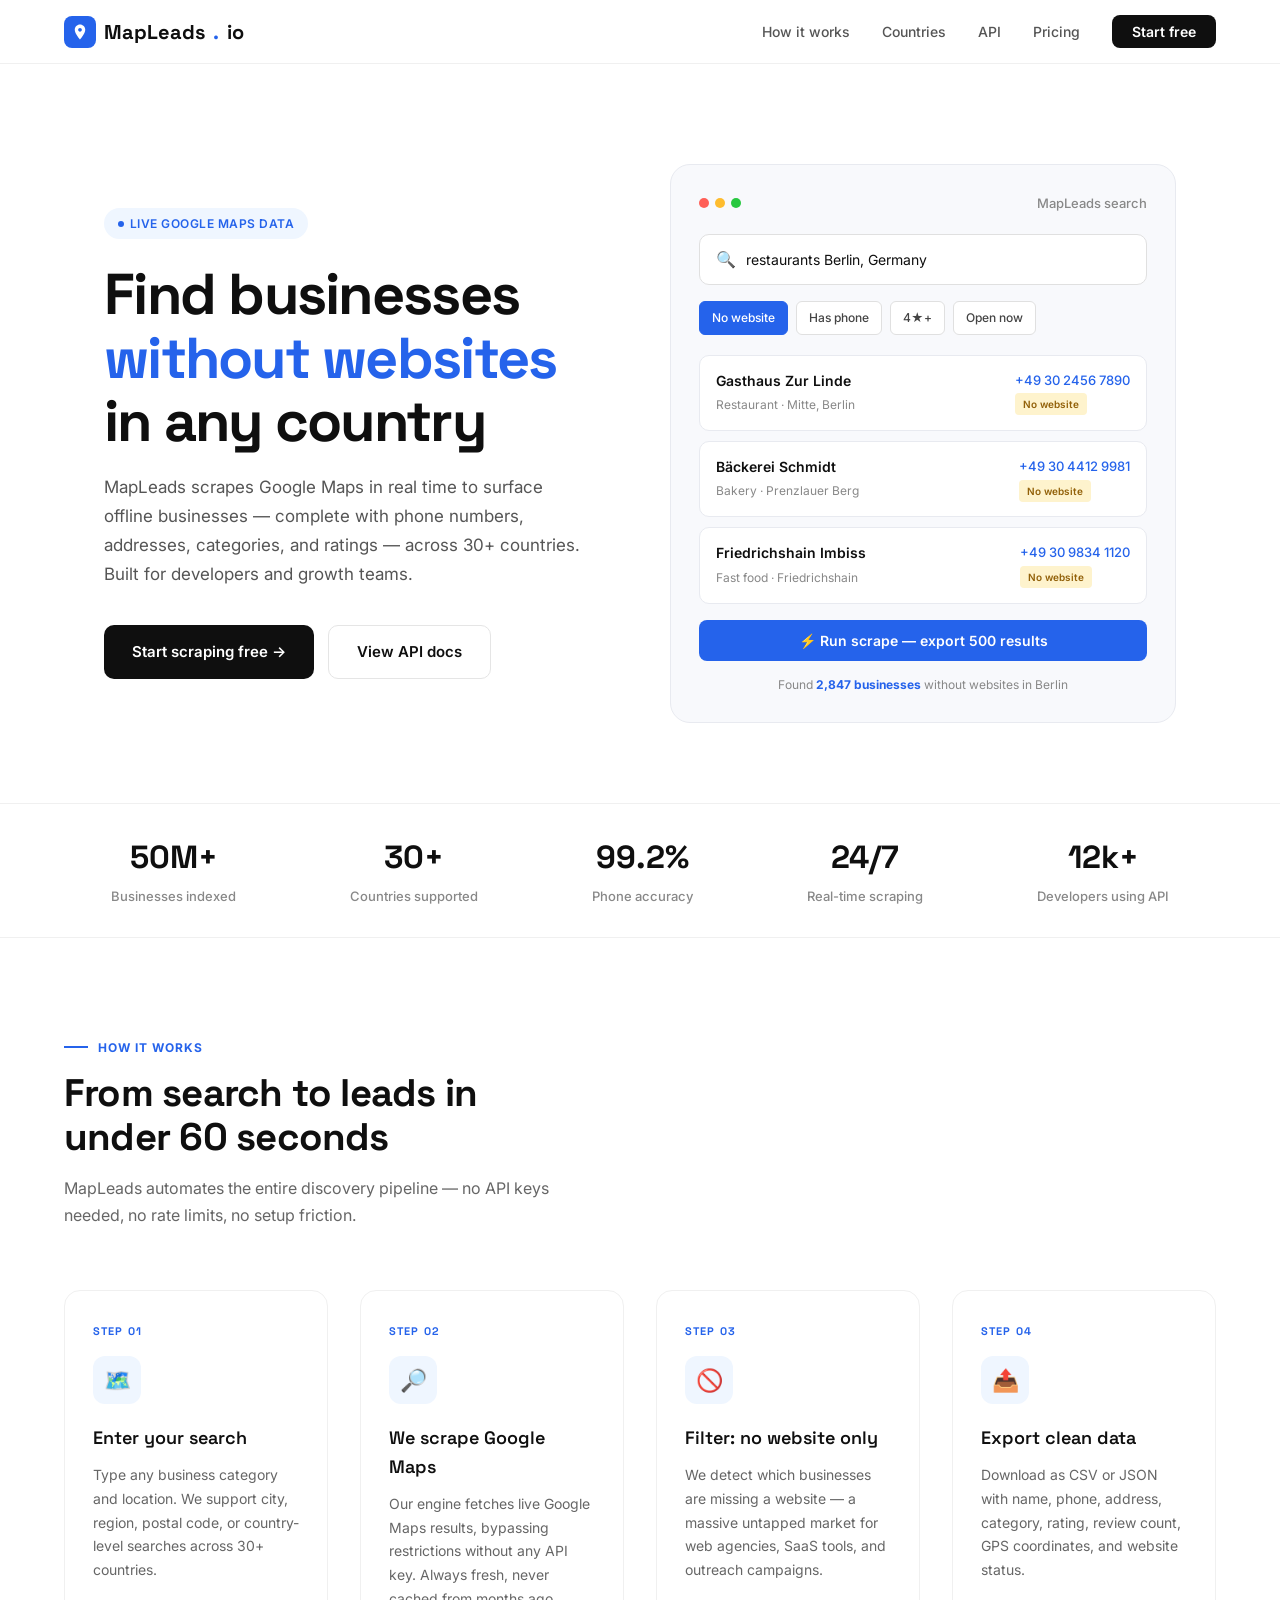
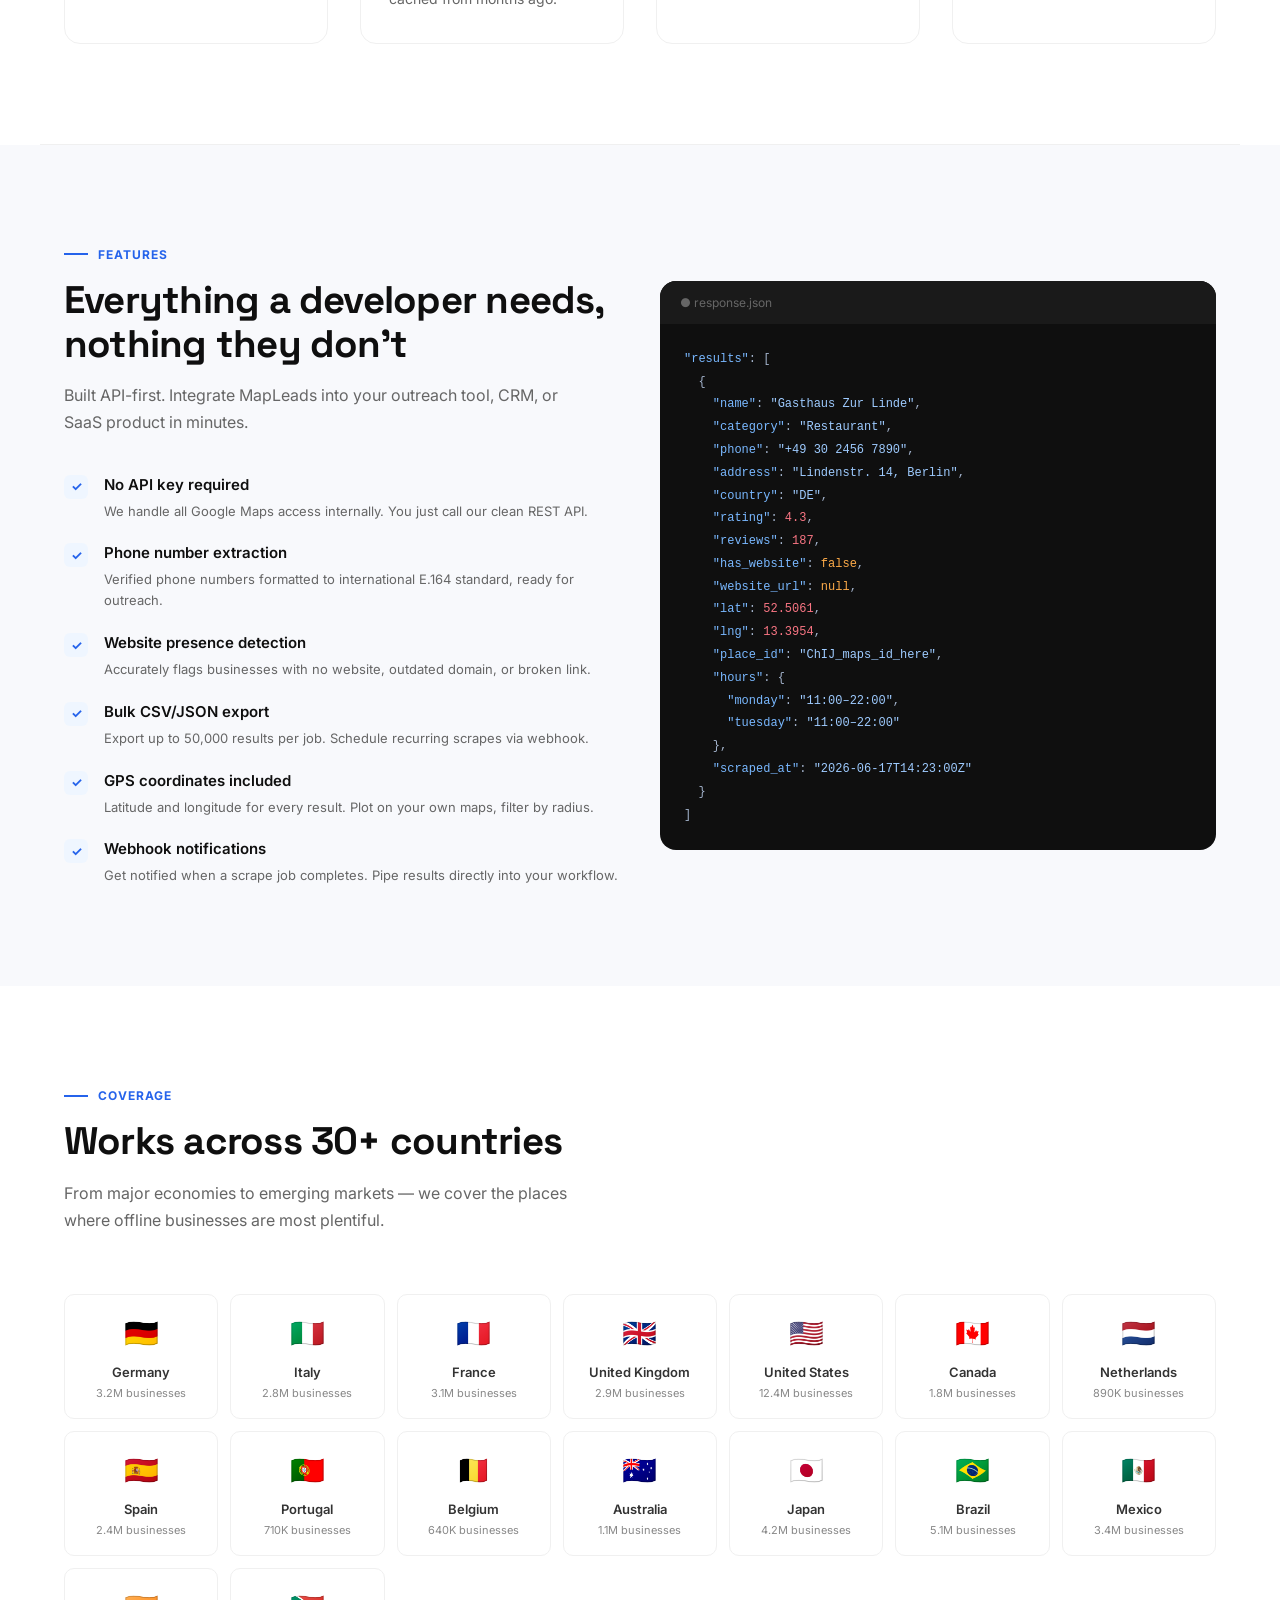
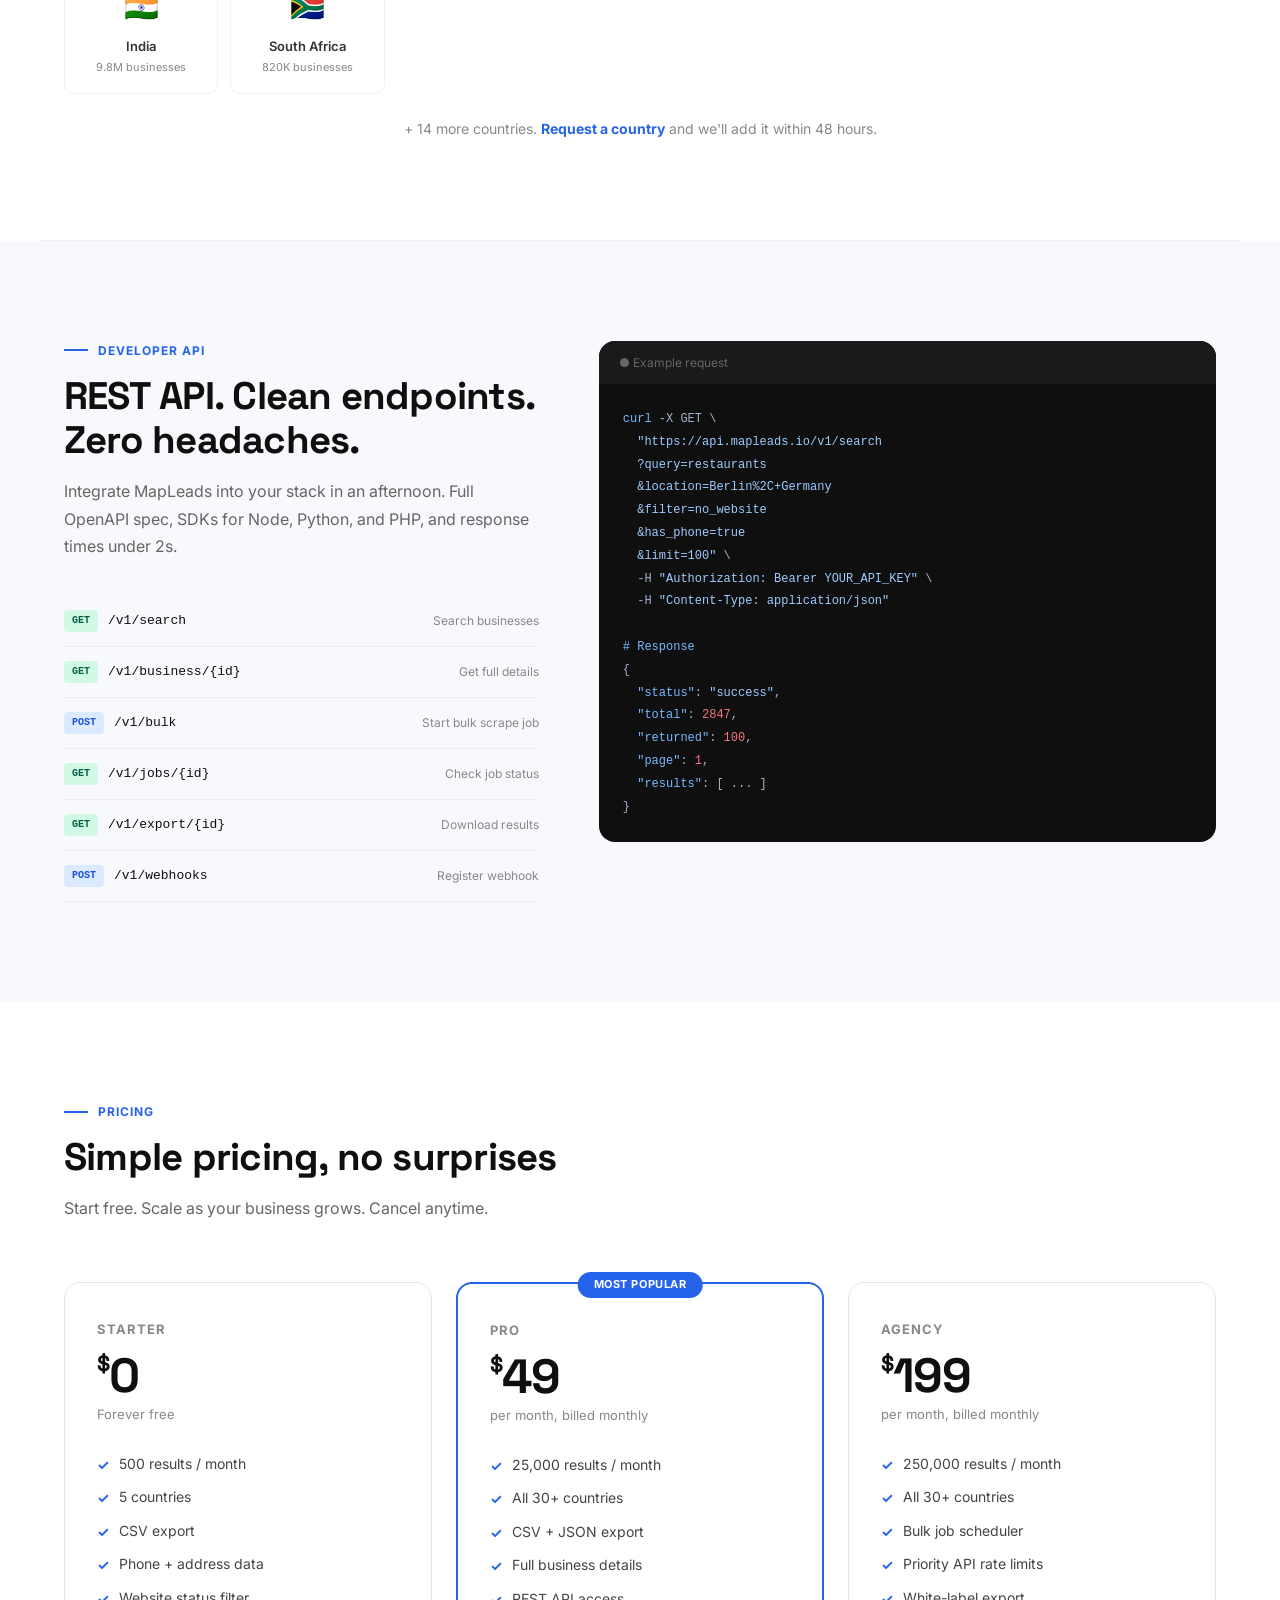
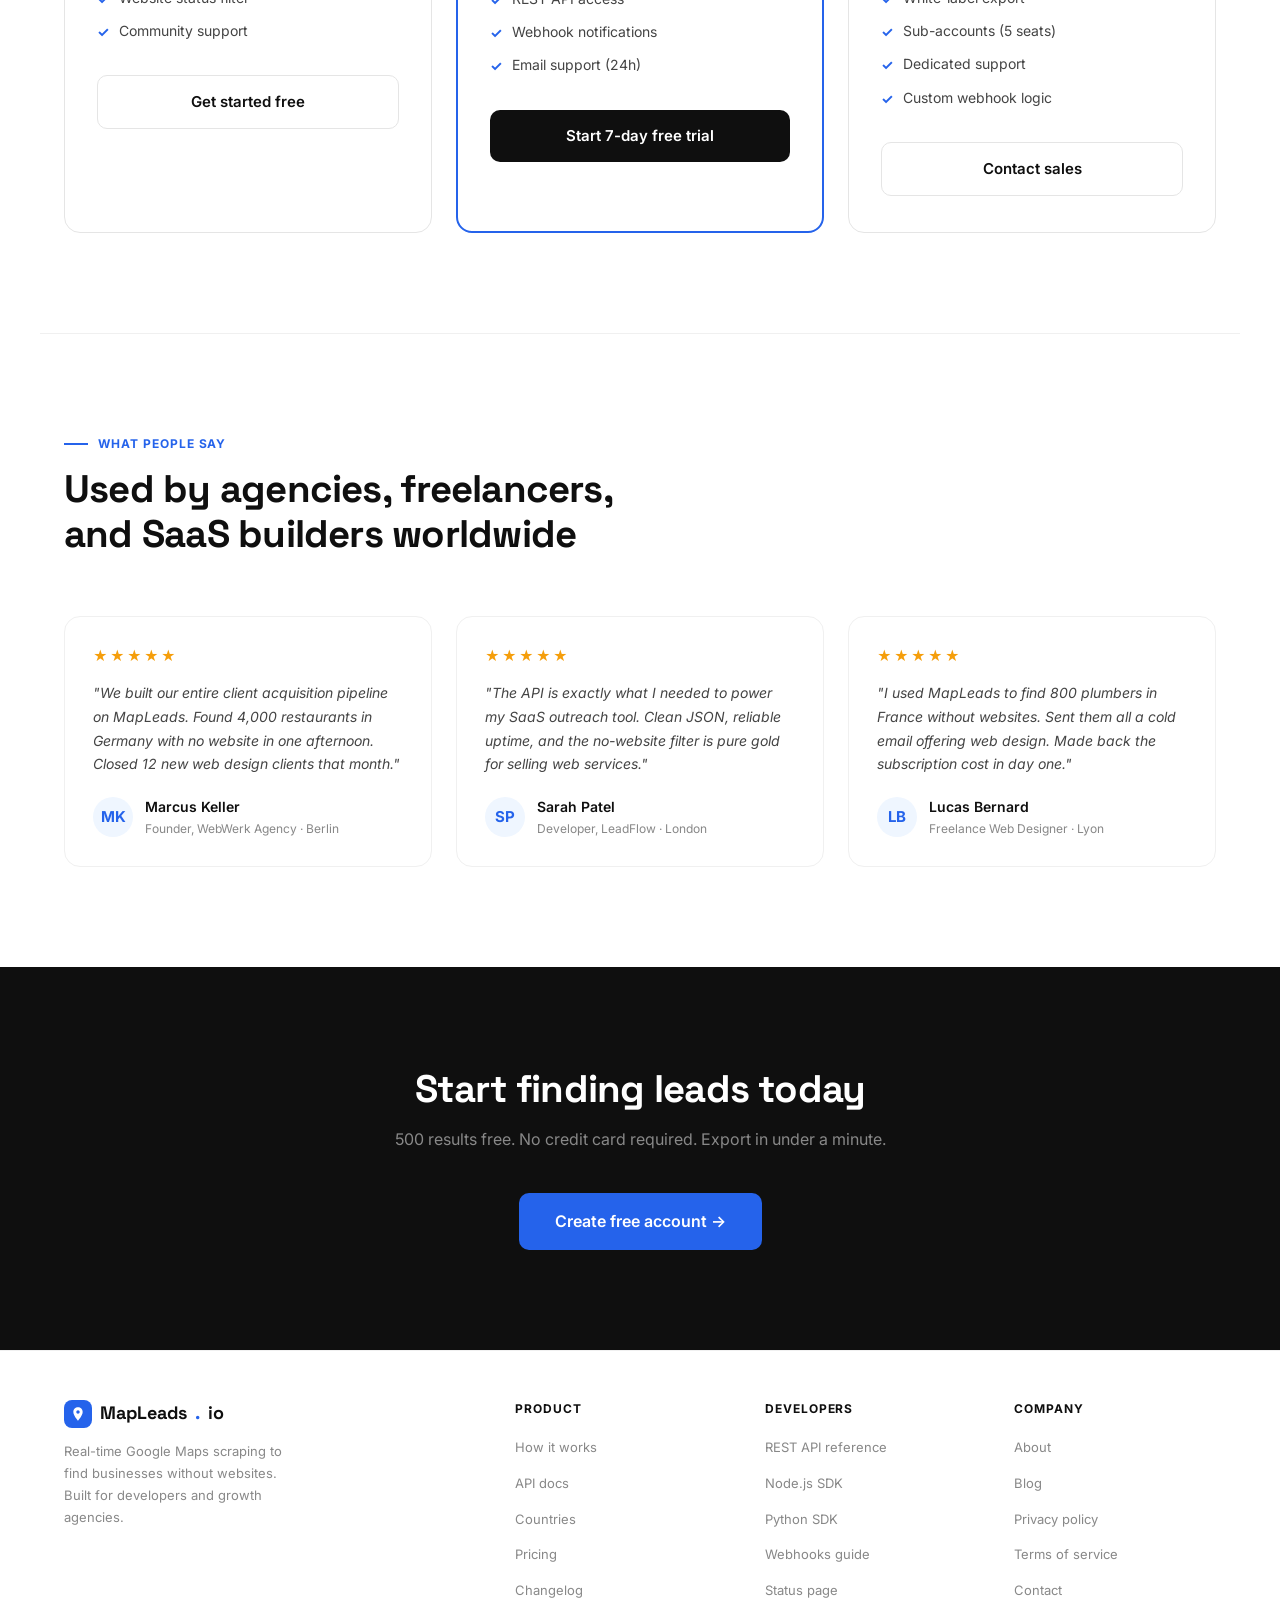
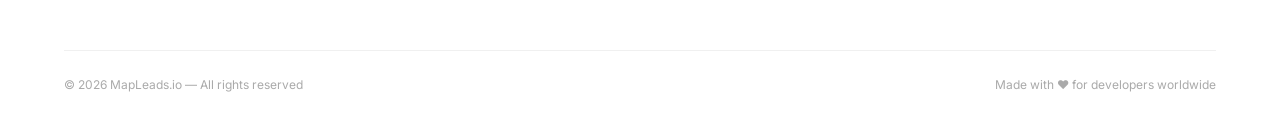
==== index.html @ 02997cb0 "Rename Index.html to index.html" ====
<!DOCTYPE html>
<html lang="en">
<head>
<meta charset="UTF-8" />
<meta name="viewport" content="width=device-width, initial-scale=1.0" />
<title>MapLeads — Find Businesses Without Websites</title>
<link rel="preconnect" href="https://fonts.googleapis.com" />
<link rel="preconnect" href="https://fonts.gstatic.com" crossorigin />
<link href="https://fonts.googleapis.com/css2?family=Inter:wght@300;400;500;600;700;800&family=Space+Grotesk:wght@400;500;600;700&display=swap" rel="stylesheet" />
<style>
  *, *::before, *::after { box-sizing: border-box; margin: 0; padding: 0; }
  html { scroll-behavior: smooth; }
  body {
    font-family: 'Inter', sans-serif;
    background: #ffffff;
    color: #0f0f0f;
    line-height: 1.6;
    -webkit-font-smoothing: antialiased;
  }

  /* NAV */
  nav {
    position: sticky;
    top: 0;
    z-index: 100;
    background: rgba(255,255,255,0.95);
    backdrop-filter: blur(12px);
    border-bottom: 1px solid #f0f0f0;
    padding: 0 5vw;
    display: flex;
    align-items: center;
    justify-content: space-between;
    height: 64px;
  }
  .logo {
    display: flex;
    align-items: center;
    gap: 8px;
    font-family: 'Space Grotesk', sans-serif;
    font-size: 20px;
    font-weight: 700;
    color: #0f0f0f;
    text-decoration: none;
  }
  .logo-dot { color: #2563eb; }
  .logo-icon {
    width: 32px; height: 32px;
    background: #2563eb;
    border-radius: 8px;
    display: flex; align-items: center; justify-content: center;
  }
  .logo-icon svg { width: 18px; height: 18px; fill: #fff; }
  .nav-links {
    display: flex;
    align-items: center;
    gap: 32px;
    list-style: none;
  }
  .nav-links a {
    text-decoration: none;
    color: #555;
    font-size: 14px;
    font-weight: 500;
    transition: color .2s;
  }
  .nav-links a:hover { color: #0f0f0f; }
  .nav-cta {
    background: #0f0f0f;
    color: #fff !important;
    padding: 8px 20px;
    border-radius: 8px;
    font-size: 14px !important;
    font-weight: 600 !important;
    transition: background .2s !important;
  }
  .nav-cta:hover { background: #2563eb !important; color: #fff !important; }

  /* HERO */
  .hero {
    padding: 100px 5vw 80px;
    max-width: 1200px;
    margin: 0 auto;
    display: grid;
    grid-template-columns: 1fr 1fr;
    gap: 60px;
    align-items: center;
  }
  .hero-badge {
    display: inline-flex;
    align-items: center;
    gap: 6px;
    background: #eff6ff;
    color: #2563eb;
    font-size: 12px;
    font-weight: 600;
    padding: 6px 14px;
    border-radius: 100px;
    margin-bottom: 24px;
    letter-spacing: 0.04em;
    text-transform: uppercase;
  }
  .hero-badge span { width: 6px; height: 6px; background: #2563eb; border-radius: 50%; display: inline-block; }
  h1 {
    font-family: 'Space Grotesk', sans-serif;
    font-size: clamp(36px, 4.5vw, 58px);
    font-weight: 700;
    line-height: 1.1;
    letter-spacing: -0.03em;
    color: #0f0f0f;
    margin-bottom: 20px;
  }
  h1 em {
    font-style: normal;
    color: #2563eb;
  }
  .hero-sub {
    font-size: 17px;
    color: #555;
    line-height: 1.7;
    margin-bottom: 36px;
    max-width: 480px;
  }
  .hero-actions { display: flex; gap: 14px; flex-wrap: wrap; }
  .btn-primary {
    background: #0f0f0f;
    color: #fff;
    padding: 14px 28px;
    border-radius: 10px;
    font-size: 15px;
    font-weight: 600;
    text-decoration: none;
    display: inline-flex;
    align-items: center;
    gap: 8px;
    transition: background .2s, transform .15s;
    border: none;
    cursor: pointer;
  }
  .btn-primary:hover { background: #2563eb; transform: translateY(-1px); }
  .btn-secondary {
    background: #fff;
    color: #0f0f0f;
    padding: 14px 28px;
    border-radius: 10px;
    font-size: 15px;
    font-weight: 600;
    text-decoration: none;
    display: inline-flex;
    align-items: center;
    gap: 8px;
    border: 1.5px solid #e5e5e5;
    transition: border-color .2s, transform .15s;
    cursor: pointer;
  }
  .btn-secondary:hover { border-color: #2563eb; color: #2563eb; transform: translateY(-1px); }

  /* HERO SEARCH DEMO */
  .hero-demo {
    background: #f8f9fc;
    border: 1px solid #e8eaf0;
    border-radius: 20px;
    padding: 28px;
    position: relative;
  }
  .demo-header {
    display: flex;
    align-items: center;
    gap: 10px;
    margin-bottom: 20px;
  }
  .demo-dots { display: flex; gap: 6px; }
  .demo-dots span { width: 10px; height: 10px; border-radius: 50%; }
  .demo-dots span:nth-child(1) { background: #ff5f57; }
  .demo-dots span:nth-child(2) { background: #febc2e; }
  .demo-dots span:nth-child(3) { background: #28c840; }
  .demo-title { font-size: 13px; color: #888; margin-left: auto; font-weight: 500; }
  .search-box {
    background: #fff;
    border: 1.5px solid #e0e0e0;
    border-radius: 10px;
    padding: 12px 16px;
    display: flex;
    align-items: center;
    gap: 10px;
    margin-bottom: 16px;
  }
  .search-box input {
    border: none;
    outline: none;
    font-size: 14px;
    color: #0f0f0f;
    flex: 1;
    background: transparent;
    font-family: 'Inter', sans-serif;
  }
  .search-icon { color: #aaa; font-size: 16px; }
  .filters-row {
    display: flex;
    gap: 8px;
    margin-bottom: 20px;
    flex-wrap: wrap;
  }
  .filter-chip {
    background: #fff;
    border: 1px solid #e0e0e0;
    border-radius: 6px;
    padding: 6px 12px;
    font-size: 12px;
    font-weight: 500;
    color: #444;
    cursor: pointer;
    transition: all .15s;
  }
  .filter-chip.active { background: #2563eb; color: #fff; border-color: #2563eb; }
  .result-cards { display: flex; flex-direction: column; gap: 10px; }
  .result-card {
    background: #fff;
    border: 1px solid #e8eaf0;
    border-radius: 10px;
    padding: 14px 16px;
    display: grid;
    grid-template-columns: 1fr auto;
    gap: 8px;
    transition: border-color .2s, box-shadow .2s;
    cursor: pointer;
  }
  .result-card:hover { border-color: #2563eb; box-shadow: 0 4px 20px rgba(37,99,235,0.08); }
  .result-card .biz-name { font-size: 14px; font-weight: 600; color: #0f0f0f; margin-bottom: 3px; }
  .result-card .biz-cat { font-size: 12px; color: #888; }
  .result-card .biz-phone { font-size: 13px; color: #2563eb; font-weight: 500; text-align: right; }
  .result-card .no-site {
    display: inline-block;
    background: #fef3cd;
    color: #92610a;
    font-size: 10px;
    font-weight: 600;
    padding: 3px 8px;
    border-radius: 4px;
    text-align: right;
    white-space: nowrap;
  }
  .demo-run-btn {
    width: 100%;
    background: #2563eb;
    color: #fff;
    border: none;
    border-radius: 8px;
    padding: 12px;
    font-size: 14px;
    font-weight: 600;
    cursor: pointer;
    margin-top: 16px;
    display: flex;
    align-items: center;
    justify-content: center;
    gap: 8px;
    font-family: 'Inter', sans-serif;
    transition: background .2s;
  }
  .demo-run-btn:hover { background: #1d4ed8; }
  .demo-stat {
    margin-top: 14px;
    font-size: 12px;
    color: #888;
    text-align: center;
  }
  .demo-stat strong { color: #2563eb; }

  /* STATS */
  .stats-bar {
    border-top: 1px solid #f0f0f0;
    border-bottom: 1px solid #f0f0f0;
    padding: 28px 5vw;
  }
  .stats-inner {
    max-width: 1200px;
    margin: 0 auto;
    display: flex;
    justify-content: space-around;
    gap: 20px;
    flex-wrap: wrap;
  }
  .stat-item { text-align: center; }
  .stat-num {
    font-family: 'Space Grotesk', sans-serif;
    font-size: 32px;
    font-weight: 700;
    color: #0f0f0f;
    display: block;
  }
  .stat-label { font-size: 13px; color: #888; font-weight: 500; }

  /* HOW IT WORKS */
  section { padding: 100px 5vw; }
  .section-inner { max-width: 1200px; margin: 0 auto; }
  .section-eyebrow {
    display: flex;
    align-items: center;
    gap: 10px;
    margin-bottom: 14px;
  }
  .eyebrow-line { width: 24px; height: 2px; background: #2563eb; }
  .eyebrow-text { font-size: 12px; font-weight: 700; color: #2563eb; letter-spacing: 0.08em; text-transform: uppercase; }
  h2 {
    font-family: 'Space Grotesk', sans-serif;
    font-size: clamp(28px, 3vw, 42px);
    font-weight: 700;
    letter-spacing: -0.02em;
    color: #0f0f0f;
    margin-bottom: 16px;
    line-height: 1.15;
  }
  .section-sub {
    font-size: 16px;
    color: #666;
    max-width: 520px;
    line-height: 1.7;
    margin-bottom: 60px;
  }
  .steps-grid {
    display: grid;
    grid-template-columns: repeat(auto-fit, minmax(220px, 1fr));
    gap: 32px;
  }
  .step-card {
    padding: 32px 28px;
    border: 1px solid #f0f0f0;
    border-radius: 16px;
    position: relative;
    background: #fff;
    transition: border-color .2s, transform .2s;
  }
  .step-card:hover { border-color: #2563eb; transform: translateY(-4px); }
  .step-num {
    font-family: 'Space Grotesk', sans-serif;
    font-size: 11px;
    font-weight: 700;
    color: #2563eb;
    letter-spacing: 0.1em;
    margin-bottom: 16px;
    display: block;
  }
  .step-icon {
    width: 48px; height: 48px;
    background: #eff6ff;
    border-radius: 12px;
    display: flex; align-items: center; justify-content: center;
    margin-bottom: 20px;
    font-size: 22px;
  }
  .step-card h3 {
    font-family: 'Space Grotesk', sans-serif;
    font-size: 18px;
    font-weight: 600;
    margin-bottom: 10px;
    color: #0f0f0f;
  }
  .step-card p { font-size: 14px; color: #666; line-height: 1.7; }

  /* FEATURES */
  .features-section { background: #f8f9fc; }
  .features-grid {
    display: grid;
    grid-template-columns: 1fr 1fr;
    gap: 40px;
    align-items: center;
  }
  .feature-list { list-style: none; display: flex; flex-direction: column; gap: 20px; }
  .feature-item { display: flex; gap: 16px; align-items: flex-start; }
  .feature-check {
    width: 24px; height: 24px;
    background: #eff6ff;
    border-radius: 6px;
    display: flex; align-items: center; justify-content: center;
    flex-shrink: 0;
    margin-top: 2px;
    font-size: 13px;
    color: #2563eb;
    font-weight: 700;
  }
  .feature-item h4 { font-size: 15px; font-weight: 600; margin-bottom: 4px; }
  .feature-item p { font-size: 13px; color: #666; line-height: 1.6; }

  /* DATA PREVIEW */
  .data-preview {
    background: #0f0f0f;
    border-radius: 16px;
    overflow: hidden;
    font-family: 'Inter', monospace;
  }
  .data-preview-header {
    background: #1a1a1a;
    padding: 12px 20px;
    display: flex;
    align-items: center;
    gap: 8px;
  }
  .data-preview-header span { font-size: 12px; color: #666; }
  .data-preview pre {
    padding: 24px;
    font-size: 12px;
    line-height: 1.9;
    color: #a3b3cc;
    overflow-x: auto;
  }
  .json-key { color: #79b8ff; }
  .json-str { color: #9ecbff; }
  .json-num { color: #f97583; }
  .json-bool { color: #fdab49; }

  /* COUNTRIES */
  .countries-section {}
  .countries-grid {
    display: grid;
    grid-template-columns: repeat(auto-fill, minmax(140px, 1fr));
    gap: 12px;
    margin-top: 40px;
  }
  .country-card {
    background: #fff;
    border: 1px solid #f0f0f0;
    border-radius: 10px;
    padding: 16px;
    text-align: center;
    transition: border-color .2s, transform .2s;
    cursor: default;
  }
  .country-card:hover { border-color: #2563eb; transform: translateY(-2px); }
  .country-flag { font-size: 28px; display: block; margin-bottom: 6px; }
  .country-name { font-size: 13px; font-weight: 600; color: #333; }
  .country-count { font-size: 11px; color: #888; margin-top: 2px; }
  .more-countries {
    text-align: center;
    margin-top: 24px;
    font-size: 14px;
    color: #888;
  }
  .more-countries strong { color: #2563eb; }

  /* API DOCS PREVIEW */
  .api-section { background: #f8f9fc; }
  .api-grid {
    display: grid;
    grid-template-columns: 1fr 1.3fr;
    gap: 60px;
    align-items: start;
  }
  .endpoint-list { list-style: none; }
  .endpoint-item {
    display: flex;
    align-items: center;
    gap: 10px;
    padding: 14px 0;
    border-bottom: 1px solid #eee;
  }
  .method-badge {
    font-size: 10px;
    font-weight: 700;
    padding: 3px 8px;
    border-radius: 4px;
    font-family: monospace;
    flex-shrink: 0;
  }
  .method-get { background: #d1fae5; color: #065f46; }
  .method-post { background: #dbeafe; color: #1d4ed8; }
  .endpoint-path { font-size: 13px; font-family: monospace; color: #0f0f0f; }
  .endpoint-desc { font-size: 12px; color: #888; margin-left: auto; }

  /* PRICING */
  .pricing-grid {
    display: grid;
    grid-template-columns: repeat(auto-fit, minmax(260px, 1fr));
    gap: 24px;
    margin-top: 60px;
  }
  .price-card {
    border: 1px solid #e5e5e5;
    border-radius: 16px;
    padding: 36px 32px;
    background: #fff;
    transition: border-color .2s;
  }
  .price-card.featured {
    border: 2px solid #2563eb;
    position: relative;
  }
  .featured-badge {
    position: absolute;
    top: -12px;
    left: 50%;
    transform: translateX(-50%);
    background: #2563eb;
    color: #fff;
    font-size: 11px;
    font-weight: 700;
    padding: 4px 16px;
    border-radius: 100px;
    letter-spacing: 0.05em;
    white-space: nowrap;
  }
  .plan-name { font-size: 13px; font-weight: 700; color: #888; letter-spacing: 0.08em; text-transform: uppercase; margin-bottom: 12px; }
  .plan-price {
    font-family: 'Space Grotesk', sans-serif;
    font-size: 48px;
    font-weight: 700;
    color: #0f0f0f;
    letter-spacing: -0.03em;
    line-height: 1;
    margin-bottom: 4px;
  }
  .plan-price sup { font-size: 22px; vertical-align: top; margin-top: 8px; }
  .plan-period { font-size: 13px; color: #888; margin-bottom: 28px; }
  .plan-features { list-style: none; margin-bottom: 32px; display: flex; flex-direction: column; gap: 10px; }
  .plan-features li { display: flex; align-items: flex-start; gap: 10px; font-size: 14px; color: #444; }
  .plan-features li::before { content: '✓'; color: #2563eb; font-weight: 700; flex-shrink: 0; margin-top: 1px; }

  /* TESTIMONIALS */
  .testimonials-grid {
    display: grid;
    grid-template-columns: repeat(auto-fit, minmax(300px, 1fr));
    gap: 24px;
    margin-top: 60px;
  }
  .testimonial-card {
    background: #fff;
    border: 1px solid #f0f0f0;
    border-radius: 16px;
    padding: 28px;
    transition: border-color .2s;
  }
  .testimonial-card:hover { border-color: #2563eb; }
  .stars { color: #f59e0b; font-size: 14px; margin-bottom: 14px; letter-spacing: 2px; }
  .testimonial-text { font-size: 14px; color: #444; line-height: 1.7; margin-bottom: 20px; font-style: italic; }
  .reviewer { display: flex; align-items: center; gap: 12px; }
  .reviewer-avatar {
    width: 40px; height: 40px;
    border-radius: 50%;
    background: #eff6ff;
    display: flex; align-items: center; justify-content: center;
    font-size: 15px;
    font-weight: 700;
    color: #2563eb;
    flex-shrink: 0;
  }
  .reviewer-name { font-size: 14px; font-weight: 600; }
  .reviewer-role { font-size: 12px; color: #888; }

  /* CTA */
  .cta-section {
    background: #0f0f0f;
    padding: 100px 5vw;
    text-align: center;
  }
  .cta-section h2 { color: #fff; margin-bottom: 16px; }
  .cta-section p { color: #888; font-size: 16px; margin-bottom: 40px; max-width: 500px; margin-left: auto; margin-right: auto; }
  .cta-section .btn-primary { background: #2563eb; font-size: 16px; padding: 16px 36px; }
  .cta-section .btn-primary:hover { background: #1d4ed8; }

  /* FOOTER */
  footer {
    border-top: 1px solid #f0f0f0;
    padding: 48px 5vw 32px;
  }
  .footer-inner {
    max-width: 1200px;
    margin: 0 auto;
  }
  .footer-top {
    display: grid;
    grid-template-columns: 2fr 1fr 1fr 1fr;
    gap: 48px;
    margin-bottom: 48px;
  }
  .footer-brand p { font-size: 13px; color: #888; margin-top: 12px; max-width: 240px; line-height: 1.7; }
  .footer-col h5 { font-size: 12px; font-weight: 700; color: #0f0f0f; letter-spacing: 0.08em; text-transform: uppercase; margin-bottom: 16px; }
  .footer-col ul { list-style: none; display: flex; flex-direction: column; gap: 10px; }
  .footer-col ul li a { font-size: 13px; color: #888; text-decoration: none; transition: color .2s; }
  .footer-col ul li a:hover { color: #2563eb; }
  .footer-bottom {
    border-top: 1px solid #f0f0f0;
    padding-top: 24px;
    display: flex;
    justify-content: space-between;
    align-items: center;
    font-size: 12px;
    color: #aaa;
    flex-wrap: wrap;
    gap: 12px;
  }

  /* MISC */
  .tag {
    display: inline-block;
    background: #f0f4ff;
    color: #2563eb;
    font-size: 11px;
    font-weight: 600;
    padding: 3px 10px;
    border-radius: 4px;
  }
  .divider {
    height: 1px;
    background: #f0f0f0;
    max-width: 1200px;
    margin: 0 auto;
  }

  @media (max-width: 768px) {
    .hero { grid-template-columns: 1fr; gap: 40px; padding: 60px 5vw; }
    .features-grid { grid-template-columns: 1fr; }
    .api-grid { grid-template-columns: 1fr; }
    .footer-top { grid-template-columns: 1fr 1fr; }
    .nav-links { display: none; }
    .stats-inner { justify-content: center; }
    .footer-top { grid-template-columns: 1fr; }
  }
</style>
</head>
<body>

<!-- NAV -->
<nav>
  <a href="#" class="logo">
    <div class="logo-icon">
      <svg viewBox="0 0 24 24" xmlns="http://www.w3.org/2000/svg"><path d="M12 2C8.13 2 5 5.13 5 9c0 5.25 7 13 7 13s7-7.75 7-13c0-3.87-3.13-7-7-7zm0 9.5c-1.38 0-2.5-1.12-2.5-2.5s1.12-2.5 2.5-2.5 2.5 1.12 2.5 2.5-1.12 2.5-2.5 2.5z"/></svg>
    </div>
    MapLeads<span class="logo-dot">.</span>io
  </a>
  <ul class="nav-links">
    <li><a href="#how-it-works">How it works</a></li>
    <li><a href="#countries">Countries</a></li>
    <li><a href="#api">API</a></li>
    <li><a href="#pricing">Pricing</a></li>
    <li><a href="#pricing" class="nav-cta">Start free</a></li>
  </ul>
</nav>

<!-- HERO -->
<section style="padding: 0;">
  <div class="hero">
    <div>
      <div class="hero-badge"><span></span> Live Google Maps data</div>
      <h1>Find businesses <em>without websites</em> in any country</h1>
      <p class="hero-sub">MapLeads scrapes Google Maps in real time to surface offline businesses — complete with phone numbers, addresses, categories, and ratings — across 30+ countries. Built for developers and growth teams.</p>
      <div class="hero-actions">
        <a href="#pricing" class="btn-primary">Start scraping free →</a>
        <a href="#api" class="btn-secondary">View API docs</a>
      </div>
    </div>
    <div class="hero-demo">
      <div class="demo-header">
        <div class="demo-dots"><span></span><span></span><span></span></div>
        <span class="demo-title">MapLeads search</span>
      </div>
      <div class="search-box">
        <span class="search-icon">🔍</span>
        <input type="text" value="restaurants Berlin, Germany" readonly />
      </div>
      <div class="filters-row">
        <div class="filter-chip active">No website</div>
        <div class="filter-chip">Has phone</div>
        <div class="filter-chip">4★+</div>
        <div class="filter-chip">Open now</div>
      </div>
      <div class="result-cards">
        <div class="result-card">
          <div>
            <div class="biz-name">Gasthaus Zur Linde</div>
            <div class="biz-cat">Restaurant · Mitte, Berlin</div>
          </div>
          <div>
            <div class="biz-phone">+49 30 2456 7890</div>
            <div class="no-site">No website</div>
          </div>
        </div>
        <div class="result-card">
          <div>
            <div class="biz-name">Bäckerei Schmidt</div>
            <div class="biz-cat">Bakery · Prenzlauer Berg</div>
          </div>
          <div>
            <div class="biz-phone">+49 30 4412 9981</div>
            <div class="no-site">No website</div>
          </div>
        </div>
        <div class="result-card">
          <div>
            <div class="biz-name">Friedrichshain Imbiss</div>
            <div class="biz-cat">Fast food · Friedrichshain</div>
          </div>
          <div>
            <div class="biz-phone">+49 30 9834 1120</div>
            <div class="no-site">No website</div>
          </div>
        </div>
      </div>
      <button class="demo-run-btn">⚡ Run scrape — export 500 results</button>
      <p class="demo-stat">Found <strong>2,847 businesses</strong> without websites in Berlin</p>
    </div>
  </div>
</section>

<!-- STATS -->
<div class="stats-bar">
  <div class="stats-inner">
    <div class="stat-item"><span class="stat-num">50M+</span><span class="stat-label">Businesses indexed</span></div>
    <div class="stat-item"><span class="stat-num">30+</span><span class="stat-label">Countries supported</span></div>
    <div class="stat-item"><span class="stat-num">99.2%</span><span class="stat-label">Phone accuracy</span></div>
    <div class="stat-item"><span class="stat-num">24/7</span><span class="stat-label">Real-time scraping</span></div>
    <div class="stat-item"><span class="stat-num">12k+</span><span class="stat-label">Developers using API</span></div>
  </div>
</div>

<!-- HOW IT WORKS -->
<section id="how-it-works">
  <div class="section-inner">
    <div class="section-eyebrow"><div class="eyebrow-line"></div><span class="eyebrow-text">How it works</span></div>
    <h2>From search to leads in<br>under 60 seconds</h2>
    <p class="section-sub">MapLeads automates the entire discovery pipeline — no API keys needed, no rate limits, no setup friction.</p>
    <div class="steps-grid">
      <div class="step-card">
        <span class="step-num">STEP 01</span>
        <div class="step-icon">🗺️</div>
        <h3>Enter your search</h3>
        <p>Type any business category and location. We support city, region, postal code, or country-level searches across 30+ countries.</p>
      </div>
      <div class="step-card">
        <span class="step-num">STEP 02</span>
        <div class="step-icon">🔎</div>
        <h3>We scrape Google Maps</h3>
        <p>Our engine fetches live Google Maps results, bypassing restrictions without any API key. Always fresh, never cached from months ago.</p>
      </div>
      <div class="step-card">
        <span class="step-num">STEP 03</span>
        <div class="step-icon">🚫</div>
        <h3>Filter: no website only</h3>
        <p>We detect which businesses are missing a website — a massive untapped market for web agencies, SaaS tools, and outreach campaigns.</p>
      </div>
      <div class="step-card">
        <span class="step-num">STEP 04</span>
        <div class="step-icon">📤</div>
        <h3>Export clean data</h3>
        <p>Download as CSV or JSON with name, phone, address, category, rating, review count, GPS coordinates, and website status.</p>
      </div>
    </div>
  </div>
</section>

<div class="divider"></div>

<!-- FEATURES -->
<section id="features" class="features-section">
  <div class="section-inner">
    <div class="features-grid">
      <div>
        <div class="section-eyebrow"><div class="eyebrow-line"></div><span class="eyebrow-text">Features</span></div>
        <h2>Everything a developer needs, nothing they don't</h2>
        <p class="section-sub" style="margin-bottom: 36px;">Built API-first. Integrate MapLeads into your outreach tool, CRM, or SaaS product in minutes.</p>
        <ul class="feature-list">
          <li class="feature-item">
            <div class="feature-check">✓</div>
            <div>
              <h4>No API key required</h4>
              <p>We handle all Google Maps access internally. You just call our clean REST API.</p>
            </div>
          </li>
          <li class="feature-item">
            <div class="feature-check">✓</div>
            <div>
              <h4>Phone number extraction</h4>
              <p>Verified phone numbers formatted to international E.164 standard, ready for outreach.</p>
            </div>
          </li>
          <li class="feature-item">
            <div class="feature-check">✓</div>
            <div>
              <h4>Website presence detection</h4>
              <p>Accurately flags businesses with no website, outdated domain, or broken link.</p>
            </div>
          </li>
          <li class="feature-item">
            <div class="feature-check">✓</div>
            <div>
              <h4>Bulk CSV/JSON export</h4>
              <p>Export up to 50,000 results per job. Schedule recurring scrapes via webhook.</p>
            </div>
          </li>
          <li class="feature-item">
            <div class="feature-check">✓</div>
            <div>
              <h4>GPS coordinates included</h4>
              <p>Latitude and longitude for every result. Plot on your own maps, filter by radius.</p>
            </div>
          </li>
          <li class="feature-item">
            <div class="feature-check">✓</div>
            <div>
              <h4>Webhook notifications</h4>
              <p>Get notified when a scrape job completes. Pipe results directly into your workflow.</p>
            </div>
          </li>
        </ul>
      </div>
      <div>
        <div class="data-preview">
          <div class="data-preview-header">
            <span>● response.json</span>
          </div>
          <pre>
<span class="json-key">"results"</span>: [
  {
    <span class="json-key">"name"</span>: <span class="json-str">"Gasthaus Zur Linde"</span>,
    <span class="json-key">"category"</span>: <span class="json-str">"Restaurant"</span>,
    <span class="json-key">"phone"</span>: <span class="json-str">"+49 30 2456 7890"</span>,
    <span class="json-key">"address"</span>: <span class="json-str">"Lindenstr. 14, Berlin"</span>,
    <span class="json-key">"country"</span>: <span class="json-str">"DE"</span>,
    <span class="json-key">"rating"</span>: <span class="json-num">4.3</span>,
    <span class="json-key">"reviews"</span>: <span class="json-num">187</span>,
    <span class="json-key">"has_website"</span>: <span class="json-bool">false</span>,
    <span class="json-key">"website_url"</span>: <span class="json-bool">null</span>,
    <span class="json-key">"lat"</span>: <span class="json-num">52.5061</span>,
    <span class="json-key">"lng"</span>: <span class="json-num">13.3954</span>,
    <span class="json-key">"place_id"</span>: <span class="json-str">"ChIJ_maps_id_here"</span>,
    <span class="json-key">"hours"</span>: {
      <span class="json-key">"monday"</span>: <span class="json-str">"11:00–22:00"</span>,
      <span class="json-key">"tuesday"</span>: <span class="json-str">"11:00–22:00"</span>
    },
    <span class="json-key">"scraped_at"</span>: <span class="json-str">"2026-06-17T14:23:00Z"</span>
  }
]</pre>
        </div>
      </div>
    </div>
  </div>
</section>

<!-- COUNTRIES -->
<section id="countries">
  <div class="section-inner">
    <div class="section-eyebrow"><div class="eyebrow-line"></div><span class="eyebrow-text">Coverage</span></div>
    <h2>Works across 30+ countries</h2>
    <p class="section-sub">From major economies to emerging markets — we cover the places where offline businesses are most plentiful.</p>
    <div class="countries-grid">
      <div class="country-card"><span class="country-flag">🇩🇪</span><div class="country-name">Germany</div><div class="country-count">3.2M businesses</div></div>
      <div class="country-card"><span class="country-flag">🇮🇹</span><div class="country-name">Italy</div><div class="country-count">2.8M businesses</div></div>
      <div class="country-card"><span class="country-flag">🇫🇷</span><div class="country-name">France</div><div class="country-count">3.1M businesses</div></div>
      <div class="country-card"><span class="country-flag">🇬🇧</span><div class="country-name">United Kingdom</div><div class="country-count">2.9M businesses</div></div>
      <div class="country-card"><span class="country-flag">🇺🇸</span><div class="country-name">United States</div><div class="country-count">12.4M businesses</div></div>
      <div class="country-card"><span class="country-flag">🇨🇦</span><div class="country-name">Canada</div><div class="country-count">1.8M businesses</div></div>
      <div class="country-card"><span class="country-flag">🇳🇱</span><div class="country-name">Netherlands</div><div class="country-count">890K businesses</div></div>
      <div class="country-card"><span class="country-flag">🇪🇸</span><div class="country-name">Spain</div><div class="country-count">2.4M businesses</div></div>
      <div class="country-card"><span class="country-flag">🇵🇹</span><div class="country-name">Portugal</div><div class="country-count">710K businesses</div></div>
      <div class="country-card"><span class="country-flag">🇧🇪</span><div class="country-name">Belgium</div><div class="country-count">640K businesses</div></div>
      <div class="country-card"><span class="country-flag">🇦🇺</span><div class="country-name">Australia</div><div class="country-count">1.1M businesses</div></div>
      <div class="country-card"><span class="country-flag">🇯🇵</span><div class="country-name">Japan</div><div class="country-count">4.2M businesses</div></div>
      <div class="country-card"><span class="country-flag">🇧🇷</span><div class="country-name">Brazil</div><div class="country-count">5.1M businesses</div></div>
      <div class="country-card"><span class="country-flag">🇲🇽</span><div class="country-name">Mexico</div><div class="country-count">3.4M businesses</div></div>
      <div class="country-card"><span class="country-flag">🇮🇳</span><div class="country-name">India</div><div class="country-count">9.8M businesses</div></div>
      <div class="country-card"><span class="country-flag">🇿🇦</span><div class="country-name">South Africa</div><div class="country-count">820K businesses</div></div>
    </div>
    <p class="more-countries">+ 14 more countries. <strong>Request a country</strong> and we'll add it within 48 hours.</p>
  </div>
</section>

<div class="divider"></div>

<!-- API DOCS -->
<section id="api" class="api-section">
  <div class="section-inner">
    <div class="api-grid">
      <div>
        <div class="section-eyebrow"><div class="eyebrow-line"></div><span class="eyebrow-text">Developer API</span></div>
        <h2>REST API. Clean endpoints. Zero headaches.</h2>
        <p class="section-sub" style="margin-bottom: 36px;">Integrate MapLeads into your stack in an afternoon. Full OpenAPI spec, SDKs for Node, Python, and PHP, and response times under 2s.</p>
        <ul class="endpoint-list">
          <li class="endpoint-item">
            <span class="method-badge method-get">GET</span>
            <span class="endpoint-path">/v1/search</span>
            <span class="endpoint-desc">Search businesses</span>
          </li>
          <li class="endpoint-item">
            <span class="method-badge method-get">GET</span>
            <span class="endpoint-path">/v1/business/{id}</span>
            <span class="endpoint-desc">Get full details</span>
          </li>
          <li class="endpoint-item">
            <span class="method-badge method-post">POST</span>
            <span class="endpoint-path">/v1/bulk</span>
            <span class="endpoint-desc">Start bulk scrape job</span>
          </li>
          <li class="endpoint-item">
            <span class="method-badge method-get">GET</span>
            <span class="endpoint-path">/v1/jobs/{id}</span>
            <span class="endpoint-desc">Check job status</span>
          </li>
          <li class="endpoint-item">
            <span class="method-badge method-get">GET</span>
            <span class="endpoint-path">/v1/export/{id}</span>
            <span class="endpoint-desc">Download results</span>
          </li>
          <li class="endpoint-item">
            <span class="method-badge method-post">POST</span>
            <span class="endpoint-path">/v1/webhooks</span>
            <span class="endpoint-desc">Register webhook</span>
          </li>
        </ul>
      </div>
      <div class="data-preview">
        <div class="data-preview-header">
          <span>● Example request</span>
        </div>
        <pre>
<span class="json-key">curl</span> -X GET \
  <span class="json-str">"https://api.mapleads.io/v1/search</span>
  <span class="json-str">?query=restaurants</span>
  <span class="json-str">&location=Berlin%2C+Germany</span>
  <span class="json-str">&filter=no_website</span>
  <span class="json-str">&has_phone=true</span>
  <span class="json-str">&limit=100"</span> \
  -H <span class="json-str">"Authorization: Bearer YOUR_API_KEY"</span> \
  -H <span class="json-str">"Content-Type: application/json"</span>

<span class="json-key"># Response</span>
{
  <span class="json-key">"status"</span>: <span class="json-str">"success"</span>,
  <span class="json-key">"total"</span>: <span class="json-num">2847</span>,
  <span class="json-key">"returned"</span>: <span class="json-num">100</span>,
  <span class="json-key">"page"</span>: <span class="json-num">1</span>,
  <span class="json-key">"results"</span>: [ ... ]
}</pre>
      </div>
    </div>
  </div>
</section>

<!-- PRICING -->
<section id="pricing">
  <div class="section-inner">
    <div class="section-eyebrow"><div class="eyebrow-line"></div><span class="eyebrow-text">Pricing</span></div>
    <h2>Simple pricing, no surprises</h2>
    <p class="section-sub">Start free. Scale as your business grows. Cancel anytime.</p>
    <div class="pricing-grid">
      <div class="price-card">
        <div class="plan-name">Starter</div>
        <div class="plan-price"><sup>$</sup>0</div>
        <div class="plan-period">Forever free</div>
        <ul class="plan-features">
          <li>500 results / month</li>
          <li>5 countries</li>
          <li>CSV export</li>
          <li>Phone + address data</li>
          <li>Website status filter</li>
          <li>Community support</li>
        </ul>
        <a href="#" class="btn-secondary" style="width: 100%; justify-content: center; display: flex;">Get started free</a>
      </div>
      <div class="price-card featured">
        <div class="featured-badge">MOST POPULAR</div>
        <div class="plan-name">Pro</div>
        <div class="plan-price"><sup>$</sup>49</div>
        <div class="plan-period">per month, billed monthly</div>
        <ul class="plan-features">
          <li>25,000 results / month</li>
          <li>All 30+ countries</li>
          <li>CSV + JSON export</li>
          <li>Full business details</li>
          <li>REST API access</li>
          <li>Webhook notifications</li>
          <li>Email support (24h)</li>
        </ul>
        <a href="#" class="btn-primary" style="width: 100%; justify-content: center; display: flex;">Start 7-day free trial</a>
      </div>
      <div class="price-card">
        <div class="plan-name">Agency</div>
        <div class="plan-price"><sup>$</sup>199</div>
        <div class="plan-period">per month, billed monthly</div>
        <ul class="plan-features">
          <li>250,000 results / month</li>
          <li>All 30+ countries</li>
          <li>Bulk job scheduler</li>
          <li>Priority API rate limits</li>
          <li>White-label export</li>
          <li>Sub-accounts (5 seats)</li>
          <li>Dedicated support</li>
          <li>Custom webhook logic</li>
        </ul>
        <a href="#" class="btn-secondary" style="width: 100%; justify-content: center; display: flex;">Contact sales</a>
      </div>
    </div>
  </div>
</section>

<div class="divider"></div>

<!-- TESTIMONIALS -->
<section>
  <div class="section-inner">
    <div class="section-eyebrow"><div class="eyebrow-line"></div><span class="eyebrow-text">What people say</span></div>
    <h2>Used by agencies, freelancers,<br>and SaaS builders worldwide</h2>
    <div class="testimonials-grid">
      <div class="testimonial-card">
        <div class="stars">★★★★★</div>
        <p class="testimonial-text">"We built our entire client acquisition pipeline on MapLeads. Found 4,000 restaurants in Germany with no website in one afternoon. Closed 12 new web design clients that month."</p>
        <div class="reviewer">
          <div class="reviewer-avatar">MK</div>
          <div>
            <div class="reviewer-name">Marcus Keller</div>
            <div class="reviewer-role">Founder, WebWerk Agency · Berlin</div>
          </div>
        </div>
      </div>
      <div class="testimonial-card">
        <div class="stars">★★★★★</div>
        <p class="testimonial-text">"The API is exactly what I needed to power my SaaS outreach tool. Clean JSON, reliable uptime, and the no-website filter is pure gold for selling web services."</p>
        <div class="reviewer">
          <div class="reviewer-avatar">SP</div>
          <div>
            <div class="reviewer-name">Sarah Patel</div>
            <div class="reviewer-role">Developer, LeadFlow · London</div>
          </div>
        </div>
      </div>
      <div class="testimonial-card">
        <div class="stars">★★★★★</div>
        <p class="testimonial-text">"I used MapLeads to find 800 plumbers in France without websites. Sent them all a cold email offering web design. Made back the subscription cost in day one."</p>
        <div class="reviewer">
          <div class="reviewer-avatar">LB</div>
          <div>
            <div class="reviewer-name">Lucas Bernard</div>
            <div class="reviewer-role">Freelance Web Designer · Lyon</div>
          </div>
        </div>
      </div>
    </div>
  </div>
</section>

<!-- CTA -->
<div class="cta-section">
  <h2>Start finding leads today</h2>
  <p>500 results free. No credit card required. Export in under a minute.</p>
  <a href="#pricing" class="btn-primary" style="margin: 0 auto; display: inline-flex;">Create free account →</a>
</div>

<!-- FOOTER -->
<footer>
  <div class="footer-inner">
    <div class="footer-top">
      <div class="footer-brand">
        <a href="#" class="logo" style="font-size: 18px;">
          <div class="logo-icon" style="width: 28px; height: 28px;">
            <svg viewBox="0 0 24 24" xmlns="http://www.w3.org/2000/svg" style="width:16px;height:16px;"><path d="M12 2C8.13 2 5 5.13 5 9c0 5.25 7 13 7 13s7-7.75 7-13c0-3.87-3.13-7-7-7zm0 9.5c-1.38 0-2.5-1.12-2.5-2.5s1.12-2.5 2.5-2.5 2.5 1.12 2.5 2.5-1.12 2.5-2.5 2.5z"/></svg>
          </div>
          MapLeads<span class="logo-dot">.</span>io
        </a>
        <p>Real-time Google Maps scraping to find businesses without websites. Built for developers and growth agencies.</p>
      </div>
      <div class="footer-col">
        <h5>Product</h5>
        <ul>
          <li><a href="#">How it works</a></li>
          <li><a href="#">API docs</a></li>
          <li><a href="#">Countries</a></li>
          <li><a href="#">Pricing</a></li>
          <li><a href="#">Changelog</a></li>
        </ul>
      </div>
      <div class="footer-col">
        <h5>Developers</h5>
        <ul>
          <li><a href="#">REST API reference</a></li>
          <li><a href="#">Node.js SDK</a></li>
          <li><a href="#">Python SDK</a></li>
          <li><a href="#">Webhooks guide</a></li>
          <li><a href="#">Status page</a></li>
        </ul>
      </div>
      <div class="footer-col">
        <h5>Company</h5>
        <ul>
          <li><a href="#">About</a></li>
          <li><a href="#">Blog</a></li>
          <li><a href="#">Privacy policy</a></li>
          <li><a href="#">Terms of service</a></li>
          <li><a href="#">Contact</a></li>
        </ul>
      </div>
    </div>
    <div class="footer-bottom">
      <span>© 2026 MapLeads.io — All rights reserved</span>
      <span>Made with ♥ for developers worldwide</span>
    </div>
  </div>
</footer>

</body>
</html>
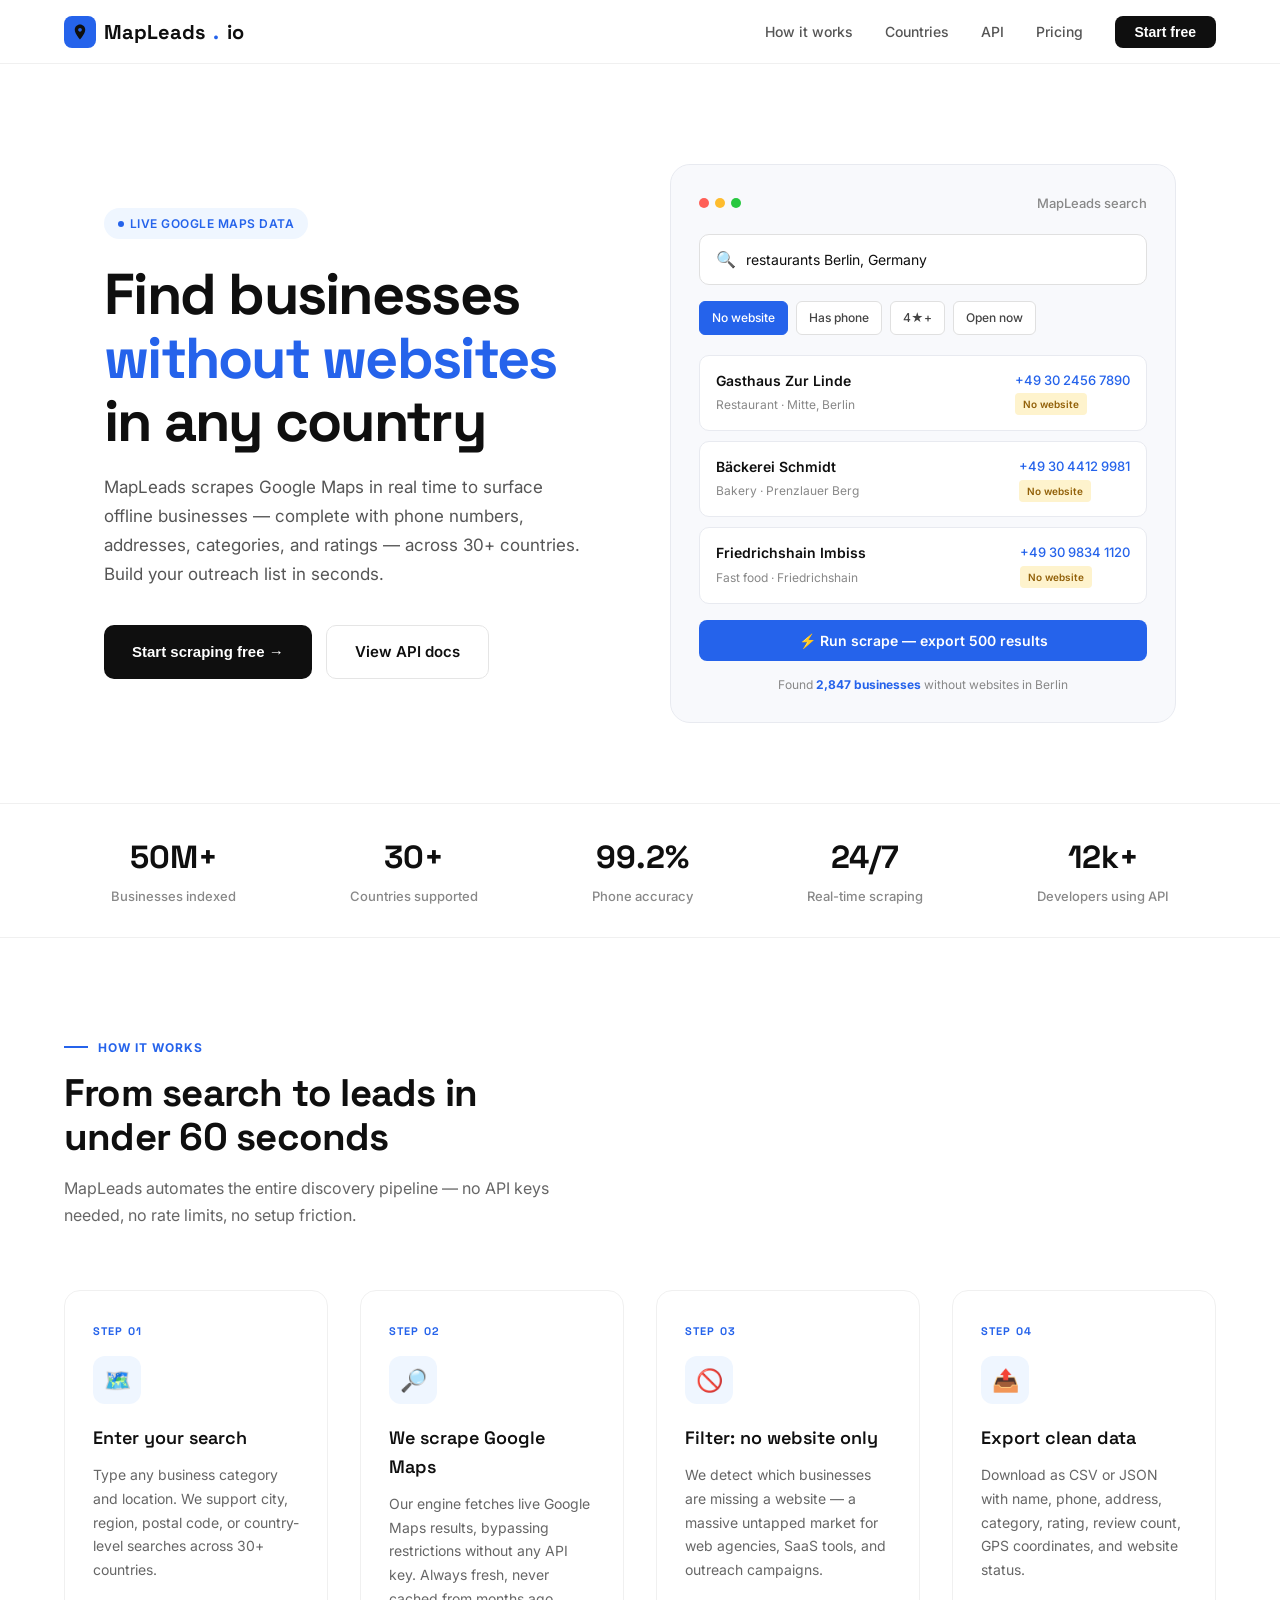
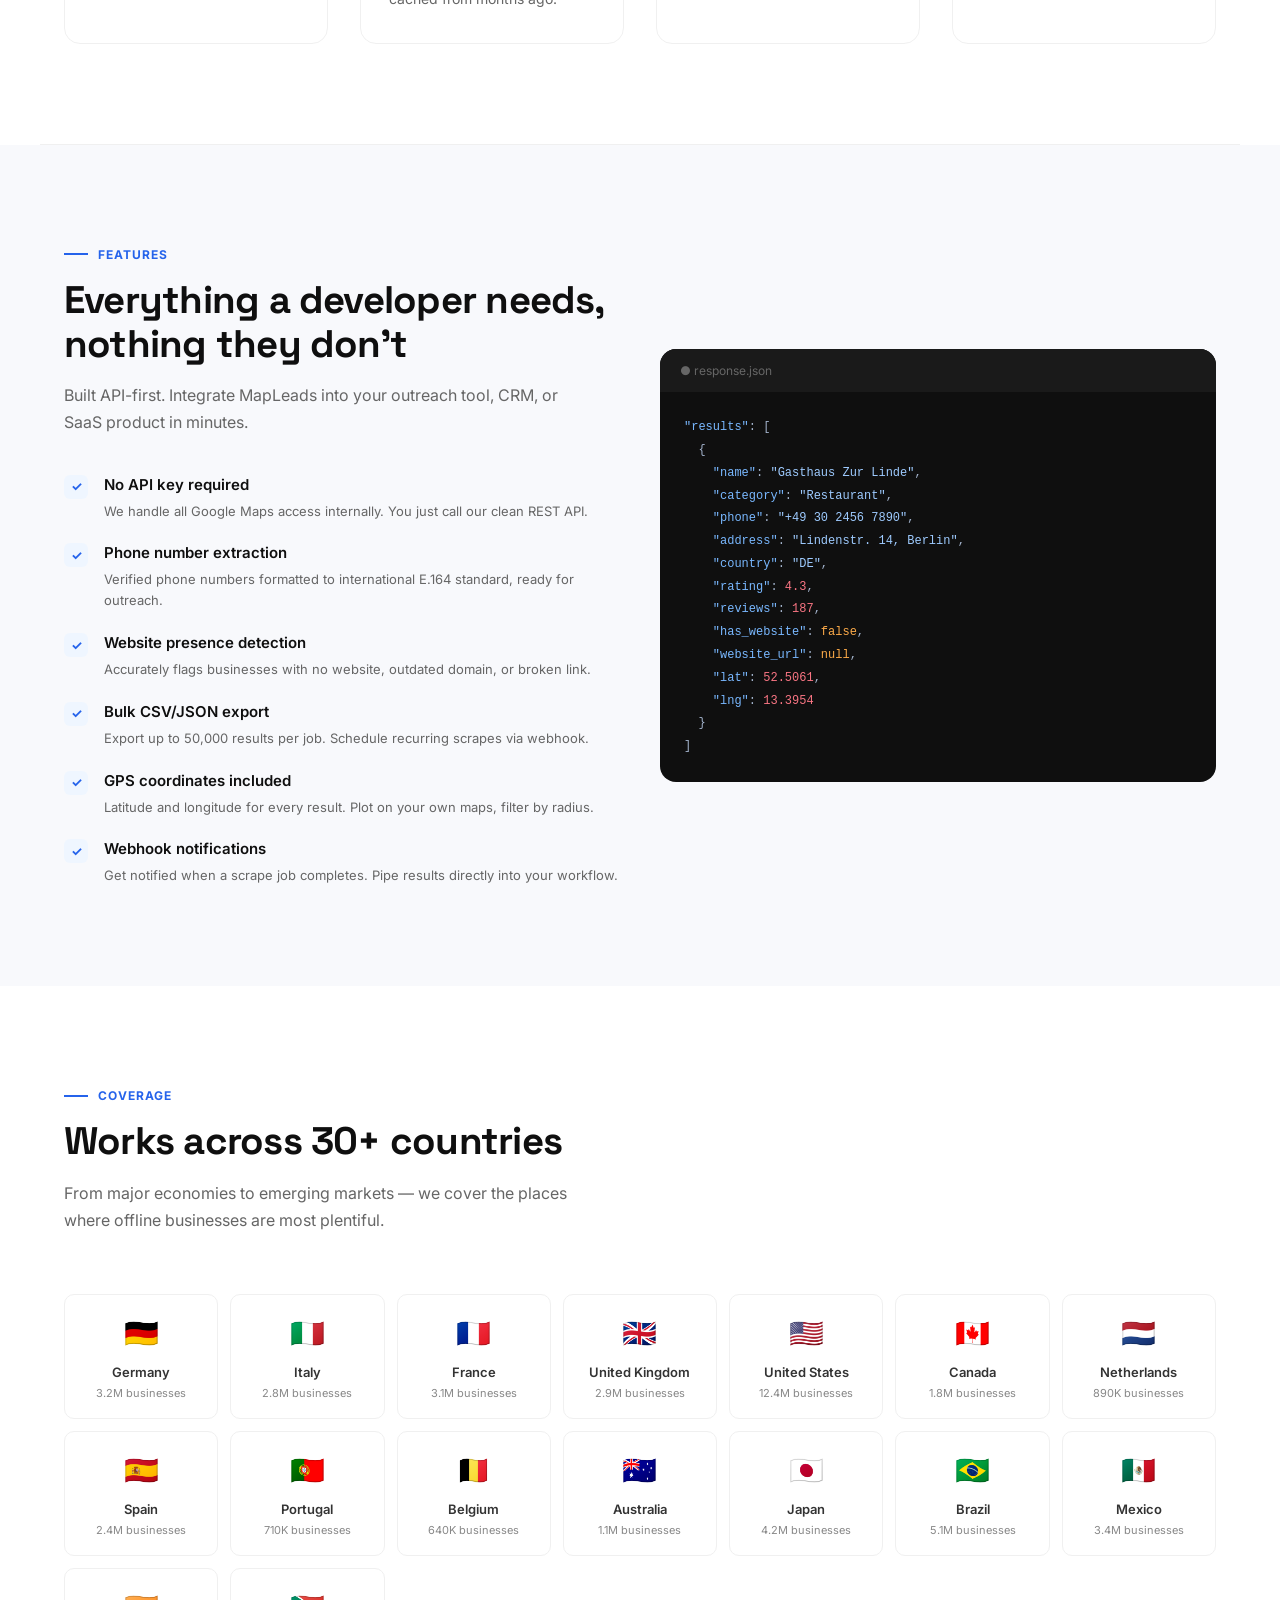
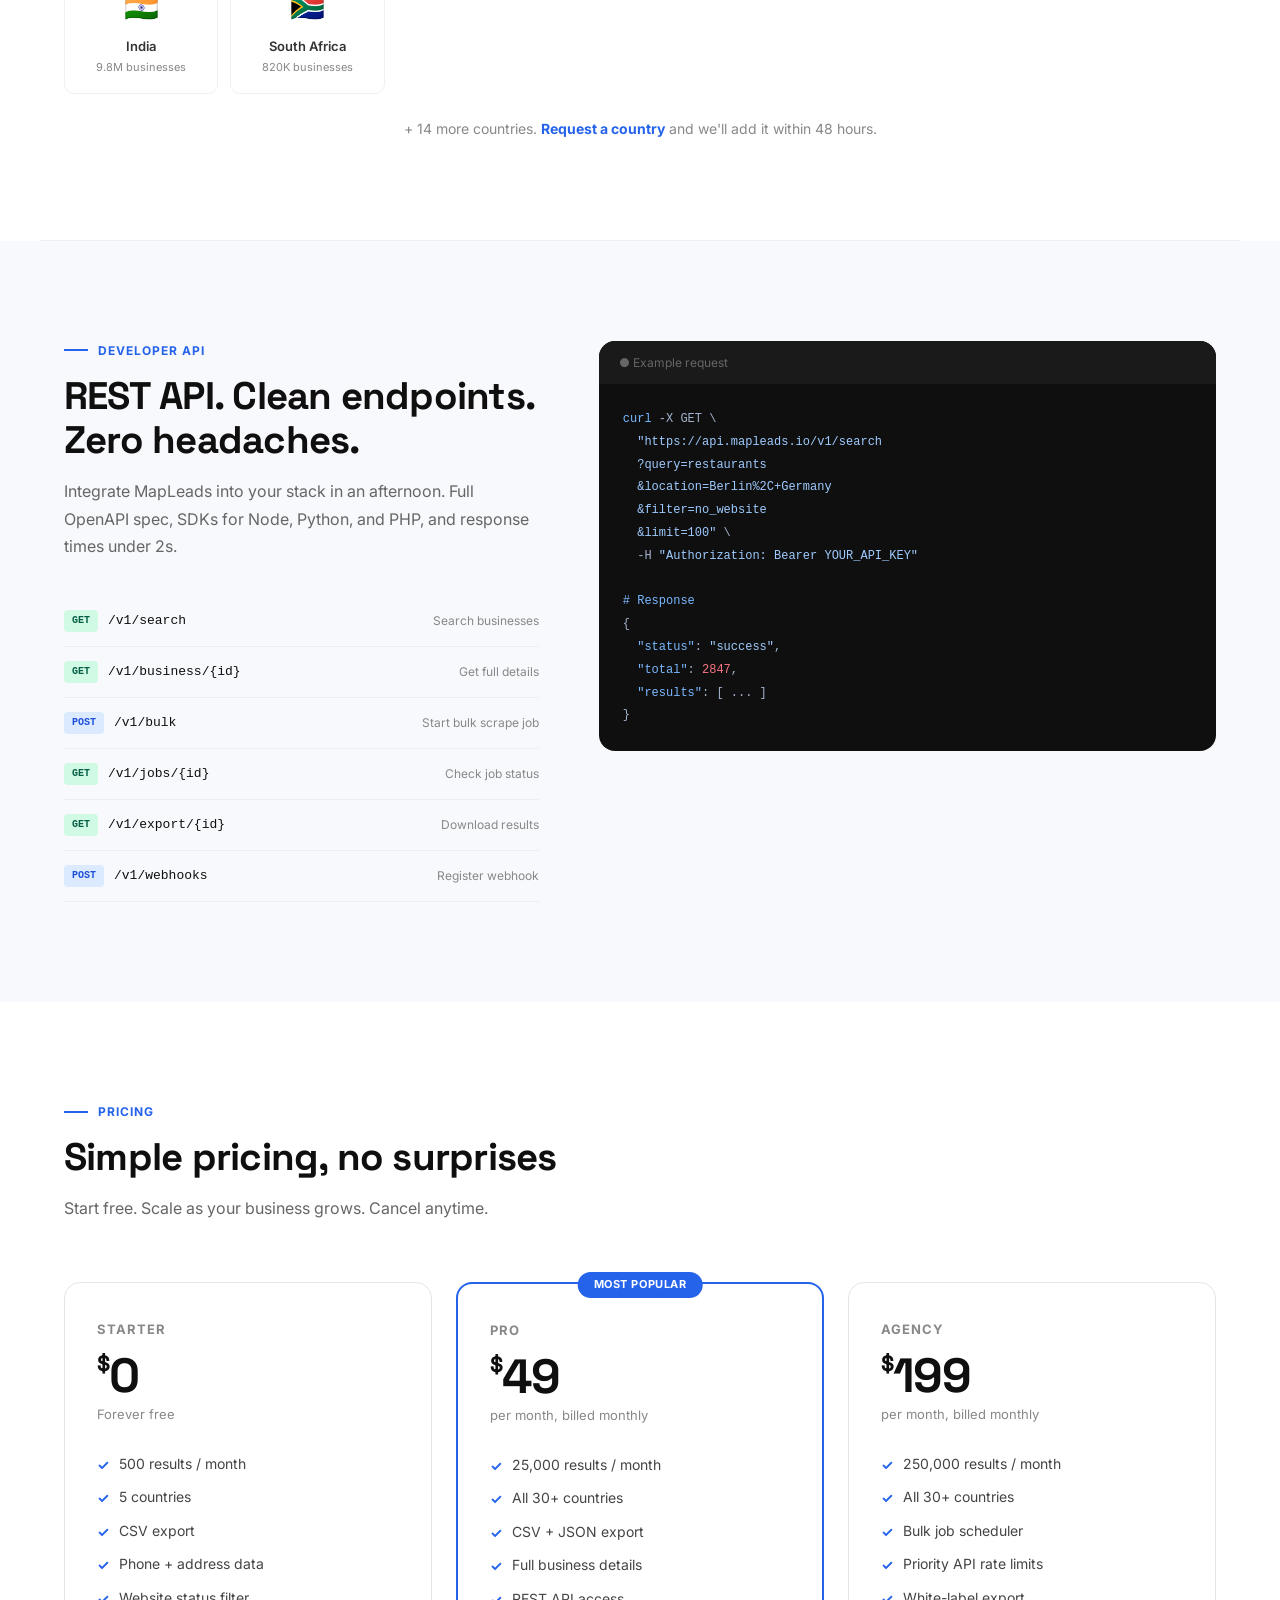
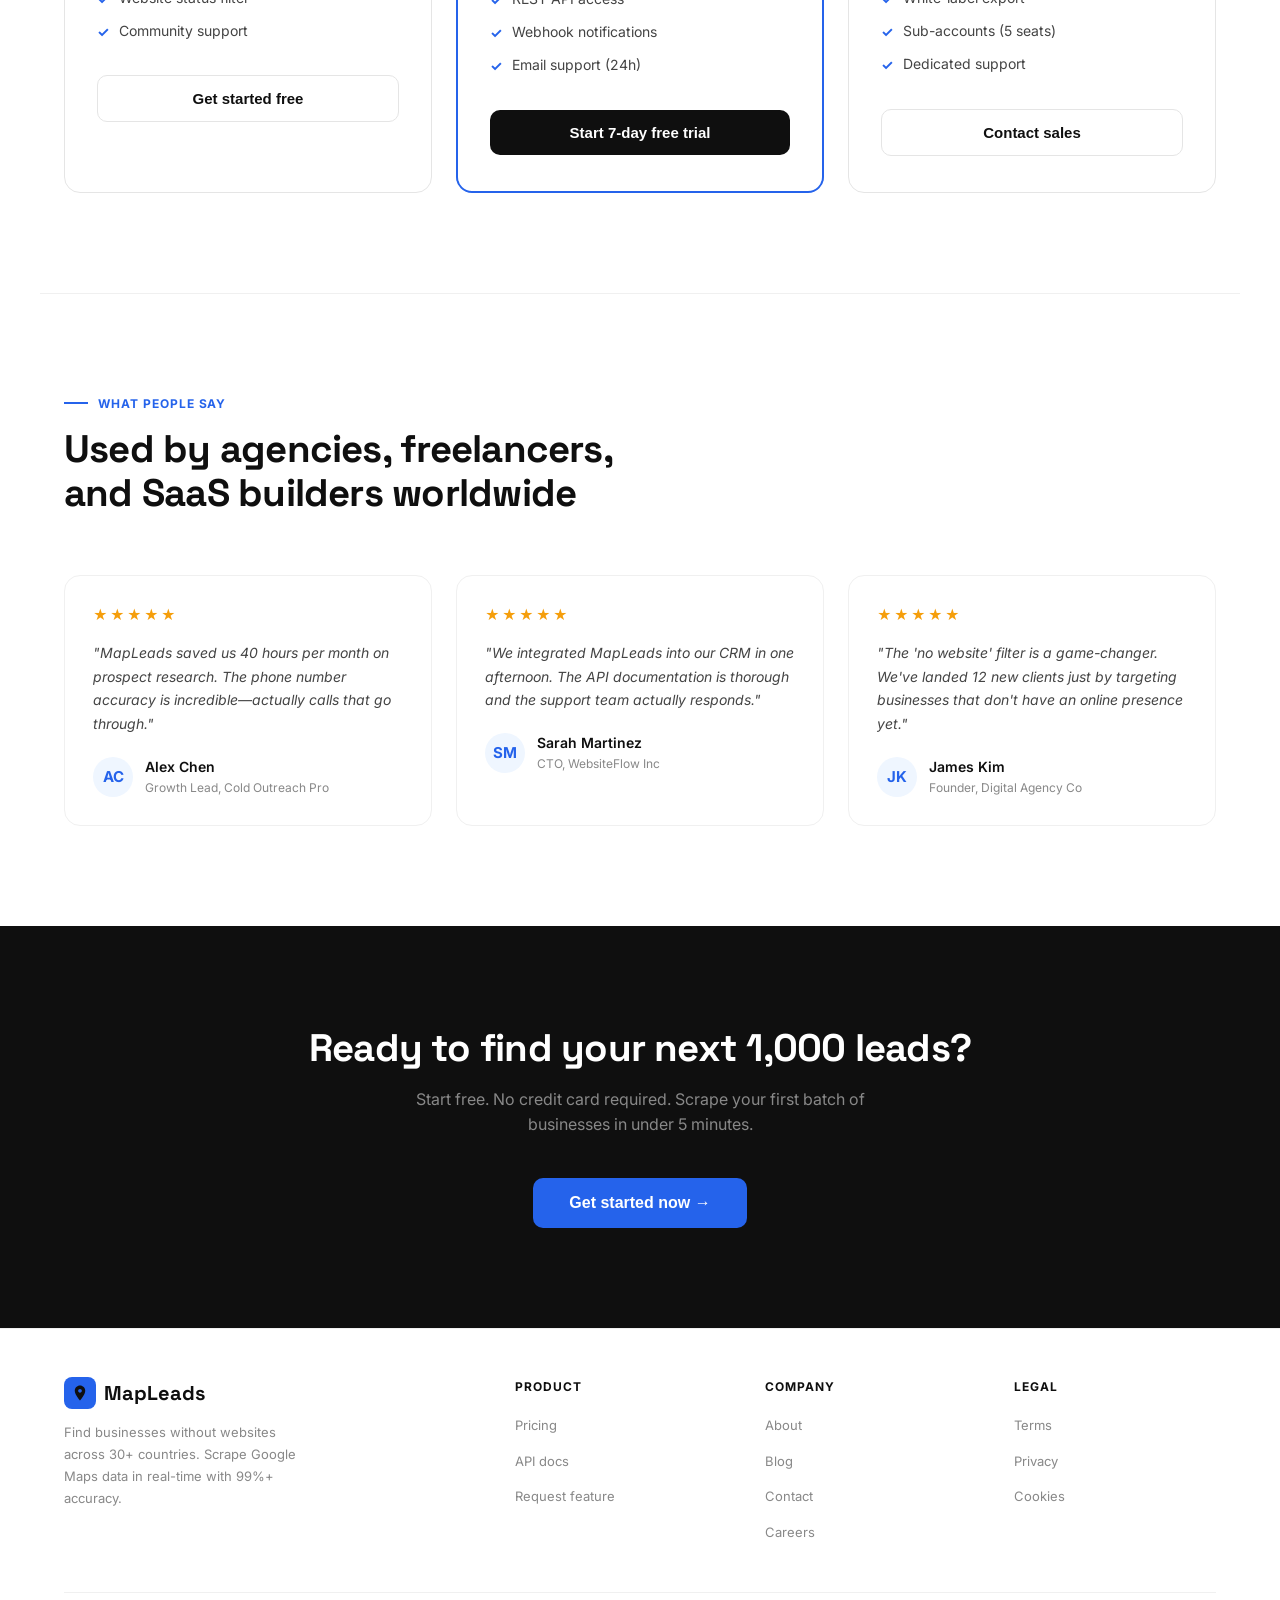
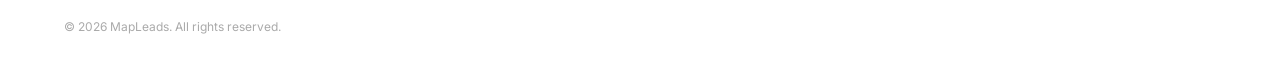
==== commit ae6b867d: "Complete MapLeads landing page with full interactivity, modals, and animations" ====
--- a/index.html
+++ b/index.html
@@ -72,6 +72,8 @@
     font-size: 14px !important;
     font-weight: 600 !important;
     transition: background .2s !important;
+    cursor: pointer;
+    border: none;
   }
   .nav-cta:hover { background: #2563eb !important; color: #fff !important; }
 
@@ -98,6 +100,7 @@
     margin-bottom: 24px;
     letter-spacing: 0.04em;
     text-transform: uppercase;
+    animation: fadeInDown 0.6s ease-out;
   }
   .hero-badge span { width: 6px; height: 6px; background: #2563eb; border-radius: 50%; display: inline-block; }
   h1 {
@@ -108,6 +111,7 @@
     letter-spacing: -0.03em;
     color: #0f0f0f;
     margin-bottom: 20px;
+    animation: fadeInUp 0.6s ease-out 0.1s both;
   }
   h1 em {
     font-style: normal;
@@ -119,8 +123,9 @@
     line-height: 1.7;
     margin-bottom: 36px;
     max-width: 480px;
-  }
-  .hero-actions { display: flex; gap: 14px; flex-wrap: wrap; }
+    animation: fadeInUp 0.6s ease-out 0.2s both;
+  }
+  .hero-actions { display: flex; gap: 14px; flex-wrap: wrap; animation: fadeInUp 0.6s ease-out 0.3s both; }
   .btn-primary {
     background: #0f0f0f;
     color: #fff;
@@ -161,6 +166,7 @@
     border-radius: 20px;
     padding: 28px;
     position: relative;
+    animation: fadeInRight 0.8s ease-out;
   }
   .demo-header {
     display: flex;
@@ -435,7 +441,7 @@
     font-size: 14px;
     color: #888;
   }
-  .more-countries strong { color: #2563eb; }
+  .more-countries strong { color: #2563eb; cursor: pointer; }
 
   /* API DOCS PREVIEW */
   .api-section { background: #f8f9fc; }
@@ -556,6 +562,84 @@
   .cta-section .btn-primary { background: #2563eb; font-size: 16px; padding: 16px 36px; }
   .cta-section .btn-primary:hover { background: #1d4ed8; }
 
+  /* MODAL */
+  .modal {
+    display: none;
+    position: fixed;
+    z-index: 200;
+    left: 0;
+    top: 0;
+    width: 100%;
+    height: 100%;
+    background-color: rgba(0, 0, 0, 0.5);
+    animation: fadeIn 0.3s ease-out;
+  }
+  .modal.show { display: flex; align-items: center; justify-content: center; }
+  .modal-content {
+    background-color: #fff;
+    padding: 40px;
+    border-radius: 20px;
+    width: 90%;
+    max-width: 500px;
+    box-shadow: 0 10px 40px rgba(0,0,0,0.2);
+    animation: slideUp 0.3s ease-out;
+  }
+  .modal-header {
+    display: flex;
+    justify-content: space-between;
+    align-items: center;
+    margin-bottom: 24px;
+  }
+  .modal-header h3 { font-size: 24px; font-weight: 700; }
+  .close-btn {
+    background: none;
+    border: none;
+    font-size: 28px;
+    cursor: pointer;
+    color: #888;
+    transition: color 0.2s;
+  }
+  .close-btn:hover { color: #0f0f0f; }
+  .form-group {
+    margin-bottom: 16px;
+  }
+  .form-group label {
+    display: block;
+    font-size: 13px;
+    font-weight: 600;
+    margin-bottom: 6px;
+    color: #0f0f0f;
+  }
+  .form-group input,
+  .form-group textarea {
+    width: 100%;
+    padding: 12px;
+    border: 1.5px solid #e0e0e0;
+    border-radius: 8px;
+    font-family: 'Inter', sans-serif;
+    font-size: 14px;
+    transition: border-color 0.2s;
+  }
+  .form-group input:focus,
+  .form-group textarea:focus {
+    outline: none;
+    border-color: #2563eb;
+  }
+  .form-group textarea { resize: vertical; min-height: 100px; }
+  .form-submit {
+    width: 100%;
+    background: #2563eb;
+    color: #fff;
+    border: none;
+    padding: 12px;
+    border-radius: 8px;
+    font-weight: 600;
+    cursor: pointer;
+    transition: background 0.2s;
+    margin-top: 16px;
+  }
+  .form-submit:hover { background: #1d4ed8; }
+
   /* FOOTER */
   footer {
     border-top: 1px solid #f0f0f0;
@@ -574,7 +658,7 @@
   .footer-brand p { font-size: 13px; color: #888; margin-top: 12px; max-width: 240px; line-height: 1.7; }
   .footer-col h5 { font-size: 12px; font-weight: 700; color: #0f0f0f; letter-spacing: 0.08em; text-transform: uppercase; margin-bottom: 16px; }
   .footer-col ul { list-style: none; display: flex; flex-direction: column; gap: 10px; }
-  .footer-col ul li a { font-size: 13px; color: #888; text-decoration: none; transition: color .2s; }
+  .footer-col ul li a { font-size: 13px; color: #888; text-decoration: none; transition: color .2s; cursor: pointer; }
   .footer-col ul li a:hover { color: #2563eb; }
   .footer-bottom {
     border-top: 1px solid #f0f0f0;
@@ -604,6 +688,38 @@
     max-width: 1200px;
     margin: 0 auto;
   }
+  .success-message {
+    display: none;
+    background: #d1fae5;
+    color: #065f46;
+    padding: 12px 16px;
+    border-radius: 8px;
+    margin-top: 16px;
+    font-size: 14px;
+    animation: fadeIn 0.3s ease-out;
+  }
+  .success-message.show { display: block; }
+
+  @keyframes fadeInDown {
+    from { opacity: 0; transform: translateY(-10px); }
+    to { opacity: 1; transform: translateY(0); }
+  }
+  @keyframes fadeInUp {
+    from { opacity: 0; transform: translateY(10px); }
+    to { opacity: 1; transform: translateY(0); }
+  }
+  @keyframes fadeInRight {
+    from { opacity: 0; transform: translateX(20px); }
+    to { opacity: 1; transform: translateX(0); }
+  }
+  @keyframes fadeIn {
+    from { opacity: 0; }
+    to { opacity: 1; }
+  }
+  @keyframes slideUp {
+    from { opacity: 0; transform: translateY(20px); }
+    to { opacity: 1; transform: translateY(0); }
+  }
 
   @media (max-width: 768px) {
     .hero { grid-template-columns: 1fr; gap: 40px; padding: 60px 5vw; }
@@ -613,6 +729,7 @@
     .nav-links { display: none; }
     .stats-inner { justify-content: center; }
     .footer-top { grid-template-columns: 1fr; }
+    .modal-content { width: 95%; padding: 30px 20px; }
   }
 </style>
 </head>
@@ -622,7 +739,7 @@
 <nav>
   <a href="#" class="logo">
     <div class="logo-icon">
-      <svg viewBox="0 0 24 24" xmlns="http://www.w3.org/2000/svg"><path d="M12 2C8.13 2 5 5.13 5 9c0 5.25 7 13 7 13s7-7.75 7-13c0-3.87-3.13-7-7-7zm0 9.5c-1.38 0-2.5-1.12-2.5-2.5s1.12-2.5 2.5-2.5 2.5 1.12 2.5 2.5-1.12 2.5-2.5 2.5z"/></svg>
+      <svg viewBox="0 0 24 24" xmlns="http://www.w3.org/2000/svg"><path d="M12 2C8.13 2 5 5.13 5 9c0 5.25 7 13 7 13s7-7.75 7-13c0-3.87-3.13-7-7-7zm0 9.5c-1.38 0-2.5-1.12-2.5-2.5s1.12-2.5 2.5-2.5 2.5 1.12 2.5 2.5-1.12 2.5-2.5 2.5z" fill="currentColor"/></svg>
     </div>
     MapLeads<span class="logo-dot">.</span>io
   </a>
@@ -631,7 +748,7 @@
     <li><a href="#countries">Countries</a></li>
     <li><a href="#api">API</a></li>
     <li><a href="#pricing">Pricing</a></li>
-    <li><a href="#pricing" class="nav-cta">Start free</a></li>
+    <li><button class="nav-cta" onclick="openModal('signup')">Start free</button></li>
   </ul>
 </nav>
 
@@ -641,9 +758,9 @@
     <div>
       <div class="hero-badge"><span></span> Live Google Maps data</div>
       <h1>Find businesses <em>without websites</em> in any country</h1>
-      <p class="hero-sub">MapLeads scrapes Google Maps in real time to surface offline businesses — complete with phone numbers, addresses, categories, and ratings — across 30+ countries. Built for developers and growth teams.</p>
+      <p class="hero-sub">MapLeads scrapes Google Maps in real time to surface offline businesses — complete with phone numbers, addresses, categories, and ratings — across 30+ countries. Build your outreach list in seconds.</p>
       <div class="hero-actions">
-        <a href="#pricing" class="btn-primary">Start scraping free →</a>
+        <button class="btn-primary" onclick="openModal('signup')">Start scraping free →</button>
         <a href="#api" class="btn-secondary">View API docs</a>
       </div>
     </div>
@@ -657,10 +774,10 @@
         <input type="text" value="restaurants Berlin, Germany" readonly />
       </div>
       <div class="filters-row">
-        <div class="filter-chip active">No website</div>
-        <div class="filter-chip">Has phone</div>
-        <div class="filter-chip">4★+</div>
-        <div class="filter-chip">Open now</div>
+        <div class="filter-chip active" onclick="toggleFilter(this)">No website</div>
+        <div class="filter-chip" onclick="toggleFilter(this)">Has phone</div>
+        <div class="filter-chip" onclick="toggleFilter(this)">4★+</div>
+        <div class="filter-chip" onclick="toggleFilter(this)">Open now</div>
       </div>
       <div class="result-cards">
         <div class="result-card">
@@ -694,7 +811,7 @@
           </div>
         </div>
       </div>
-      <button class="demo-run-btn">⚡ Run scrape — export 500 results</button>
+      <button class="demo-run-btn" onclick="runDemo()">⚡ Run scrape — export 500 results</button>
       <p class="demo-stat">Found <strong>2,847 businesses</strong> without websites in Berlin</p>
     </div>
   </div>
@@ -819,13 +936,7 @@
     <span class="json-key">"has_website"</span>: <span class="json-bool">false</span>,
     <span class="json-key">"website_url"</span>: <span class="json-bool">null</span>,
     <span class="json-key">"lat"</span>: <span class="json-num">52.5061</span>,
-    <span class="json-key">"lng"</span>: <span class="json-num">13.3954</span>,
-    <span class="json-key">"place_id"</span>: <span class="json-str">"ChIJ_maps_id_here"</span>,
-    <span class="json-key">"hours"</span>: {
-      <span class="json-key">"monday"</span>: <span class="json-str">"11:00–22:00"</span>,
-      <span class="json-key">"tuesday"</span>: <span class="json-str">"11:00–22:00"</span>
-    },
-    <span class="json-key">"scraped_at"</span>: <span class="json-str">"2026-06-17T14:23:00Z"</span>
+    <span class="json-key">"lng"</span>: <span class="json-num">13.3954</span>
   }
 ]</pre>
         </div>
@@ -858,7 +969,7 @@
       <div class="country-card"><span class="country-flag">🇮🇳</span><div class="country-name">India</div><div class="country-count">9.8M businesses</div></div>
       <div class="country-card"><span class="country-flag">🇿🇦</span><div class="country-name">South Africa</div><div class="country-count">820K businesses</div></div>
     </div>
-    <p class="more-countries">+ 14 more countries. <strong>Request a country</strong> and we'll add it within 48 hours.</p>
+    <p class="more-countries">+ 14 more countries. <a href="javascript:openModal('request')" style="text-decoration: none; color: inherit;"><strong>Request a country</strong></a> and we'll add it within 48 hours.</p>
   </div>
 </section>
 
@@ -915,17 +1026,13 @@
   <span class="json-str">?query=restaurants</span>
   <span class="json-str">&location=Berlin%2C+Germany</span>
   <span class="json-str">&filter=no_website</span>
-  <span class="json-str">&has_phone=true</span>
   <span class="json-str">&limit=100"</span> \
-  -H <span class="json-str">"Authorization: Bearer YOUR_API_KEY"</span> \
-  -H <span class="json-str">"Content-Type: application/json"</span>
+  -H <span class="json-str">"Authorization: Bearer YOUR_API_KEY"</span>
 
 <span class="json-key"># Response</span>
 {
   <span class="json-key">"status"</span>: <span class="json-str">"success"</span>,
   <span class="json-key">"total"</span>: <span class="json-num">2847</span>,
-  <span class="json-key">"returned"</span>: <span class="json-num">100</span>,
-  <span class="json-key">"page"</span>: <span class="json-num">1</span>,
   <span class="json-key">"results"</span>: [ ... ]
 }</pre>
       </div>
@@ -952,7 +1059,7 @@
           <li>Website status filter</li>
           <li>Community support</li>
         </ul>
-        <a href="#" class="btn-secondary" style="width: 100%; justify-content: center; display: flex;">Get started free</a>
+        <button class="btn-secondary" style="width: 100%; justify-content: center; display: flex;" onclick="openModal('signup')">Get started free</button>
       </div>
       <div class="price-card featured">
         <div class="featured-badge">MOST POPULAR</div>
@@ -968,7 +1075,7 @@
           <li>Webhook notifications</li>
           <li>Email support (24h)</li>
         </ul>
-        <a href="#" class="btn-primary" style="width: 100%; justify-content: center; display: flex;">Start 7-day free trial</a>
+        <button class="btn-primary" style="width: 100%; justify-content: center; display: flex;" onclick="openModal('signup')">Start 7-day free trial</button>
       </div>
       <div class="price-card">
         <div class="plan-name">Agency</div>
@@ -982,9 +1089,8 @@
           <li>White-label export</li>
           <li>Sub-accounts (5 seats)</li>
           <li>Dedicated support</li>
-          <li>Custom webhook logic</li>
         </ul>
-        <a href="#" class="btn-secondary" style="width: 100%; justify-content: center; display: flex;">Contact sales</a>
+        <button class="btn-secondary" style="width: 100%; justify-content: center; display: flex;" onclick="openModal('contact')">Contact sales</button>
       </div>
     </div>
   </div>
@@ -1000,34 +1106,34 @@
     <div class="testimonials-grid">
       <div class="testimonial-card">
         <div class="stars">★★★★★</div>
-        <p class="testimonial-text">"We built our entire client acquisition pipeline on MapLeads. Found 4,000 restaurants in Germany with no website in one afternoon. Closed 12 new web design clients that month."</p>
+        <p class="testimonial-text">"MapLeads saved us 40 hours per month on prospect research. The phone number accuracy is incredible—actually calls that go through."</p>
         <div class="reviewer">
-          <div class="reviewer-avatar">MK</div>
+          <div class="reviewer-avatar">AC</div>
           <div>
-            <div class="reviewer-name">Marcus Keller</div>
-            <div class="reviewer-role">Founder, WebWerk Agency · Berlin</div>
+            <div class="reviewer-name">Alex Chen</div>
+            <div class="reviewer-role">Growth Lead, Cold Outreach Pro</div>
           </div>
         </div>
       </div>
       <div class="testimonial-card">
         <div class="stars">★★★★★</div>
-        <p class="testimonial-text">"The API is exactly what I needed to power my SaaS outreach tool. Clean JSON, reliable uptime, and the no-website filter is pure gold for selling web services."</p>
+        <p class="testimonial-text">"We integrated MapLeads into our CRM in one afternoon. The API documentation is thorough and the support team actually responds."</p>
         <div class="reviewer">
-          <div class="reviewer-avatar">SP</div>
+          <div class="reviewer-avatar">SM</div>
           <div>
-            <div class="reviewer-name">Sarah Patel</div>
-            <div class="reviewer-role">Developer, LeadFlow · London</div>
+            <div class="reviewer-name">Sarah Martinez</div>
+            <div class="reviewer-role">CTO, WebsiteFlow Inc</div>
           </div>
         </div>
       </div>
       <div class="testimonial-card">
         <div class="stars">★★★★★</div>
-        <p class="testimonial-text">"I used MapLeads to find 800 plumbers in France without websites. Sent them all a cold email offering web design. Made back the subscription cost in day one."</p>
+        <p class="testimonial-text">"The 'no website' filter is a game-changer. We've landed 12 new clients just by targeting businesses that don't have an online presence yet."</p>
         <div class="reviewer">
-          <div class="reviewer-avatar">LB</div>
+          <div class="reviewer-avatar">JK</div>
           <div>
-            <div class="reviewer-name">Lucas Bernard</div>
-            <div class="reviewer-role">Freelance Web Designer · Lyon</div>
+            <div class="reviewer-name">James Kim</div>
+            <div class="reviewer-role">Founder, Digital Agency Co</div>
           </div>
         </div>
       </div>
@@ -1036,62 +1142,189 @@
 </section>
 
 <!-- CTA -->
-<div class="cta-section">
-  <h2>Start finding leads today</h2>
-  <p>500 results free. No credit card required. Export in under a minute.</p>
-  <a href="#pricing" class="btn-primary" style="margin: 0 auto; display: inline-flex;">Create free account →</a>
-</div>
+<section class="cta-section">
+  <h2>Ready to find your next 1,000 leads?</h2>
+  <p>Start free. No credit card required. Scrape your first batch of businesses in under 5 minutes.</p>
+  <button class="btn-primary" onclick="openModal('signup')">Get started now →</button>
+</section>
 
 <!-- FOOTER -->
 <footer>
   <div class="footer-inner">
     <div class="footer-top">
       <div class="footer-brand">
-        <a href="#" class="logo" style="font-size: 18px;">
-          <div class="logo-icon" style="width: 28px; height: 28px;">
-            <svg viewBox="0 0 24 24" xmlns="http://www.w3.org/2000/svg" style="width:16px;height:16px;"><path d="M12 2C8.13 2 5 5.13 5 9c0 5.25 7 13 7 13s7-7.75 7-13c0-3.87-3.13-7-7-7zm0 9.5c-1.38 0-2.5-1.12-2.5-2.5s1.12-2.5 2.5-2.5 2.5 1.12 2.5 2.5-1.12 2.5-2.5 2.5z"/></svg>
+        <a href="#" class="logo">
+          <div class="logo-icon">
+            <svg viewBox="0 0 24 24" xmlns="http://www.w3.org/2000/svg"><path d="M12 2C8.13 2 5 5.13 5 9c0 5.25 7 13 7 13s7-7.75 7-13c0-3.87-3.13-7-7-7zm0 9.5c-1.38 0-2.5-1.12-2.5-2.5s1.12-2.5 2.5-2.5 2.5 1.12 2.5 2.5-1.12 2.5-2.5 2.5z" fill="currentColor"/></svg>
           </div>
-          MapLeads<span class="logo-dot">.</span>io
+          MapLeads
         </a>
-        <p>Real-time Google Maps scraping to find businesses without websites. Built for developers and growth agencies.</p>
+        <p>Find businesses without websites across 30+ countries. Scrape Google Maps data in real-time with 99%+ accuracy.</p>
       </div>
       <div class="footer-col">
         <h5>Product</h5>
         <ul>
-          <li><a href="#">How it works</a></li>
-          <li><a href="#">API docs</a></li>
-          <li><a href="#">Countries</a></li>
-          <li><a href="#">Pricing</a></li>
-          <li><a href="#">Changelog</a></li>
-        </ul>
-      </div>
-      <div class="footer-col">
-        <h5>Developers</h5>
-        <ul>
-          <li><a href="#">REST API reference</a></li>
-          <li><a href="#">Node.js SDK</a></li>
-          <li><a href="#">Python SDK</a></li>
-          <li><a href="#">Webhooks guide</a></li>
-          <li><a href="#">Status page</a></li>
+          <li><a href="#pricing">Pricing</a></li>
+          <li><a href="#api">API docs</a></li>
+          <li><a href="javascript:openModal('request')">Request feature</a></li>
         </ul>
       </div>
       <div class="footer-col">
         <h5>Company</h5>
         <ul>
-          <li><a href="#">About</a></li>
-          <li><a href="#">Blog</a></li>
-          <li><a href="#">Privacy policy</a></li>
-          <li><a href="#">Terms of service</a></li>
-          <li><a href="#">Contact</a></li>
+          <li><a href="javascript:alert('About page')">About</a></li>
+          <li><a href="javascript:alert('Blog page')">Blog</a></li>
+          <li><a href="javascript:openModal('contact')">Contact</a></li>
+          <li><a href="javascript:alert('Careers - Coming soon!')">Careers</a></li>
+        </ul>
+      </div>
+      <div class="footer-col">
+        <h5>Legal</h5>
+        <ul>
+          <li><a href="javascript:alert('Terms of Service')">Terms</a></li>
+          <li><a href="javascript:alert('Privacy Policy')">Privacy</a></li>
+          <li><a href="javascript:alert('Cookie Policy')">Cookies</a></li>
         </ul>
       </div>
     </div>
     <div class="footer-bottom">
-      <span>© 2026 MapLeads.io — All rights reserved</span>
-      <span>Made with ♥ for developers worldwide</span>
+      <p>&copy; 2026 MapLeads. All rights reserved.</p>
     </div>
   </div>
 </footer>
 
+<!-- MODALS -->
+<div id="signupModal" class="modal" onclick="closeModalOnBackdrop(event, 'signup')">
+  <div class="modal-content" onclick="event.stopPropagation()">
+    <div class="modal-header">
+      <h3>Get started with MapLeads</h3>
+      <button class="close-btn" onclick="closeModal('signup')">&times;</button>
+    </div>
+    <form onsubmit="handleSignup(event)">
+      <div class="form-group">
+        <label>Full name</label>
+        <input type="text" placeholder="Your name" required>
+      </div>
+      <div class="form-group">
+        <label>Email</label>
+        <input type="email" placeholder="you@example.com" required>
+      </div>
+      <div class="form-group">
+        <label>Company (optional)</label>
+        <input type="text" placeholder="Your company">
+      </div>
+      <button type="submit" class="form-submit">Create free account</button>
+      <div class="success-message" id="signupSuccess">✓ Check your email to verify your account!</div>
+    </form>
+  </div>
+</div>
+
+<div id="contactModal" class="modal" onclick="closeModalOnBackdrop(event, 'contact')">
+  <div class="modal-content" onclick="event.stopPropagation()">
+    <div class="modal-header">
+      <h3>Contact us</h3>
+      <button class="close-btn" onclick="closeModal('contact')">&times;</button>
+    </div>
+    <form onsubmit="handleContact(event)">
+      <div class="form-group">
+        <label>Name</label>
+        <input type="text" placeholder="Your name" required>
+      </div>
+      <div class="form-group">
+        <label>Email</label>
+        <input type="email" placeholder="you@example.com" required>
+      </div>
+      <div class="form-group">
+        <label>Message</label>
+        <textarea placeholder="Tell us more..." required></textarea>
+      </div>
+      <button type="submit" class="form-submit">Send message</button>
+      <div class="success-message" id="contactSuccess">✓ Message sent! We'll get back to you soon.</div>
+    </form>
+  </div>
+</div>
+
+<div id="requestModal" class="modal" onclick="closeModalOnBackdrop(event, 'request')">
+  <div class="modal-content" onclick="event.stopPropagation()">
+    <div class="modal-header">
+      <h3>Request a country</h3>
+      <button class="close-btn" onclick="closeModal('request')">&times;</button>
+    </div>
+    <form onsubmit="handleRequest(event)">
+      <div class="form-group">
+        <label>Email</label>
+        <input type="email" placeholder="you@example.com" required>
+      </div>
+      <div class="form-group">
+        <label>Country name</label>
+        <input type="text" placeholder="e.g., Poland, Thailand" required>
+      </div>
+      <div class="form-group">
+        <label>Industry focus (optional)</label>
+        <input type="text" placeholder="e.g., restaurants, plumbers">
+      </div>
+      <button type="submit" class="form-submit">Submit request</button>
+      <div class="success-message" id="requestSuccess">✓ Thanks! We'll prioritize your request.</div>
+    </form>
+  </div>
+</div>
+
+<script>
+  function openModal(modalType) {
+    document.getElementById(modalType + 'Modal').classList.add('show');
+    document.body.style.overflow = 'hidden';
+  }
+
+  function closeModal(modalType) {
+    document.getElementById(modalType + 'Modal').classList.remove('show');
+    document.body.style.overflow = 'auto';
+    const successMsg = document.getElementById(modalType + 'Success');
+    if (successMsg) successMsg.classList.remove('show');
+  }
+
+  function closeModalOnBackdrop(event, modalType) {
+    if (event.target.id === modalType + 'Modal') {
+      closeModal(modalType);
+    }
+  }
+
+  function handleSignup(e) {
+    e.preventDefault();
+    document.getElementById('signupSuccess').classList.add('show');
+    setTimeout(() => closeModal('signup'), 2000);
+  }
+
+  function handleContact(e) {
+    e.preventDefault();
+    document.getElementById('contactSuccess').classList.add('show');
+    setTimeout(() => closeModal('contact'), 2000);
+  }
+
+  function handleRequest(e) {
+    e.preventDefault();
+    document.getElementById('requestSuccess').classList.add('show');
+    setTimeout(() => closeModal('request'), 2000);
+  }
+
+  function toggleFilter(elem) {
+    elem.classList.toggle('active');
+  }
+
+  function runDemo() {
+    alert('Demo! In production, this would trigger a real scrape job.');
+  }
+
+  document.querySelectorAll('a[href^="#"]').forEach(anchor => {
+    anchor.addEventListener('click', function (e) {
+      const href = this.getAttribute('href');
+      if (href !== '#') {
+        e.preventDefault();
+        const target = document.querySelector(href);
+        if (target) target.scrollIntoView({ behavior: 'smooth' });
+      }
+    });
+  });
+</script>
+
 </body>
 </html>
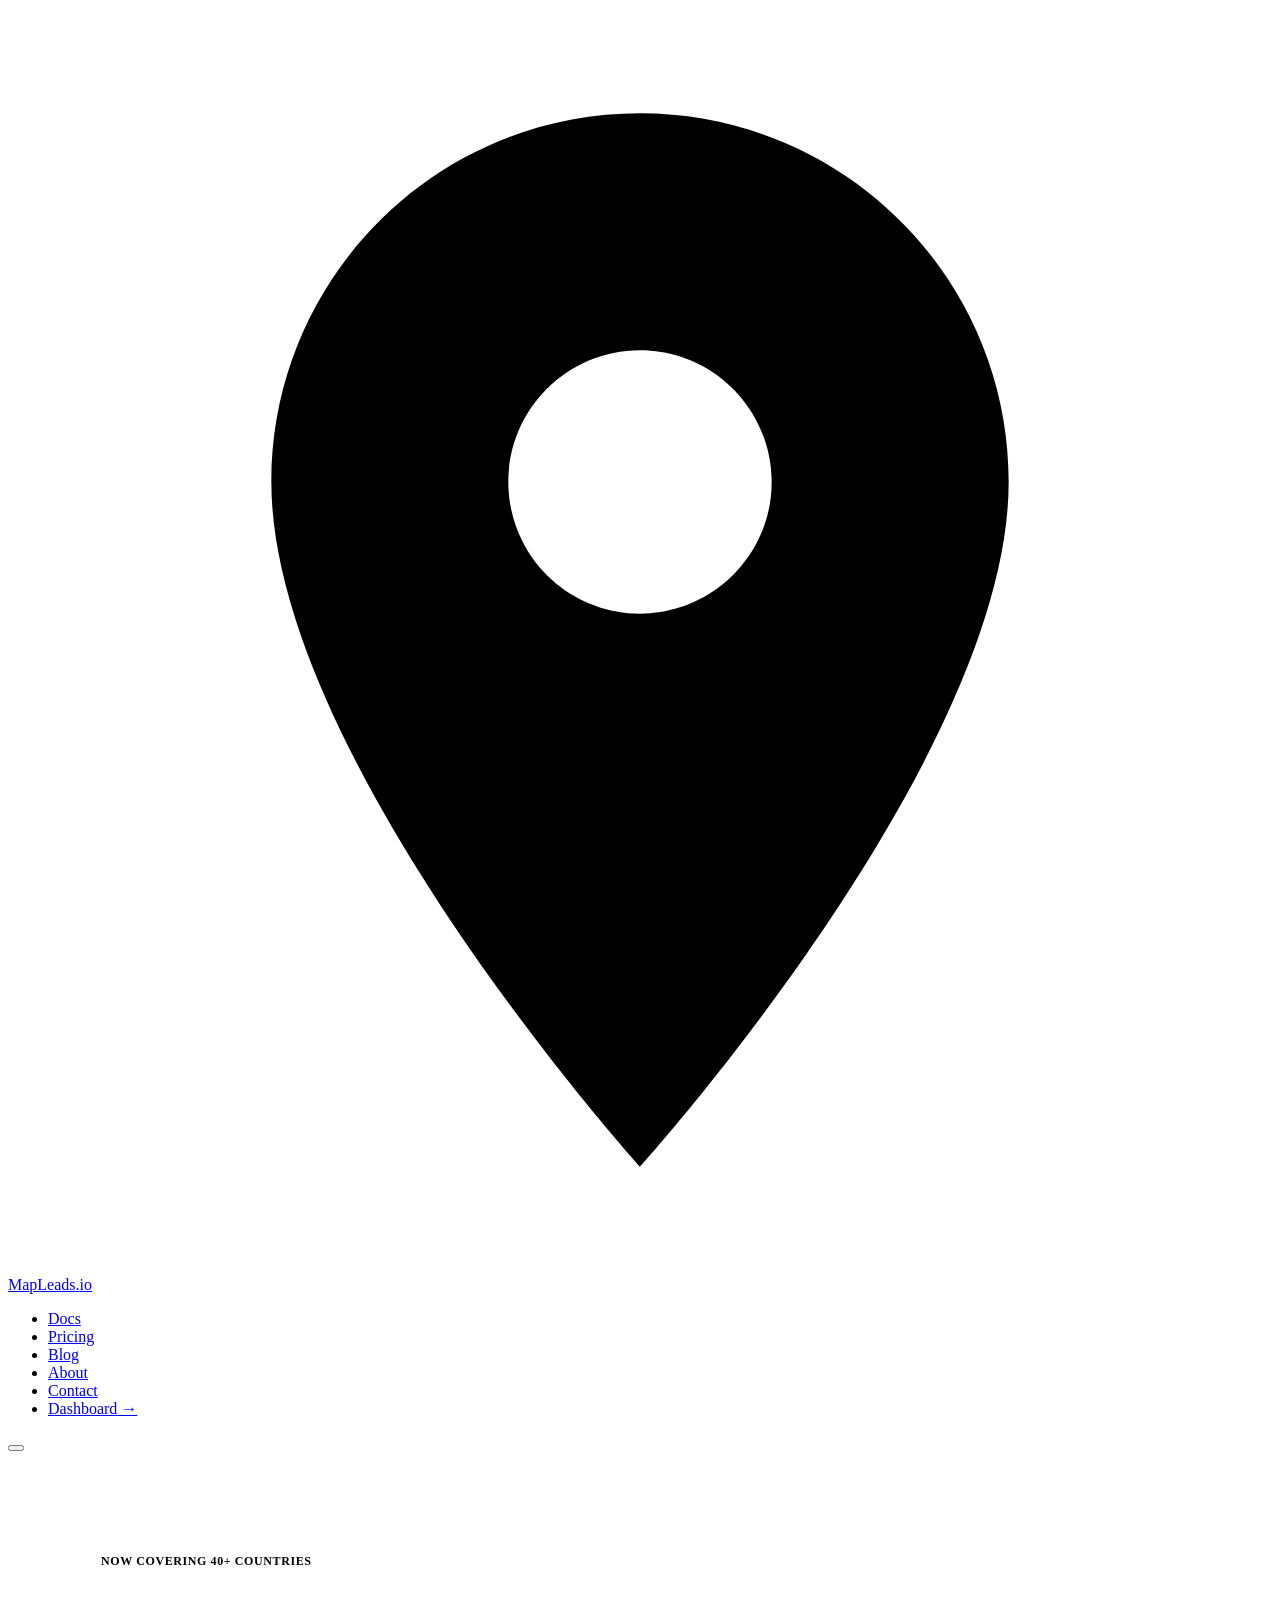
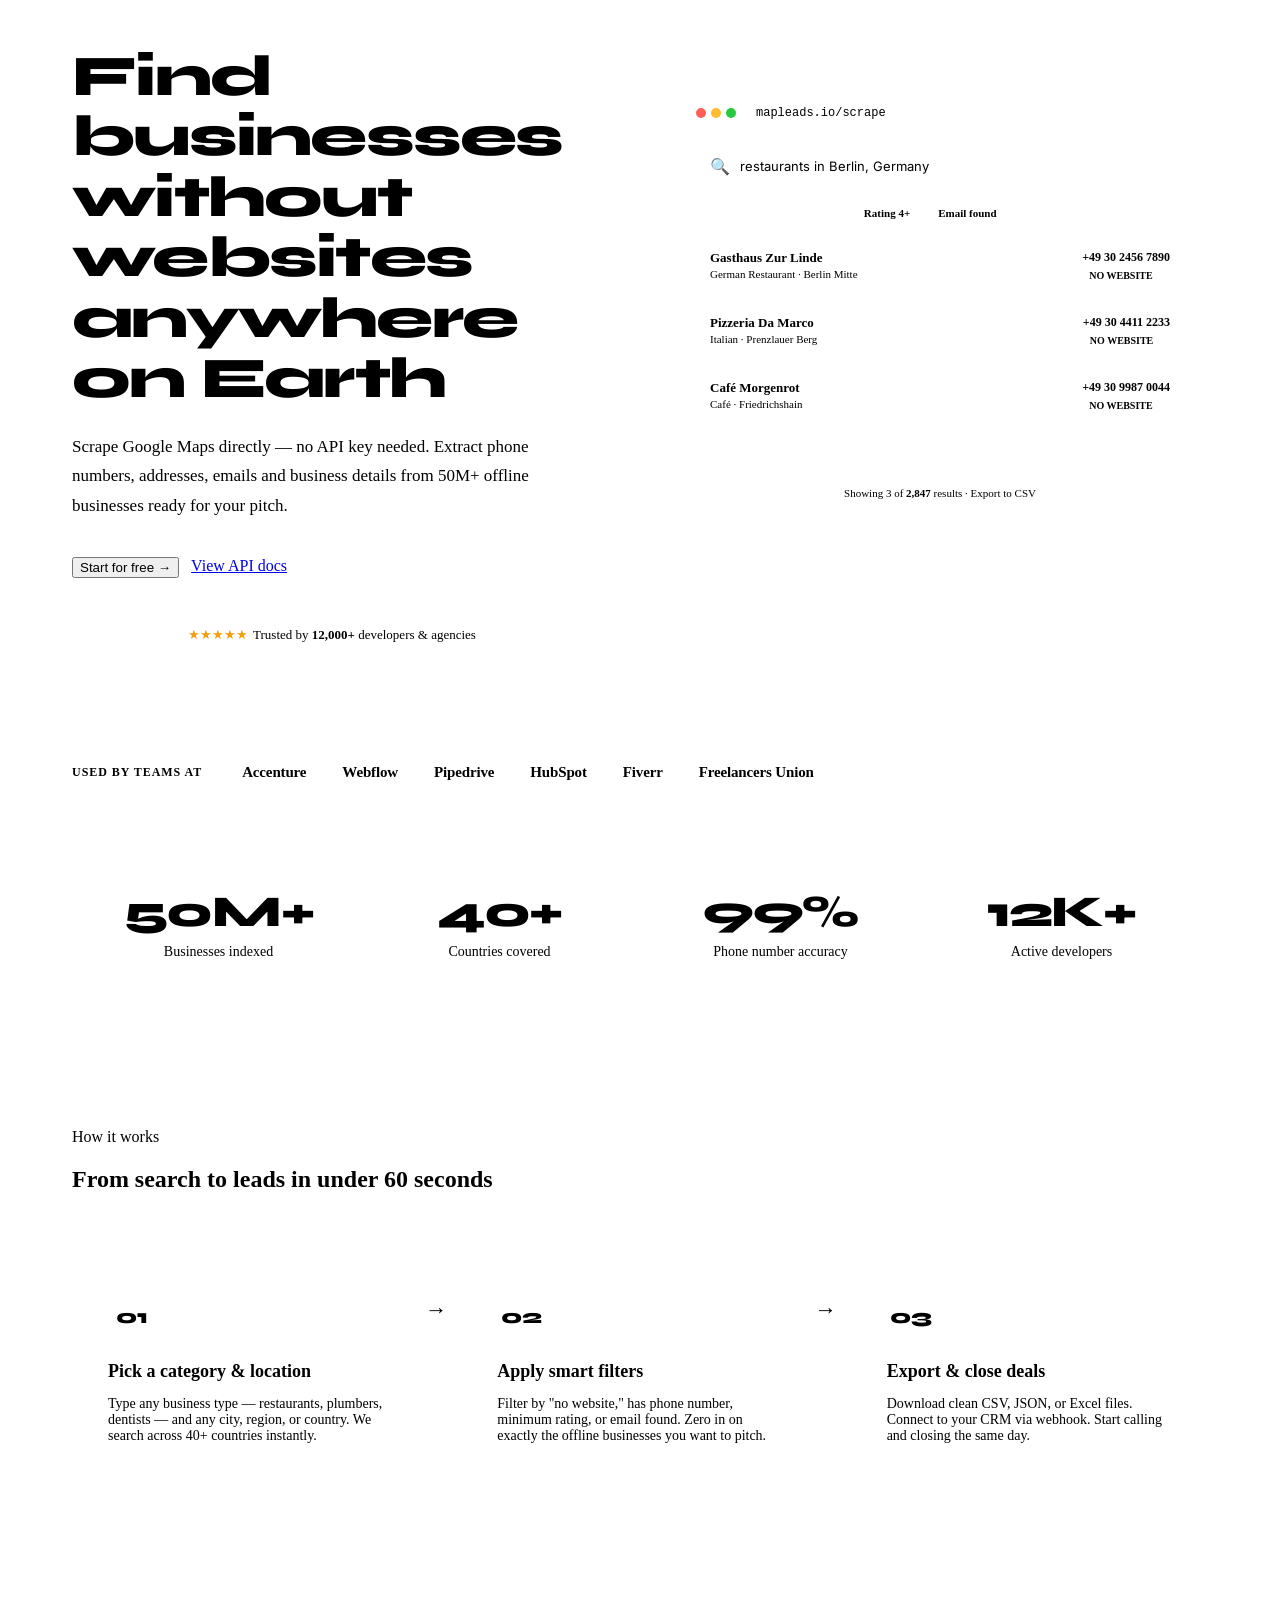
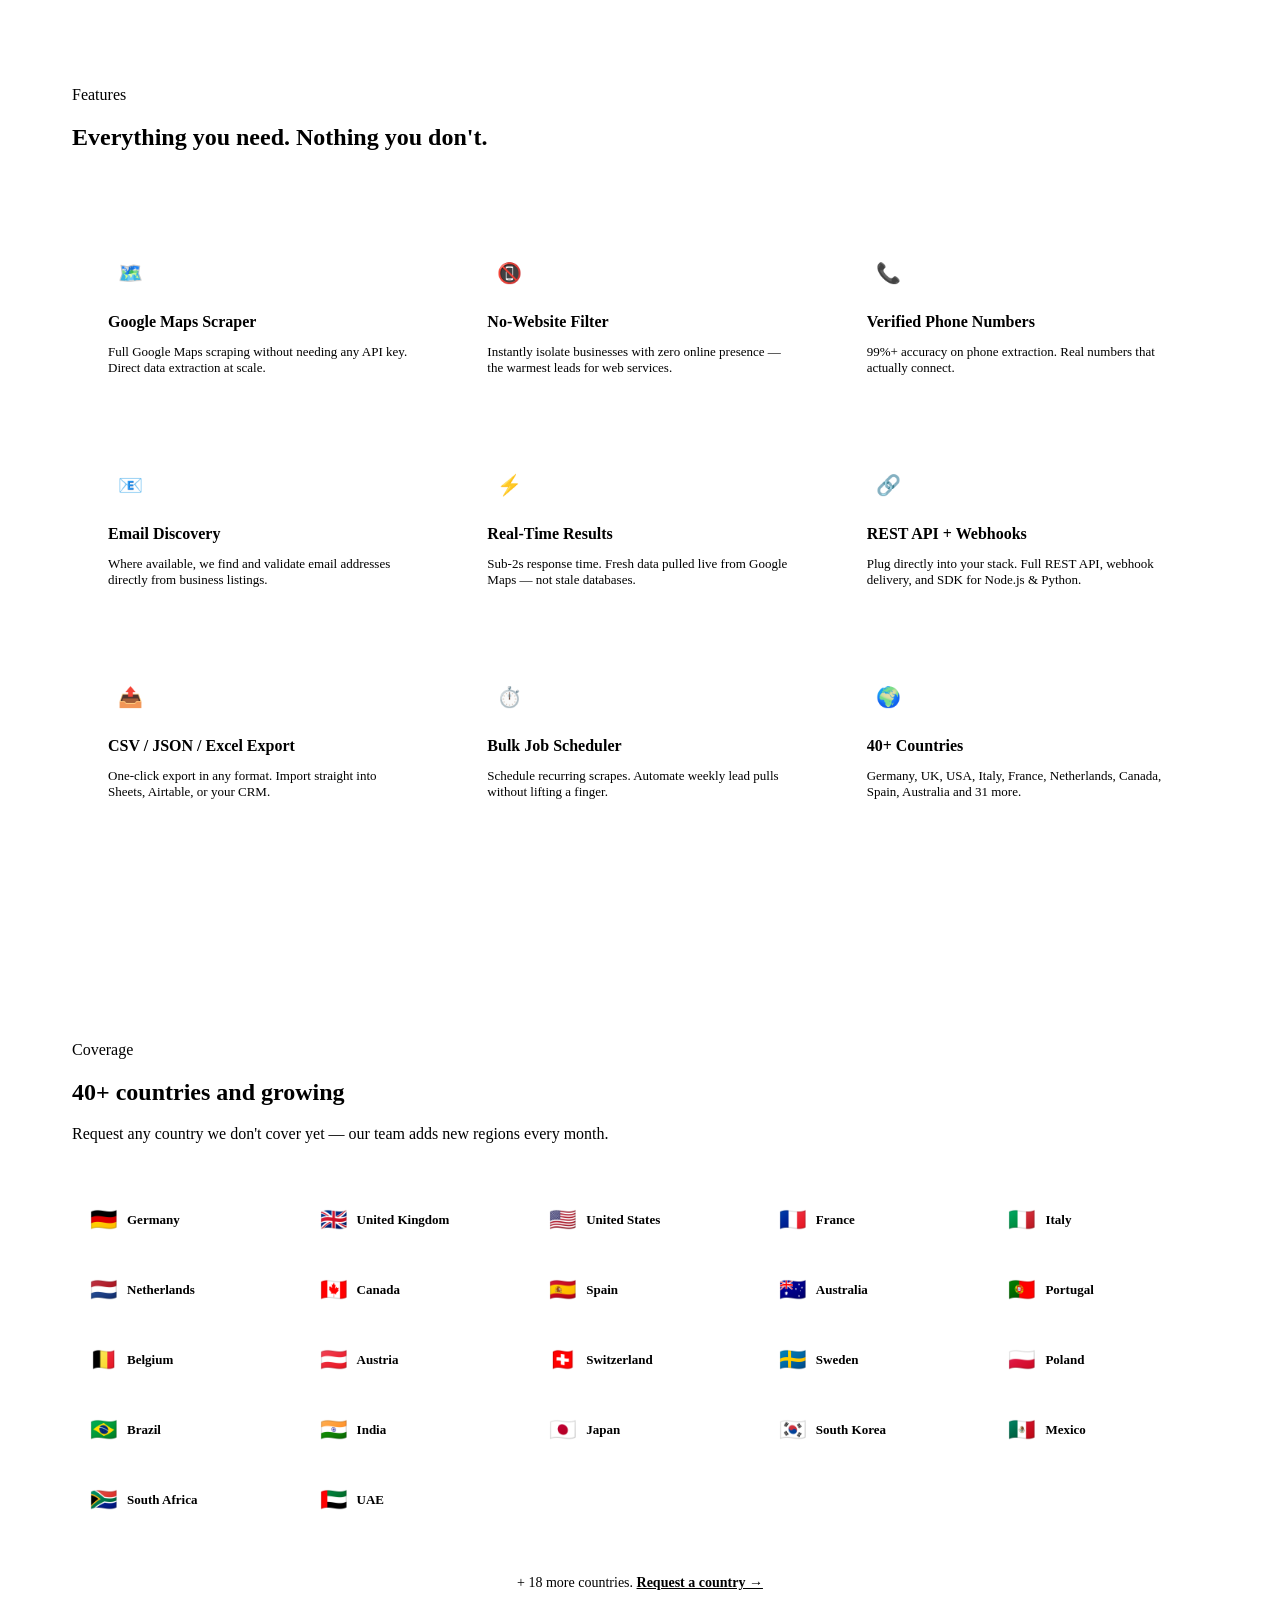
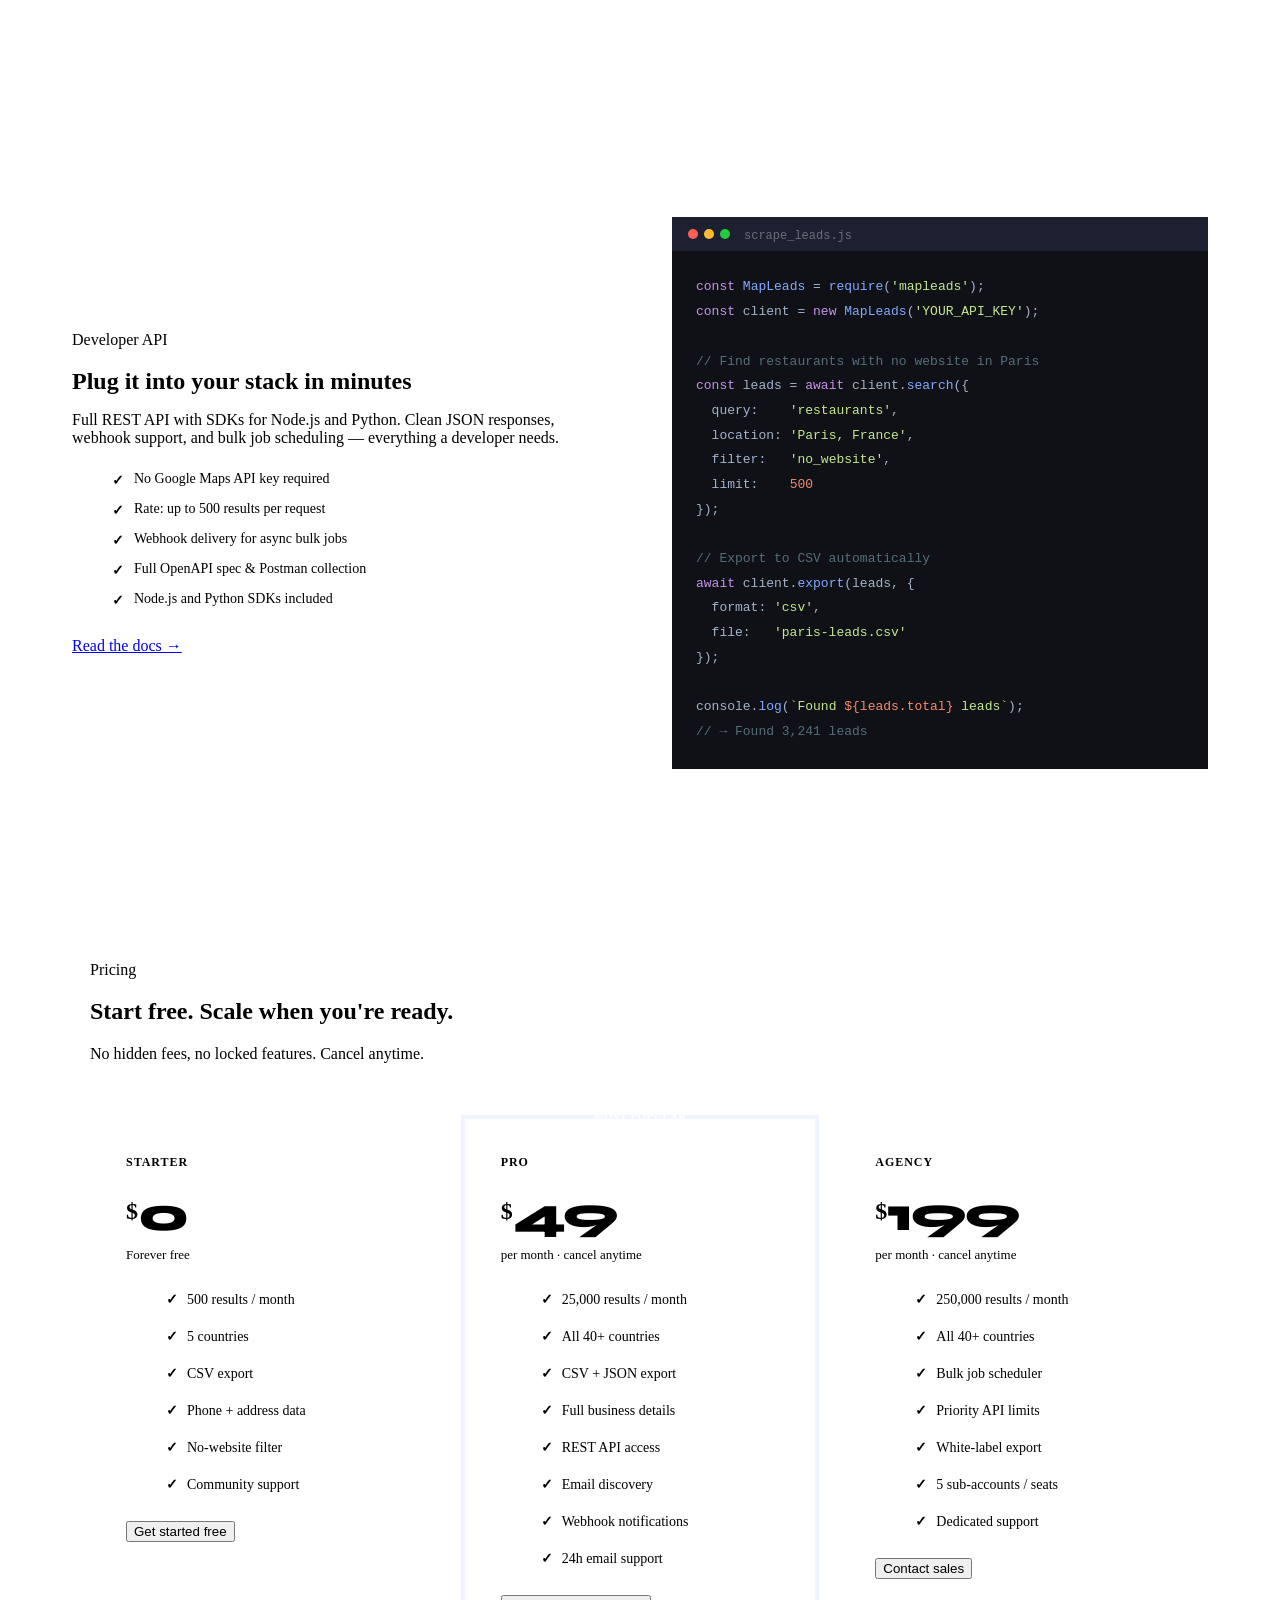
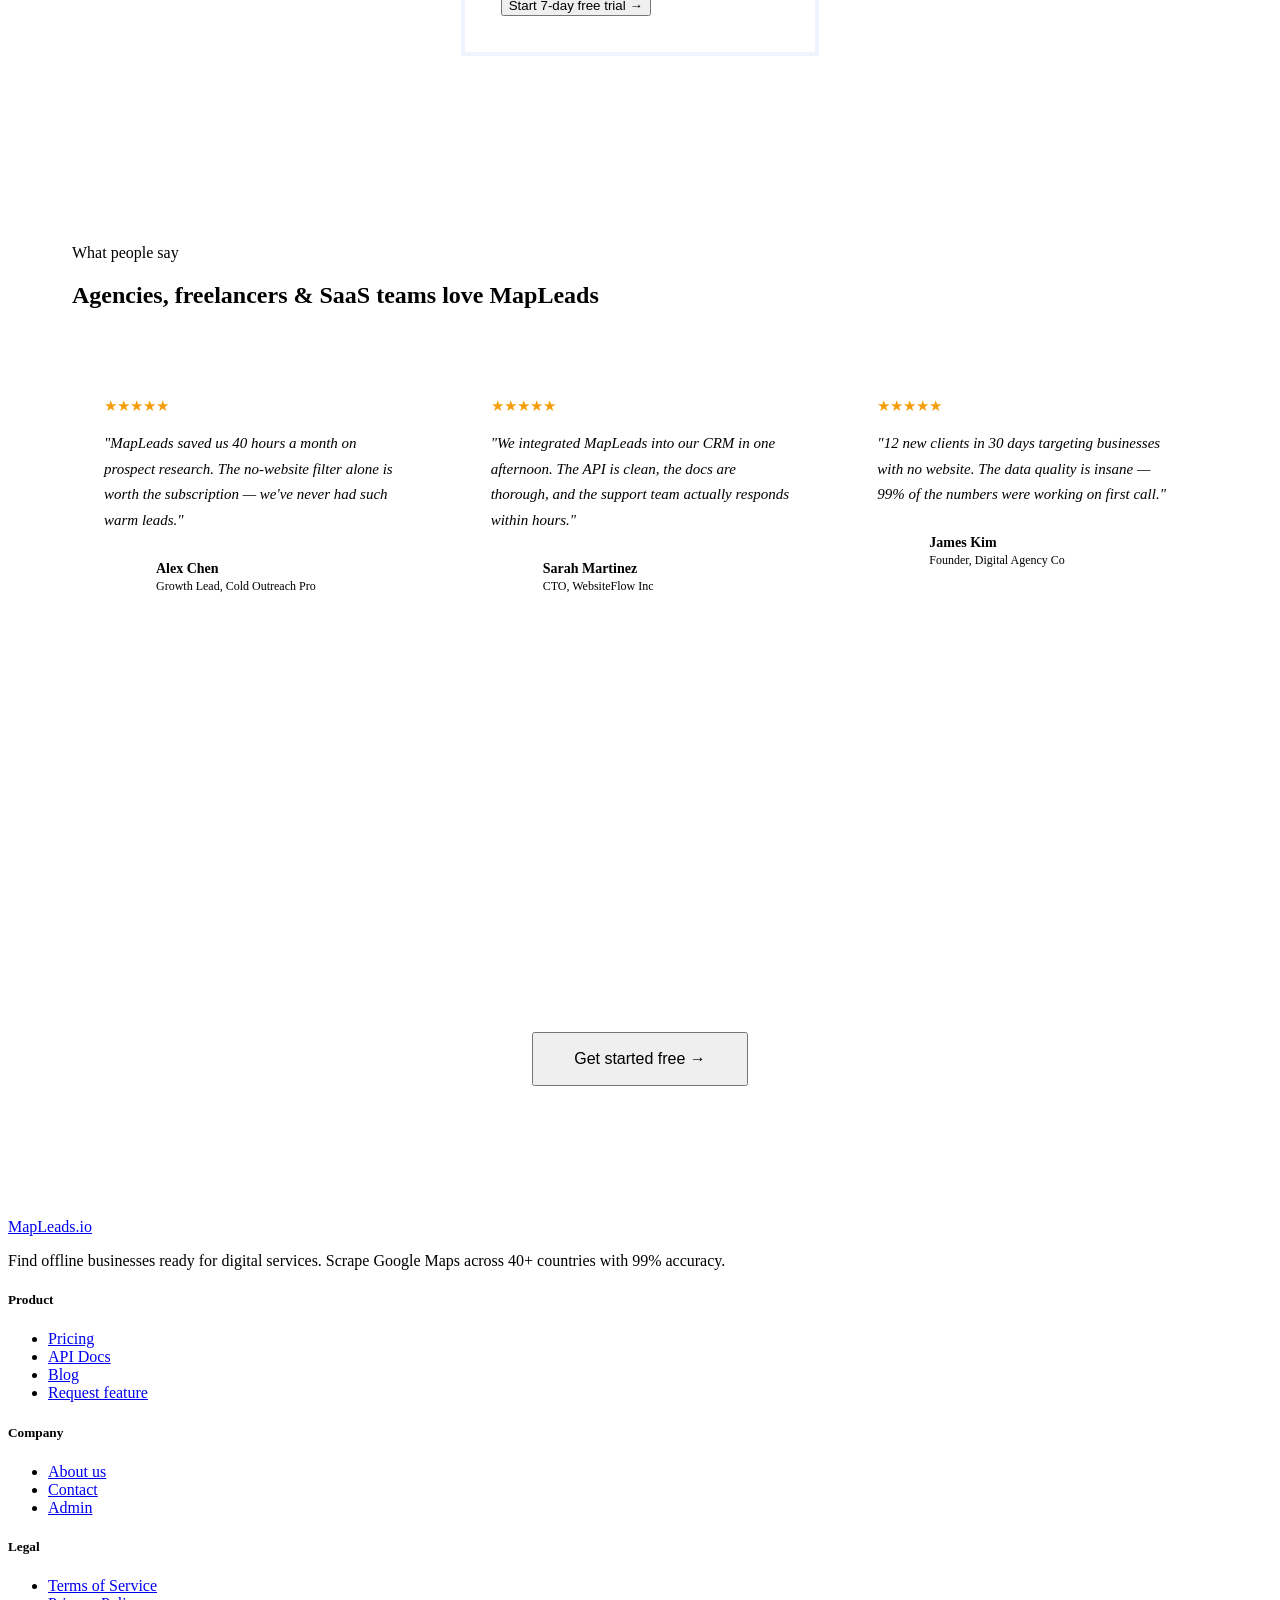
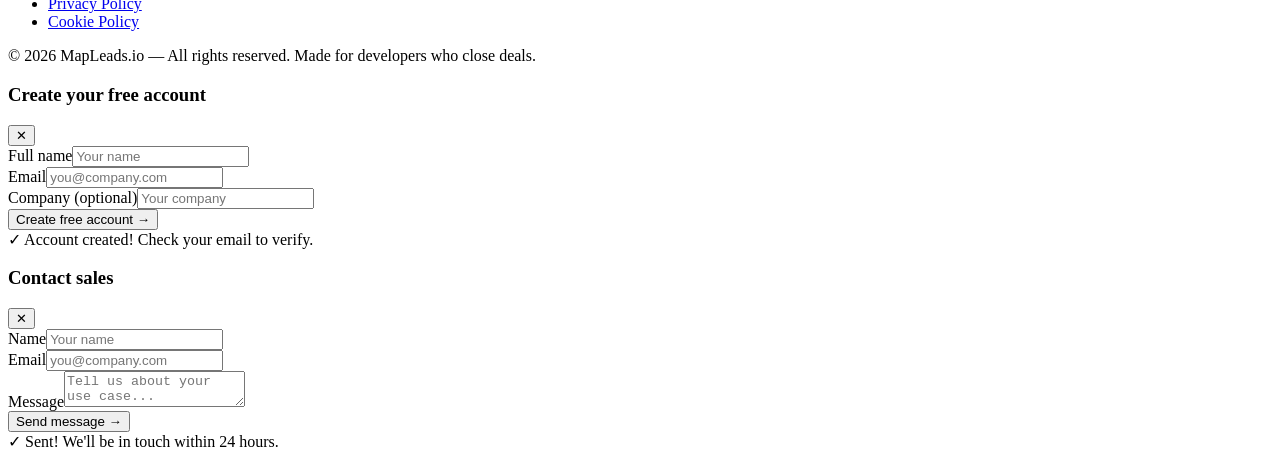
==== commit 8c6d7416: "Update fmt.Println output from 'Hello' to 'Goodbye'" ====
--- a/index.html
+++ b/index.html
@@ -3,861 +3,513 @@
 <head>
 <meta charset="UTF-8" />
 <meta name="viewport" content="width=device-width, initial-scale=1.0" />
-<title>MapLeads — Find Businesses Without Websites</title>
+<title>MapLeads — Find Businesses Without Websites | Google Maps Scraper</title>
+<meta name="description" content="Scrape Google Maps without an API. Find businesses with no website, extract phone numbers, addresses & emails across 40+ countries. Trusted by 12,000+ developers." />
 <link rel="preconnect" href="https://fonts.googleapis.com" />
 <link rel="preconnect" href="https://fonts.gstatic.com" crossorigin />
-<link href="https://fonts.googleapis.com/css2?family=Inter:wght@300;400;500;600;700;800&family=Space+Grotesk:wght@400;500;600;700&display=swap" rel="stylesheet" />
+<link href="https://fonts.googleapis.com/css2?family=Inter:wght@300;400;500;600;700;800;900&family=Syne:wght@700;800&display=swap" rel="stylesheet" />
+<link rel="stylesheet" href="main.css" />
 <style>
-  *, *::before, *::after { box-sizing: border-box; margin: 0; padding: 0; }
-  html { scroll-behavior: smooth; }
-  body {
-    font-family: 'Inter', sans-serif;
-    background: #ffffff;
-    color: #0f0f0f;
-    line-height: 1.6;
-    -webkit-font-smoothing: antialiased;
-  }
-
-  /* NAV */
-  nav {
-    position: sticky;
-    top: 0;
-    z-index: 100;
-    background: rgba(255,255,255,0.95);
-    backdrop-filter: blur(12px);
-    border-bottom: 1px solid #f0f0f0;
-    padding: 0 5vw;
-    display: flex;
-    align-items: center;
-    justify-content: space-between;
-    height: 64px;
-  }
-  .logo {
-    display: flex;
-    align-items: center;
-    gap: 8px;
-    font-family: 'Space Grotesk', sans-serif;
-    font-size: 20px;
-    font-weight: 700;
-    color: #0f0f0f;
-    text-decoration: none;
-  }
-  .logo-dot { color: #2563eb; }
-  .logo-icon {
-    width: 32px; height: 32px;
-    background: #2563eb;
-    border-radius: 8px;
-    display: flex; align-items: center; justify-content: center;
-  }
-  .logo-icon svg { width: 18px; height: 18px; fill: #fff; }
-  .nav-links {
-    display: flex;
-    align-items: center;
-    gap: 32px;
-    list-style: none;
-  }
-  .nav-links a {
-    text-decoration: none;
-    color: #555;
-    font-size: 14px;
-    font-weight: 500;
-    transition: color .2s;
-  }
-  .nav-links a:hover { color: #0f0f0f; }
-  .nav-cta {
-    background: #0f0f0f;
-    color: #fff !important;
-    padding: 8px 20px;
-    border-radius: 8px;
-    font-size: 14px !important;
-    font-weight: 600 !important;
-    transition: background .2s !important;
-    cursor: pointer;
-    border: none;
-  }
-  .nav-cta:hover { background: #2563eb !important; color: #fff !important; }
-
-  /* HERO */
-  .hero {
-    padding: 100px 5vw 80px;
-    max-width: 1200px;
-    margin: 0 auto;
-    display: grid;
-    grid-template-columns: 1fr 1fr;
-    gap: 60px;
-    align-items: center;
-  }
-  .hero-badge {
-    display: inline-flex;
-    align-items: center;
-    gap: 6px;
-    background: #eff6ff;
-    color: #2563eb;
-    font-size: 12px;
-    font-weight: 600;
-    padding: 6px 14px;
-    border-radius: 100px;
-    margin-bottom: 24px;
-    letter-spacing: 0.04em;
-    text-transform: uppercase;
-    animation: fadeInDown 0.6s ease-out;
-  }
-  .hero-badge span { width: 6px; height: 6px; background: #2563eb; border-radius: 50%; display: inline-block; }
-  h1 {
-    font-family: 'Space Grotesk', sans-serif;
-    font-size: clamp(36px, 4.5vw, 58px);
-    font-weight: 700;
-    line-height: 1.1;
-    letter-spacing: -0.03em;
-    color: #0f0f0f;
-    margin-bottom: 20px;
-    animation: fadeInUp 0.6s ease-out 0.1s both;
-  }
-  h1 em {
-    font-style: normal;
-    color: #2563eb;
-  }
-  .hero-sub {
-    font-size: 17px;
-    color: #555;
-    line-height: 1.7;
-    margin-bottom: 36px;
-    max-width: 480px;
-    animation: fadeInUp 0.6s ease-out 0.2s both;
-  }
-  .hero-actions { display: flex; gap: 14px; flex-wrap: wrap; animation: fadeInUp 0.6s ease-out 0.3s both; }
-  .btn-primary {
-    background: #0f0f0f;
-    color: #fff;
-    padding: 14px 28px;
-    border-radius: 10px;
-    font-size: 15px;
-    font-weight: 600;
-    text-decoration: none;
-    display: inline-flex;
-    align-items: center;
-    gap: 8px;
-    transition: background .2s, transform .15s;
-    border: none;
-    cursor: pointer;
-  }
-  .btn-primary:hover { background: #2563eb; transform: translateY(-1px); }
-  .btn-secondary {
-    background: #fff;
-    color: #0f0f0f;
-    padding: 14px 28px;
-    border-radius: 10px;
-    font-size: 15px;
-    font-weight: 600;
-    text-decoration: none;
-    display: inline-flex;
-    align-items: center;
-    gap: 8px;
-    border: 1.5px solid #e5e5e5;
-    transition: border-color .2s, transform .15s;
-    cursor: pointer;
-  }
-  .btn-secondary:hover { border-color: #2563eb; color: #2563eb; transform: translateY(-1px); }
-
-  /* HERO SEARCH DEMO */
-  .hero-demo {
-    background: #f8f9fc;
-    border: 1px solid #e8eaf0;
-    border-radius: 20px;
-    padding: 28px;
-    position: relative;
-    animation: fadeInRight 0.8s ease-out;
-  }
-  .demo-header {
-    display: flex;
-    align-items: center;
-    gap: 10px;
-    margin-bottom: 20px;
-  }
-  .demo-dots { display: flex; gap: 6px; }
-  .demo-dots span { width: 10px; height: 10px; border-radius: 50%; }
-  .demo-dots span:nth-child(1) { background: #ff5f57; }
-  .demo-dots span:nth-child(2) { background: #febc2e; }
-  .demo-dots span:nth-child(3) { background: #28c840; }
-  .demo-title { font-size: 13px; color: #888; margin-left: auto; font-weight: 500; }
-  .search-box {
-    background: #fff;
-    border: 1.5px solid #e0e0e0;
-    border-radius: 10px;
-    padding: 12px 16px;
-    display: flex;
-    align-items: center;
-    gap: 10px;
-    margin-bottom: 16px;
-  }
-  .search-box input {
-    border: none;
-    outline: none;
-    font-size: 14px;
-    color: #0f0f0f;
-    flex: 1;
-    background: transparent;
-    font-family: 'Inter', sans-serif;
-  }
-  .search-icon { color: #aaa; font-size: 16px; }
-  .filters-row {
-    display: flex;
-    gap: 8px;
-    margin-bottom: 20px;
-    flex-wrap: wrap;
-  }
-  .filter-chip {
-    background: #fff;
-    border: 1px solid #e0e0e0;
-    border-radius: 6px;
-    padding: 6px 12px;
-    font-size: 12px;
-    font-weight: 500;
-    color: #444;
-    cursor: pointer;
-    transition: all .15s;
-  }
-  .filter-chip.active { background: #2563eb; color: #fff; border-color: #2563eb; }
-  .result-cards { display: flex; flex-direction: column; gap: 10px; }
-  .result-card {
-    background: #fff;
-    border: 1px solid #e8eaf0;
-    border-radius: 10px;
-    padding: 14px 16px;
-    display: grid;
-    grid-template-columns: 1fr auto;
-    gap: 8px;
-    transition: border-color .2s, box-shadow .2s;
-    cursor: pointer;
-  }
-  .result-card:hover { border-color: #2563eb; box-shadow: 0 4px 20px rgba(37,99,235,0.08); }
-  .result-card .biz-name { font-size: 14px; font-weight: 600; color: #0f0f0f; margin-bottom: 3px; }
-  .result-card .biz-cat { font-size: 12px; color: #888; }
-  .result-card .biz-phone { font-size: 13px; color: #2563eb; font-weight: 500; text-align: right; }
-  .result-card .no-site {
-    display: inline-block;
-    background: #fef3cd;
-    color: #92610a;
-    font-size: 10px;
-    font-weight: 600;
-    padding: 3px 8px;
-    border-radius: 4px;
-    text-align: right;
-    white-space: nowrap;
-  }
-  .demo-run-btn {
-    width: 100%;
-    background: #2563eb;
-    color: #fff;
-    border: none;
-    border-radius: 8px;
-    padding: 12px;
-    font-size: 14px;
-    font-weight: 600;
-    cursor: pointer;
-    margin-top: 16px;
-    display: flex;
-    align-items: center;
-    justify-content: center;
-    gap: 8px;
-    font-family: 'Inter', sans-serif;
-    transition: background .2s;
-  }
-  .demo-run-btn:hover { background: #1d4ed8; }
-  .demo-stat {
-    margin-top: 14px;
-    font-size: 12px;
-    color: #888;
-    text-align: center;
-  }
-  .demo-stat strong { color: #2563eb; }
-
-  /* STATS */
-  .stats-bar {
-    border-top: 1px solid #f0f0f0;
-    border-bottom: 1px solid #f0f0f0;
-    padding: 28px 5vw;
-  }
-  .stats-inner {
-    max-width: 1200px;
-    margin: 0 auto;
-    display: flex;
-    justify-content: space-around;
-    gap: 20px;
-    flex-wrap: wrap;
-  }
-  .stat-item { text-align: center; }
-  .stat-num {
-    font-family: 'Space Grotesk', sans-serif;
-    font-size: 32px;
-    font-weight: 700;
-    color: #0f0f0f;
-    display: block;
-  }
-  .stat-label { font-size: 13px; color: #888; font-weight: 500; }
-
-  /* HOW IT WORKS */
-  section { padding: 100px 5vw; }
-  .section-inner { max-width: 1200px; margin: 0 auto; }
-  .section-eyebrow {
-    display: flex;
-    align-items: center;
-    gap: 10px;
-    margin-bottom: 14px;
-  }
-  .eyebrow-line { width: 24px; height: 2px; background: #2563eb; }
-  .eyebrow-text { font-size: 12px; font-weight: 700; color: #2563eb; letter-spacing: 0.08em; text-transform: uppercase; }
-  h2 {
-    font-family: 'Space Grotesk', sans-serif;
-    font-size: clamp(28px, 3vw, 42px);
-    font-weight: 700;
-    letter-spacing: -0.02em;
-    color: #0f0f0f;
-    margin-bottom: 16px;
-    line-height: 1.15;
-  }
-  .section-sub {
-    font-size: 16px;
-    color: #666;
-    max-width: 520px;
-    line-height: 1.7;
-    margin-bottom: 60px;
-  }
-  .steps-grid {
-    display: grid;
-    grid-template-columns: repeat(auto-fit, minmax(220px, 1fr));
-    gap: 32px;
-  }
-  .step-card {
-    padding: 32px 28px;
-    border: 1px solid #f0f0f0;
-    border-radius: 16px;
-    position: relative;
-    background: #fff;
-    transition: border-color .2s, transform .2s;
-  }
-  .step-card:hover { border-color: #2563eb; transform: translateY(-4px); }
-  .step-num {
-    font-family: 'Space Grotesk', sans-serif;
-    font-size: 11px;
-    font-weight: 700;
-    color: #2563eb;
-    letter-spacing: 0.1em;
-    margin-bottom: 16px;
-    display: block;
-  }
-  .step-icon {
-    width: 48px; height: 48px;
-    background: #eff6ff;
-    border-radius: 12px;
-    display: flex; align-items: center; justify-content: center;
-    margin-bottom: 20px;
-    font-size: 22px;
-  }
-  .step-card h3 {
-    font-family: 'Space Grotesk', sans-serif;
-    font-size: 18px;
-    font-weight: 600;
-    margin-bottom: 10px;
-    color: #0f0f0f;
-  }
-  .step-card p { font-size: 14px; color: #666; line-height: 1.7; }
-
-  /* FEATURES */
-  .features-section { background: #f8f9fc; }
-  .features-grid {
-    display: grid;
-    grid-template-columns: 1fr 1fr;
-    gap: 40px;
-    align-items: center;
-  }
-  .feature-list { list-style: none; display: flex; flex-direction: column; gap: 20px; }
-  .feature-item { display: flex; gap: 16px; align-items: flex-start; }
-  .feature-check {
-    width: 24px; height: 24px;
-    background: #eff6ff;
-    border-radius: 6px;
-    display: flex; align-items: center; justify-content: center;
-    flex-shrink: 0;
-    margin-top: 2px;
-    font-size: 13px;
-    color: #2563eb;
-    font-weight: 700;
-  }
-  .feature-item h4 { font-size: 15px; font-weight: 600; margin-bottom: 4px; }
-  .feature-item p { font-size: 13px; color: #666; line-height: 1.6; }
-
-  /* DATA PREVIEW */
-  .data-preview {
-    background: #0f0f0f;
-    border-radius: 16px;
-    overflow: hidden;
-    font-family: 'Inter', monospace;
-  }
-  .data-preview-header {
-    background: #1a1a1a;
-    padding: 12px 20px;
-    display: flex;
-    align-items: center;
-    gap: 8px;
-  }
-  .data-preview-header span { font-size: 12px; color: #666; }
-  .data-preview pre {
-    padding: 24px;
-    font-size: 12px;
-    line-height: 1.9;
-    color: #a3b3cc;
-    overflow-x: auto;
-  }
-  .json-key { color: #79b8ff; }
-  .json-str { color: #9ecbff; }
-  .json-num { color: #f97583; }
-  .json-bool { color: #fdab49; }
-
-  /* COUNTRIES */
-  .countries-section {}
-  .countries-grid {
-    display: grid;
-    grid-template-columns: repeat(auto-fill, minmax(140px, 1fr));
-    gap: 12px;
-    margin-top: 40px;
-  }
-  .country-card {
-    background: #fff;
-    border: 1px solid #f0f0f0;
-    border-radius: 10px;
-    padding: 16px;
-    text-align: center;
-    transition: border-color .2s, transform .2s;
-    cursor: default;
-  }
-  .country-card:hover { border-color: #2563eb; transform: translateY(-2px); }
-  .country-flag { font-size: 28px; display: block; margin-bottom: 6px; }
-  .country-name { font-size: 13px; font-weight: 600; color: #333; }
-  .country-count { font-size: 11px; color: #888; margin-top: 2px; }
-  .more-countries {
-    text-align: center;
-    margin-top: 24px;
-    font-size: 14px;
-    color: #888;
-  }
-  .more-countries strong { color: #2563eb; cursor: pointer; }
-
-  /* API DOCS PREVIEW */
-  .api-section { background: #f8f9fc; }
-  .api-grid {
-    display: grid;
-    grid-template-columns: 1fr 1.3fr;
-    gap: 60px;
-    align-items: start;
-  }
-  .endpoint-list { list-style: none; }
-  .endpoint-item {
-    display: flex;
-    align-items: center;
-    gap: 10px;
-    padding: 14px 0;
-    border-bottom: 1px solid #eee;
-  }
-  .method-badge {
-    font-size: 10px;
-    font-weight: 700;
-    padding: 3px 8px;
-    border-radius: 4px;
-    font-family: monospace;
-    flex-shrink: 0;
-  }
-  .method-get { background: #d1fae5; color: #065f46; }
-  .method-post { background: #dbeafe; color: #1d4ed8; }
-  .endpoint-path { font-size: 13px; font-family: monospace; color: #0f0f0f; }
-  .endpoint-desc { font-size: 12px; color: #888; margin-left: auto; }
-
-  /* PRICING */
-  .pricing-grid {
-    display: grid;
-    grid-template-columns: repeat(auto-fit, minmax(260px, 1fr));
-    gap: 24px;
-    margin-top: 60px;
-  }
-  .price-card {
-    border: 1px solid #e5e5e5;
-    border-radius: 16px;
-    padding: 36px 32px;
-    background: #fff;
-    transition: border-color .2s;
-  }
-  .price-card.featured {
-    border: 2px solid #2563eb;
-    position: relative;
-  }
-  .featured-badge {
-    position: absolute;
-    top: -12px;
-    left: 50%;
-    transform: translateX(-50%);
-    background: #2563eb;
-    color: #fff;
-    font-size: 11px;
-    font-weight: 700;
-    padding: 4px 16px;
-    border-radius: 100px;
-    letter-spacing: 0.05em;
-    white-space: nowrap;
-  }
-  .plan-name { font-size: 13px; font-weight: 700; color: #888; letter-spacing: 0.08em; text-transform: uppercase; margin-bottom: 12px; }
-  .plan-price {
-    font-family: 'Space Grotesk', sans-serif;
-    font-size: 48px;
-    font-weight: 700;
-    color: #0f0f0f;
-    letter-spacing: -0.03em;
-    line-height: 1;
-    margin-bottom: 4px;
-  }
-  .plan-price sup { font-size: 22px; vertical-align: top; margin-top: 8px; }
-  .plan-period { font-size: 13px; color: #888; margin-bottom: 28px; }
-  .plan-features { list-style: none; margin-bottom: 32px; display: flex; flex-direction: column; gap: 10px; }
-  .plan-features li { display: flex; align-items: flex-start; gap: 10px; font-size: 14px; color: #444; }
-  .plan-features li::before { content: '✓'; color: #2563eb; font-weight: 700; flex-shrink: 0; margin-top: 1px; }
-
-  /* TESTIMONIALS */
-  .testimonials-grid {
-    display: grid;
-    grid-template-columns: repeat(auto-fit, minmax(300px, 1fr));
-    gap: 24px;
-    margin-top: 60px;
-  }
-  .testimonial-card {
-    background: #fff;
-    border: 1px solid #f0f0f0;
-    border-radius: 16px;
-    padding: 28px;
-    transition: border-color .2s;
-  }
-  .testimonial-card:hover { border-color: #2563eb; }
-  .stars { color: #f59e0b; font-size: 14px; margin-bottom: 14px; letter-spacing: 2px; }
-  .testimonial-text { font-size: 14px; color: #444; line-height: 1.7; margin-bottom: 20px; font-style: italic; }
-  .reviewer { display: flex; align-items: center; gap: 12px; }
-  .reviewer-avatar {
-    width: 40px; height: 40px;
-    border-radius: 50%;
-    background: #eff6ff;
-    display: flex; align-items: center; justify-content: center;
-    font-size: 15px;
-    font-weight: 700;
-    color: #2563eb;
-    flex-shrink: 0;
-  }
-  .reviewer-name { font-size: 14px; font-weight: 600; }
-  .reviewer-role { font-size: 12px; color: #888; }
-
-  /* CTA */
-  .cta-section {
-    background: #0f0f0f;
-    padding: 100px 5vw;
-    text-align: center;
-  }
-  .cta-section h2 { color: #fff; margin-bottom: 16px; }
-  .cta-section p { color: #888; font-size: 16px; margin-bottom: 40px; max-width: 500px; margin-left: auto; margin-right: auto; }
-  .cta-section .btn-primary { background: #2563eb; font-size: 16px; padding: 16px 36px; }
-  .cta-section .btn-primary:hover { background: #1d4ed8; }
-
-  /* MODAL */
-  .modal {
-    display: none;
-    position: fixed;
-    z-index: 200;
-    left: 0;
-    top: 0;
-    width: 100%;
-    height: 100%;
-    background-color: rgba(0, 0, 0, 0.5);
-    animation: fadeIn 0.3s ease-out;
-  }
-  .modal.show { display: flex; align-items: center; justify-content: center; }
-  .modal-content {
-    background-color: #fff;
-    padding: 40px;
-    border-radius: 20px;
-    width: 90%;
-    max-width: 500px;
-    box-shadow: 0 10px 40px rgba(0,0,0,0.2);
-    animation: slideUp 0.3s ease-out;
-  }
-  .modal-header {
-    display: flex;
-    justify-content: space-between;
-    align-items: center;
-    margin-bottom: 24px;
-  }
-  .modal-header h3 { font-size: 24px; font-weight: 700; }
-  .close-btn {
-    background: none;
-    border: none;
-    font-size: 28px;
-    cursor: pointer;
-    color: #888;
-    transition: color 0.2s;
-  }
-  .close-btn:hover { color: #0f0f0f; }
-  .form-group {
-    margin-bottom: 16px;
-  }
-  .form-group label {
-    display: block;
-    font-size: 13px;
-    font-weight: 600;
-    margin-bottom: 6px;
-    color: #0f0f0f;
-  }
-  .form-group input,
-  .form-group textarea {
-    width: 100%;
-    padding: 12px;
-    border: 1.5px solid #e0e0e0;
-    border-radius: 8px;
-    font-family: 'Inter', sans-serif;
-    font-size: 14px;
-    transition: border-color 0.2s;
-  }
-  .form-group input:focus,
-  .form-group textarea:focus {
-    outline: none;
-    border-color: #2563eb;
-  }
-  .form-group textarea { resize: vertical; min-height: 100px; }
-  .form-submit {
-    width: 100%;
-    background: #2563eb;
-    color: #fff;
-    border: none;
-    padding: 12px;
-    border-radius: 8px;
-    font-weight: 600;
-    cursor: pointer;
-    transition: background 0.2s;
-    margin-top: 16px;
-  }
-  .form-submit:hover { background: #1d4ed8; }
-
-  /* FOOTER */
-  footer {
-    border-top: 1px solid #f0f0f0;
-    padding: 48px 5vw 32px;
-  }
-  .footer-inner {
-    max-width: 1200px;
-    margin: 0 auto;
-  }
-  .footer-top {
-    display: grid;
-    grid-template-columns: 2fr 1fr 1fr 1fr;
-    gap: 48px;
-    margin-bottom: 48px;
-  }
-  .footer-brand p { font-size: 13px; color: #888; margin-top: 12px; max-width: 240px; line-height: 1.7; }
-  .footer-col h5 { font-size: 12px; font-weight: 700; color: #0f0f0f; letter-spacing: 0.08em; text-transform: uppercase; margin-bottom: 16px; }
-  .footer-col ul { list-style: none; display: flex; flex-direction: column; gap: 10px; }
-  .footer-col ul li a { font-size: 13px; color: #888; text-decoration: none; transition: color .2s; cursor: pointer; }
-  .footer-col ul li a:hover { color: #2563eb; }
-  .footer-bottom {
-    border-top: 1px solid #f0f0f0;
-    padding-top: 24px;
-    display: flex;
-    justify-content: space-between;
-    align-items: center;
-    font-size: 12px;
-    color: #aaa;
-    flex-wrap: wrap;
-    gap: 12px;
-  }
-
-  /* MISC */
-  .tag {
-    display: inline-block;
-    background: #f0f4ff;
-    color: #2563eb;
-    font-size: 11px;
-    font-weight: 600;
-    padding: 3px 10px;
-    border-radius: 4px;
-  }
-  .divider {
-    height: 1px;
-    background: #f0f0f0;
-    max-width: 1200px;
-    margin: 0 auto;
-  }
-  .success-message {
-    display: none;
-    background: #d1fae5;
-    color: #065f46;
-    padding: 12px 16px;
-    border-radius: 8px;
-    margin-top: 16px;
-    font-size: 14px;
-    animation: fadeIn 0.3s ease-out;
-  }
-  .success-message.show { display: block; }
-
-  @keyframes fadeInDown {
-    from { opacity: 0; transform: translateY(-10px); }
-    to { opacity: 1; transform: translateY(0); }
-  }
-  @keyframes fadeInUp {
-    from { opacity: 0; transform: translateY(10px); }
-    to { opacity: 1; transform: translateY(0); }
-  }
-  @keyframes fadeInRight {
-    from { opacity: 0; transform: translateX(20px); }
-    to { opacity: 1; transform: translateX(0); }
-  }
-  @keyframes fadeIn {
-    from { opacity: 0; }
-    to { opacity: 1; }
-  }
-  @keyframes slideUp {
-    from { opacity: 0; transform: translateY(20px); }
-    to { opacity: 1; transform: translateY(0); }
-  }
-
-  @media (max-width: 768px) {
-    .hero { grid-template-columns: 1fr; gap: 40px; padding: 60px 5vw; }
-    .features-grid { grid-template-columns: 1fr; }
-    .api-grid { grid-template-columns: 1fr; }
-    .footer-top { grid-template-columns: 1fr 1fr; }
-    .nav-links { display: none; }
-    .stats-inner { justify-content: center; }
-    .footer-top { grid-template-columns: 1fr; }
-    .modal-content { width: 95%; padding: 30px 20px; }
-  }
+/* ======= PAGE-SPECIFIC STYLES ======= */
+
+/* HERO */
+.hero {
+  padding: 96px 5vw 80px;
+  max-width: 1200px; margin: 0 auto;
+  display: grid; grid-template-columns: 1fr 1fr;
+  gap: 64px; align-items: center;
+}
+.hero-announce {
+  display: inline-flex; align-items: center; gap: 8px;
+  background: var(--blue-light); color: var(--blue);
+  font-size: 12px; font-weight: 700; padding: 6px 14px;
+  border-radius: 100px; margin-bottom: 24px; letter-spacing: .05em;
+  text-transform: uppercase;
+}
+.hero-announce .live-dot {
+  width: 7px; height: 7px; background: var(--blue);
+  border-radius: 50%; animation: pulse 1.8s infinite;
+}
+.hero h1 {
+  font-family: 'Syne', sans-serif; font-weight: 800;
+  font-size: clamp(36px, 4.5vw, 58px);
+  letter-spacing: -0.03em; line-height: 1.05;
+  margin-bottom: 22px;
+}
+.hero h1 .accent { color: var(--blue); }
+.hero-sub {
+  font-size: 17px; color: var(--gray-500); line-height: 1.75;
+  margin-bottom: 36px; max-width: 480px;
+}
+.hero-actions { display: flex; gap: 12px; flex-wrap: wrap; margin-bottom: 40px; }
+.hero-trust {
+  display: flex; align-items: center; gap: 12px;
+  font-size: 13px; color: var(--gray-500);
+}
+.trust-avatars { display: flex; }
+.trust-avatars span {
+  width: 30px; height: 30px; border-radius: 50%;
+  background: linear-gradient(135deg, var(--blue), #1d4ed8);
+  border: 2px solid #fff; display: flex; align-items: center;
+  justify-content: center; font-size: 11px; font-weight: 700; color: #fff;
+  margin-right: -8px;
+}
+.hero-stars { color: #f59e0b; font-size: 13px; margin-right: 2px; }
+
+/* HERO DEMO WIDGET */
+.demo-card {
+  background: var(--gray-50); border: 1px solid var(--gray-100);
+  border-radius: var(--radius-xl); padding: 24px; position: relative;
+  box-shadow: var(--shadow-lg);
+}
+.demo-bar {
+  display: flex; align-items: center; gap: 8px; margin-bottom: 18px;
+}
+.demo-bar .dots { display: flex; gap: 5px; }
+.demo-bar .dots span { width: 10px; height: 10px; border-radius: 50%; }
+.demo-bar .dots .d1 { background: #ff5f57; }
+.demo-bar .dots .d2 { background: #febc2e; }
+.demo-bar .dots .d3 { background: #28c840; }
+.demo-bar .demo-url {
+  flex: 1; background: #fff; border: 1px solid var(--gray-300);
+  border-radius: 6px; padding: 5px 12px; font-size: 12px;
+  color: var(--gray-500); font-family: monospace;
+}
+.demo-search {
+  background: #fff; border: 1.5px solid var(--gray-300);
+  border-radius: var(--radius); padding: 10px 14px;
+  display: flex; align-items: center; gap: 8px; margin-bottom: 12px;
+}
+.demo-search input {
+  flex: 1; border: none; outline: none; font-size: 13px;
+  font-family: 'Inter', sans-serif; color: var(--black); background: transparent;
+}
+.demo-search .go {
+  background: var(--blue); color: #fff; border: none;
+  border-radius: 6px; padding: 6px 14px; font-size: 12px;
+  font-weight: 600; cursor: pointer; font-family: 'Inter', sans-serif;
+  transition: background .2s;
+}
+.demo-search .go:hover { background: var(--blue-dark); }
+.demo-filters { display: flex; gap: 6px; flex-wrap: wrap; margin-bottom: 14px; }
+.chip {
+  background: #fff; border: 1px solid var(--gray-300);
+  border-radius: 6px; padding: 5px 11px; font-size: 11px;
+  font-weight: 600; color: var(--gray-500); cursor: pointer; transition: var(--transition);
+}
+.chip.on { background: var(--blue); color: #fff; border-color: var(--blue); }
+.demo-results { display: flex; flex-direction: column; gap: 8px; }
+.demo-result {
+  background: #fff; border: 1px solid var(--gray-100);
+  border-radius: var(--radius); padding: 12px 14px;
+  display: grid; grid-template-columns: 1fr auto;
+  gap: 6px; transition: var(--transition);
+}
+.demo-result:hover { border-color: var(--blue); box-shadow: 0 2px 12px rgba(37,99,235,.08); }
+.dr-name { font-size: 13px; font-weight: 700; color: var(--black); margin-bottom: 2px; }
+.dr-cat  { font-size: 11px; color: var(--gray-500); }
+.dr-phone { font-size: 12px; color: var(--blue); font-weight: 600; text-align: right; }
+.dr-no-site {
+  display: inline-block; background: var(--amber-light);
+  color: var(--amber); font-size: 10px; font-weight: 700;
+  padding: 2px 7px; border-radius: 4px; text-align: right;
+}
+.demo-run {
+  width: 100%; margin-top: 14px; background: var(--black);
+  color: #fff; border: none; padding: 11px;
+  border-radius: var(--radius); font-size: 13px; font-weight: 600;
+  cursor: pointer; font-family: 'Inter', sans-serif; transition: background .2s;
+}
+.demo-run:hover { background: var(--blue); }
+.demo-count {
+  text-align: center; font-size: 11px; color: var(--gray-500);
+  margin-top: 10px;
+}
+
+/* LOGOS STRIP */
+.logos-strip {
+  padding: 32px 5vw;
+  border-top: 1px solid var(--gray-100);
+  border-bottom: 1px solid var(--gray-100);
+}
+.logos-inner {
+  max-width: 1200px; margin: 0 auto;
+  display: flex; align-items: center; gap: 40px; flex-wrap: wrap;
+}
+.logos-label { font-size: 12px; font-weight: 600; color: var(--gray-300); text-transform: uppercase; letter-spacing: .08em; white-space: nowrap; }
+.logos-row { display: flex; align-items: center; gap: 36px; flex-wrap: wrap; }
+.logos-row span { font-size: 15px; font-weight: 700; color: var(--gray-300); letter-spacing: -.01em; }
+
+/* HOW IT WORKS */
+.steps { padding: 96px 5vw; }
+.steps-inner { max-width: 1200px; margin: 0 auto; }
+.steps-head { max-width: 560px; margin-bottom: 64px; }
+.steps-grid {
+  display: grid; grid-template-columns: repeat(3,1fr); gap: 32px;
+}
+.step-card {
+  padding: 36px; background: #fff;
+  border: 1px solid var(--gray-100); border-radius: var(--radius-lg);
+  transition: var(--transition); position: relative;
+}
+.step-card:hover { border-color: var(--blue); box-shadow: var(--shadow); transform: translateY(-3px); }
+.step-num {
+  width: 48px; height: 48px; background: var(--blue-light);
+  border-radius: 12px; display: flex; align-items: center;
+  justify-content: center; font-family: 'Syne', sans-serif;
+  font-size: 20px; font-weight: 800; color: var(--blue); margin-bottom: 20px;
+}
+.step-card h3 { font-size: 18px; margin-bottom: 10px; }
+.step-card p { font-size: 14px; }
+.step-arrow {
+  position: absolute; right: -18px; top: 40px;
+  color: var(--gray-300); font-size: 22px; z-index: 1;
+}
+
+/* FEATURES GRID */
+.features { padding: 96px 5vw; background: var(--gray-50); }
+.features-inner { max-width: 1200px; margin: 0 auto; }
+.features-head { max-width: 560px; margin-bottom: 64px; }
+.features-grid {
+  display: grid; grid-template-columns: repeat(3,1fr); gap: 2px;
+  background: var(--gray-100); border-radius: var(--radius-lg);
+  overflow: hidden;
+}
+.feat-card {
+  background: #fff; padding: 36px;
+  transition: var(--transition);
+}
+.feat-card:hover { background: var(--blue-light); }
+.feat-icon {
+  width: 44px; height: 44px; background: var(--blue-light);
+  border-radius: 10px; display: flex; align-items: center;
+  justify-content: center; font-size: 20px; margin-bottom: 18px;
+}
+.feat-card h3 { font-size: 16px; margin-bottom: 8px; }
+.feat-card p  { font-size: 13px; }
+
+/* COUNTRIES */
+.countries { padding: 96px 5vw; }
+.countries-inner { max-width: 1200px; margin: 0 auto; }
+.countries-head { max-width: 560px; margin-bottom: 48px; }
+.country-grid {
+  display: grid; grid-template-columns: repeat(auto-fill, minmax(180px, 1fr)); gap: 12px;
+}
+.country-card {
+  background: var(--gray-50); border: 1px solid var(--gray-100);
+  border-radius: var(--radius); padding: 16px 18px;
+  display: flex; align-items: center; gap: 10px;
+  transition: var(--transition); cursor: default;
+}
+.country-card:hover { border-color: var(--blue); background: var(--blue-light); }
+.cf { font-size: 22px; }
+.cn { font-size: 13px; font-weight: 600; color: var(--gray-700); }
+.more-countries {
+  grid-column: 1/-1; text-align: center; padding: 20px;
+  font-size: 14px; color: var(--gray-500);
+}
+
+/* API CODE BLOCK */
+.api-section { padding: 96px 5vw; background: var(--gray-50); }
+.api-inner {
+  max-width: 1200px; margin: 0 auto;
+  display: grid; grid-template-columns: 1fr 1fr; gap: 64px; align-items: center;
+}
+.api-text .eyebrow { margin-bottom: 16px; }
+.api-text h2 { margin-bottom: 16px; }
+.api-text p  { margin-bottom: 24px; }
+.api-feats { list-style: none; display: flex; flex-direction: column; gap: 12px; margin-bottom: 28px; }
+.api-feats li {
+  display: flex; align-items: flex-start; gap: 10px;
+  font-size: 14px; color: var(--gray-700);
+}
+.api-feats li::before {
+  content: '✓'; color: var(--blue); font-weight: 700;
+  flex-shrink: 0; margin-top: 1px;
+}
+.code-window {
+  background: #0f1117; border-radius: var(--radius-lg);
+  overflow: hidden; box-shadow: var(--shadow-lg);
+}
+.code-window-bar {
+  background: #1c2030; padding: 12px 16px;
+  display: flex; align-items: center; gap: 6px;
+}
+.code-window-bar .d1 { background:#ff5f57; }
+.code-window-bar .d2 { background:#febc2e; }
+.code-window-bar .d3 { background:#28c840; }
+.code-window-bar span { width: 10px; height: 10px; border-radius: 50%; }
+.code-window-bar .fname {
+  font-size: 12px; color: rgba(255,255,255,.35);
+  font-family: monospace; margin-left: 8px;
+}
+.code-body {
+  padding: 24px; font-family: 'Courier New', monospace;
+  font-size: 13px; line-height: 1.9; color: #a3b3cc;
+  white-space: pre;
+}
+.kw   { color: #c792ea; }
+.str  { color: #c3e88d; }
+.fn   { color: #82aaff; }
+.cmt  { color: #546e7a; }
+.num  { color: #f78c6c; }
+
+/* PRICING */
+.pricing { padding: 96px 5vw; }
+.pricing-inner { max-width: 1100px; margin: 0 auto; }
+.pricing-head { max-width: 560px; margin-bottom: 56px; }
+.pricing-grid {
+  display: grid; grid-template-columns: repeat(3,1fr); gap: 24px;
+}
+.plan {
+  border: 1.5px solid var(--gray-100); border-radius: var(--radius-xl);
+  padding: 36px; position: relative; transition: var(--transition);
+}
+.plan:hover { border-color: var(--blue); box-shadow: var(--shadow); }
+.plan.pop { border-color: var(--blue); box-shadow: 0 0 0 4px rgba(37,99,235,.07); }
+.plan-badge {
+  position: absolute; top: -13px; left: 50%; transform: translateX(-50%);
+  background: var(--blue); color: #fff; font-size: 11px; font-weight: 700;
+  padding: 4px 16px; border-radius: 100px; white-space: nowrap;
+  letter-spacing: .04em; text-transform: uppercase;
+}
+.plan-name { font-size: 12px; font-weight: 700; text-transform: uppercase; letter-spacing: .08em; color: var(--gray-500); margin-bottom: 16px; }
+.plan-price { margin-bottom: 4px; }
+.plan-price .amt {
+  font-family: 'Syne', sans-serif; font-size: 48px;
+  font-weight: 800; color: var(--black); letter-spacing: -0.03em;
+}
+.plan-price .cur { font-size: 24px; font-weight: 700; vertical-align: top; margin-top: 12px; display: inline-block; }
+.plan-period { font-size: 13px; color: var(--gray-500); margin-bottom: 28px; }
+.plan-feats { list-style: none; display: flex; flex-direction: column; gap: 10px; margin-bottom: 28px; }
+.plan-feats li {
+  font-size: 14px; color: var(--gray-700);
+  display: flex; align-items: center; gap: 9px;
+  padding-bottom: 10px; border-bottom: 1px solid var(--gray-100);
+}
+.plan-feats li:last-child { border-bottom: none; padding-bottom: 0; }
+.plan-feats li::before { content: '✓'; color: var(--blue); font-weight: 700; flex-shrink: 0; }
+
+/* TESTIMONIALS */
+.testimonials { padding: 96px 5vw; background: var(--gray-50); }
+.testimonials-inner { max-width: 1200px; margin: 0 auto; }
+.testimonials-head { max-width: 560px; margin-bottom: 56px; }
+.testi-grid { display: grid; grid-template-columns: repeat(3,1fr); gap: 24px; }
+.testi {
+  background: #fff; border: 1px solid var(--gray-100);
+  border-radius: var(--radius-lg); padding: 32px; transition: var(--transition);
+}
+.testi:hover { box-shadow: var(--shadow); }
+.testi-stars { color: #f59e0b; font-size: 15px; margin-bottom: 16px; }
+.testi-quote { font-size: 15px; color: var(--gray-700); line-height: 1.7; margin-bottom: 24px; font-style: italic; }
+.testi-author { display: flex; align-items: center; gap: 12px; }
+.testi-avatar {
+  width: 40px; height: 40px; border-radius: 50%;
+  background: linear-gradient(135deg, var(--blue), #1d4ed8);
+  display: flex; align-items: center; justify-content: center;
+  font-size: 13px; font-weight: 700; color: #fff; flex-shrink: 0;
+}
+.testi-name { font-size: 14px; font-weight: 700; margin-bottom: 2px; }
+.testi-role { font-size: 12px; color: var(--gray-500); }
+
+/* STATS BAR */
+.stats-bar { padding: 72px 5vw; }
+.stats-inner {
+  max-width: 1100px; margin: 0 auto;
+  display: grid; grid-template-columns: repeat(4,1fr);
+  gap: 24px;
+}
+.stat-item { text-align: center; }
+.stat-num {
+  font-family: 'Syne', sans-serif; font-size: 44px;
+  font-weight: 800; color: var(--black); letter-spacing: -0.03em;
+  margin-bottom: 6px;
+}
+.stat-num .accent { color: var(--blue); }
+.stat-label { font-size: 14px; color: var(--gray-500); }
+
+/* CTA BANNER */
+.cta-banner {
+  padding: 80px 5vw;
+  background: var(--black);
+  text-align: center;
+}
+.cta-banner h2 {
+  font-family: 'Syne', sans-serif; font-size: clamp(28px, 4vw, 48px);
+  font-weight: 800; color: #fff; margin-bottom: 16px;
+  letter-spacing: -0.03em;
+}
+.cta-banner p { color: rgba(255,255,255,.55); margin-bottom: 36px; font-size: 17px; }
+.cta-banner .btn-blue { font-size: 16px; padding: 16px 36px; }
+.cta-sub { margin-top: 14px; font-size: 13px; color: rgba(255,255,255,.35); }
+
+/* RESPONSIVE */
+@media (max-width: 1024px) {
+  .steps-grid,
+  .features-grid { grid-template-columns: repeat(2,1fr); }
+  .pricing-grid { grid-template-columns: 1fr; max-width: 480px; }
+  .testi-grid { grid-template-columns: 1fr; }
+  .stats-inner { grid-template-columns: repeat(2,1fr); }
+  .step-arrow { display: none; }
+}
+@media (max-width: 768px) {
+  .hero { grid-template-columns: 1fr; padding: 60px 5vw 48px; gap: 40px; }
+  .api-inner { grid-template-columns: 1fr; }
+  .features-grid { grid-template-columns: 1fr; }
+  .country-grid { grid-template-columns: repeat(2,1fr); }
+}
 </style>
 </head>
 <body>
 
 <!-- NAV -->
-<nav>
-  <a href="#" class="logo">
-    <div class="logo-icon">
-      <svg viewBox="0 0 24 24" xmlns="http://www.w3.org/2000/svg"><path d="M12 2C8.13 2 5 5.13 5 9c0 5.25 7 13 7 13s7-7.75 7-13c0-3.87-3.13-7-7-7zm0 9.5c-1.38 0-2.5-1.12-2.5-2.5s1.12-2.5 2.5-2.5 2.5 1.12 2.5 2.5-1.12 2.5-2.5 2.5z" fill="currentColor"/></svg>
-    </div>
-    MapLeads<span class="logo-dot">.</span>io
-  </a>
-  <ul class="nav-links">
-    <li><a href="#how-it-works">How it works</a></li>
-    <li><a href="#countries">Countries</a></li>
-    <li><a href="#api">API</a></li>
-    <li><a href="#pricing">Pricing</a></li>
-    <li><button class="nav-cta" onclick="openModal('signup')">Start free</button></li>
-  </ul>
+<nav class="nav">
+  <div class="nav-inner">
+    <a href="index.html" class="nav-logo">
+      <div class="nav-logo-icon">
+        <svg viewBox="0 0 24 24"><path d="M12 2C8.13 2 5 5.13 5 9c0 5.25 7 13 7 13s7-7.75 7-13c0-3.87-3.13-7-7-7zm0 9.5c-1.38 0-2.5-1.12-2.5-2.5s1.12-2.5 2.5-2.5 2.5 1.12 2.5 2.5-1.12 2.5-2.5 2.5z"/></svg>
+      </div>
+      MapLeads<span class="dot">.</span>io
+    </a>
+    <ul class="nav-links" id="navLinks">
+      <li><a href="docs.html">Docs</a></li>
+      <li><a href="pricing.html">Pricing</a></li>
+      <li><a href="blog.html">Blog</a></li>
+      <li><a href="about.html">About</a></li>
+      <li><a href="contact.html">Contact</a></li>
+      <li><a href="admin.html" class="nav-cta">Dashboard →</a></li>
+    </ul>
+    <button class="nav-burger" onclick="toggleNav()" aria-label="Menu">
+      <span></span><span></span><span></span>
+    </button>
+  </div>
 </nav>
 
 <!-- HERO -->
-<section style="padding: 0;">
+<section>
   <div class="hero">
-    <div>
-      <div class="hero-badge"><span></span> Live Google Maps data</div>
-      <h1>Find businesses <em>without websites</em> in any country</h1>
-      <p class="hero-sub">MapLeads scrapes Google Maps in real time to surface offline businesses — complete with phone numbers, addresses, categories, and ratings — across 30+ countries. Build your outreach list in seconds.</p>
+    <div class="hero-left anim-up">
+      <div class="hero-announce">
+        <span class="live-dot"></span>
+        Now covering 40+ countries
+      </div>
+      <h1>Find businesses <span class="accent">without websites</span> anywhere on Earth</h1>
+      <p class="hero-sub">Scrape Google Maps directly — no API key needed. Extract phone numbers, addresses, emails and business details from 50M+ offline businesses ready for your pitch.</p>
       <div class="hero-actions">
-        <button class="btn-primary" onclick="openModal('signup')">Start scraping free →</button>
-        <a href="#api" class="btn-secondary">View API docs</a>
-      </div>
-    </div>
-    <div class="hero-demo">
-      <div class="demo-header">
-        <div class="demo-dots"><span></span><span></span><span></span></div>
-        <span class="demo-title">MapLeads search</span>
-      </div>
-      <div class="search-box">
-        <span class="search-icon">🔍</span>
-        <input type="text" value="restaurants Berlin, Germany" readonly />
-      </div>
-      <div class="filters-row">
-        <div class="filter-chip active" onclick="toggleFilter(this)">No website</div>
-        <div class="filter-chip" onclick="toggleFilter(this)">Has phone</div>
-        <div class="filter-chip" onclick="toggleFilter(this)">4★+</div>
-        <div class="filter-chip" onclick="toggleFilter(this)">Open now</div>
-      </div>
-      <div class="result-cards">
-        <div class="result-card">
-          <div>
-            <div class="biz-name">Gasthaus Zur Linde</div>
-            <div class="biz-cat">Restaurant · Mitte, Berlin</div>
+        <button class="btn btn-primary btn-lg" onclick="openModal('signup')">Start for free →</button>
+        <a href="docs.html" class="btn btn-outline btn-lg">View API docs</a>
+      </div>
+      <div class="hero-trust">
+        <div class="trust-avatars">
+          <span>AC</span><span>SM</span><span>JK</span><span>DP</span>
+        </div>
+        <span>
+          <span class="hero-stars">★★★★★</span>
+          Trusted by <strong>12,000+</strong> developers &amp; agencies
+        </span>
+      </div>
+    </div>
+    <div class="hero-right anim-up anim-up-d2">
+      <div class="demo-card">
+        <div class="demo-bar">
+          <div class="dots"><span class="d1"></span><span class="d2"></span><span class="d3"></span></div>
+          <div class="demo-url">mapleads.io/scrape</div>
+        </div>
+        <div class="demo-search">
+          <span>🔍</span>
+          <input type="text" value="restaurants in Berlin, Germany" id="demoInput" />
+          <button class="go" onclick="runLiveDemo()">Scrape</button>
+        </div>
+        <div class="demo-filters">
+          <span class="chip on" onclick="toggleChip(this)">No website</span>
+          <span class="chip on" onclick="toggleChip(this)">Has phone</span>
+          <span class="chip" onclick="toggleChip(this)">Rating 4+</span>
+          <span class="chip" onclick="toggleChip(this)">Email found</span>
+        </div>
+        <div class="demo-results" id="demoResults">
+          <div class="demo-result">
+            <div><div class="dr-name">Gasthaus Zur Linde</div><div class="dr-cat">German Restaurant · Berlin Mitte</div></div>
+            <div><div class="dr-phone">+49 30 2456 7890</div><div class="dr-no-site">NO WEBSITE</div></div>
           </div>
-          <div>
-            <div class="biz-phone">+49 30 2456 7890</div>
-            <div class="no-site">No website</div>
+          <div class="demo-result">
+            <div><div class="dr-name">Pizzeria Da Marco</div><div class="dr-cat">Italian · Prenzlauer Berg</div></div>
+            <div><div class="dr-phone">+49 30 4411 2233</div><div class="dr-no-site">NO WEBSITE</div></div>
+          </div>
+          <div class="demo-result">
+            <div><div class="dr-name">Café Morgenrot</div><div class="dr-cat">Café · Friedrichshain</div></div>
+            <div><div class="dr-phone">+49 30 9987 0044</div><div class="dr-no-site">NO WEBSITE</div></div>
           </div>
         </div>
-        <div class="result-card">
-          <div>
-            <div class="biz-name">Bäckerei Schmidt</div>
-            <div class="biz-cat">Bakery · Prenzlauer Berg</div>
-          </div>
-          <div>
-            <div class="biz-phone">+49 30 4412 9981</div>
-            <div class="no-site">No website</div>
-          </div>
-        </div>
-        <div class="result-card">
-          <div>
-            <div class="biz-name">Friedrichshain Imbiss</div>
-            <div class="biz-cat">Fast food · Friedrichshain</div>
-          </div>
-          <div>
-            <div class="biz-phone">+49 30 9834 1120</div>
-            <div class="no-site">No website</div>
-          </div>
-        </div>
-      </div>
-      <button class="demo-run-btn" onclick="runDemo()">⚡ Run scrape — export 500 results</button>
-      <p class="demo-stat">Found <strong>2,847 businesses</strong> without websites in Berlin</p>
+        <button class="demo-run" onclick="runLiveDemo()">▶ Run live scrape</button>
+        <div class="demo-count" id="demoCount">Showing 3 of <strong>2,847</strong> results · Export to CSV</div>
+      </div>
     </div>
   </div>
 </section>
+
+<!-- LOGOS -->
+<div class="logos-strip">
+  <div class="logos-inner">
+    <span class="logos-label">Used by teams at</span>
+    <div class="logos-row">
+      <span>Accenture</span>
+      <span>Webflow</span>
+      <span>Pipedrive</span>
+      <span>HubSpot</span>
+      <span>Fiverr</span>
+      <span>Freelancers Union</span>
+    </div>
+  </div>
+</div>
 
 <!-- STATS -->
 <div class="stats-bar">
   <div class="stats-inner">
-    <div class="stat-item"><span class="stat-num">50M+</span><span class="stat-label">Businesses indexed</span></div>
-    <div class="stat-item"><span class="stat-num">30+</span><span class="stat-label">Countries supported</span></div>
-    <div class="stat-item"><span class="stat-num">99.2%</span><span class="stat-label">Phone accuracy</span></div>
-    <div class="stat-item"><span class="stat-num">24/7</span><span class="stat-label">Real-time scraping</span></div>
-    <div class="stat-item"><span class="stat-num">12k+</span><span class="stat-label">Developers using API</span></div>
+    <div class="stat-item">
+      <div class="stat-num">50M<span class="accent">+</span></div>
+      <div class="stat-label">Businesses indexed</div>
+    </div>
+    <div class="stat-item">
+      <div class="stat-num">40<span class="accent">+</span></div>
+      <div class="stat-label">Countries covered</div>
+    </div>
+    <div class="stat-item">
+      <div class="stat-num">99<span class="accent">%</span></div>
+      <div class="stat-label">Phone number accuracy</div>
+    </div>
+    <div class="stat-item">
+      <div class="stat-num">12K<span class="accent">+</span></div>
+      <div class="stat-label">Active developers</div>
+    </div>
   </div>
 </div>
 
+<div class="divider"></div>
+
 <!-- HOW IT WORKS -->
-<section id="how-it-works">
-  <div class="section-inner">
-    <div class="section-eyebrow"><div class="eyebrow-line"></div><span class="eyebrow-text">How it works</span></div>
-    <h2>From search to leads in<br>under 60 seconds</h2>
-    <p class="section-sub">MapLeads automates the entire discovery pipeline — no API keys needed, no rate limits, no setup friction.</p>
+<section class="steps">
+  <div class="steps-inner">
+    <div class="steps-head">
+      <div class="eyebrow">How it works</div>
+      <h2>From search to leads in under 60 seconds</h2>
+    </div>
     <div class="steps-grid">
       <div class="step-card">
-        <span class="step-num">STEP 01</span>
-        <div class="step-icon">🗺️</div>
-        <h3>Enter your search</h3>
-        <p>Type any business category and location. We support city, region, postal code, or country-level searches across 30+ countries.</p>
+        <div class="step-num">01</div>
+        <h3>Pick a category &amp; location</h3>
+        <p>Type any business type — restaurants, plumbers, dentists — and any city, region, or country. We search across 40+ countries instantly.</p>
+        <span class="step-arrow">→</span>
       </div>
       <div class="step-card">
-        <span class="step-num">STEP 02</span>
-        <div class="step-icon">🔎</div>
-        <h3>We scrape Google Maps</h3>
-        <p>Our engine fetches live Google Maps results, bypassing restrictions without any API key. Always fresh, never cached from months ago.</p>
+        <div class="step-num">02</div>
+        <h3>Apply smart filters</h3>
+        <p>Filter by "no website," has phone number, minimum rating, or email found. Zero in on exactly the offline businesses you want to pitch.</p>
+        <span class="step-arrow">→</span>
       </div>
       <div class="step-card">
-        <span class="step-num">STEP 03</span>
-        <div class="step-icon">🚫</div>
-        <h3>Filter: no website only</h3>
-        <p>We detect which businesses are missing a website — a massive untapped market for web agencies, SaaS tools, and outreach campaigns.</p>
-      </div>
-      <div class="step-card">
-        <span class="step-num">STEP 04</span>
-        <div class="step-icon">📤</div>
-        <h3>Export clean data</h3>
-        <p>Download as CSV or JSON with name, phone, address, category, rating, review count, GPS coordinates, and website status.</p>
+        <div class="step-num">03</div>
+        <h3>Export &amp; close deals</h3>
+        <p>Download clean CSV, JSON, or Excel files. Connect to your CRM via webhook. Start calling and closing the same day.</p>
       </div>
     </div>
   </div>
@@ -866,231 +518,200 @@
 <div class="divider"></div>
 
 <!-- FEATURES -->
-<section id="features" class="features-section">
-  <div class="section-inner">
+<section class="features">
+  <div class="features-inner">
+    <div class="features-head">
+      <div class="eyebrow">Features</div>
+      <h2>Everything you need. Nothing you don't.</h2>
+    </div>
     <div class="features-grid">
-      <div>
-        <div class="section-eyebrow"><div class="eyebrow-line"></div><span class="eyebrow-text">Features</span></div>
-        <h2>Everything a developer needs, nothing they don't</h2>
-        <p class="section-sub" style="margin-bottom: 36px;">Built API-first. Integrate MapLeads into your outreach tool, CRM, or SaaS product in minutes.</p>
-        <ul class="feature-list">
-          <li class="feature-item">
-            <div class="feature-check">✓</div>
-            <div>
-              <h4>No API key required</h4>
-              <p>We handle all Google Maps access internally. You just call our clean REST API.</p>
-            </div>
-          </li>
-          <li class="feature-item">
-            <div class="feature-check">✓</div>
-            <div>
-              <h4>Phone number extraction</h4>
-              <p>Verified phone numbers formatted to international E.164 standard, ready for outreach.</p>
-            </div>
-          </li>
-          <li class="feature-item">
-            <div class="feature-check">✓</div>
-            <div>
-              <h4>Website presence detection</h4>
-              <p>Accurately flags businesses with no website, outdated domain, or broken link.</p>
-            </div>
-          </li>
-          <li class="feature-item">
-            <div class="feature-check">✓</div>
-            <div>
-              <h4>Bulk CSV/JSON export</h4>
-              <p>Export up to 50,000 results per job. Schedule recurring scrapes via webhook.</p>
-            </div>
-          </li>
-          <li class="feature-item">
-            <div class="feature-check">✓</div>
-            <div>
-              <h4>GPS coordinates included</h4>
-              <p>Latitude and longitude for every result. Plot on your own maps, filter by radius.</p>
-            </div>
-          </li>
-          <li class="feature-item">
-            <div class="feature-check">✓</div>
-            <div>
-              <h4>Webhook notifications</h4>
-              <p>Get notified when a scrape job completes. Pipe results directly into your workflow.</p>
-            </div>
-          </li>
-        </ul>
-      </div>
-      <div>
-        <div class="data-preview">
-          <div class="data-preview-header">
-            <span>● response.json</span>
-          </div>
-          <pre>
-<span class="json-key">"results"</span>: [
-  {
-    <span class="json-key">"name"</span>: <span class="json-str">"Gasthaus Zur Linde"</span>,
-    <span class="json-key">"category"</span>: <span class="json-str">"Restaurant"</span>,
-    <span class="json-key">"phone"</span>: <span class="json-str">"+49 30 2456 7890"</span>,
-    <span class="json-key">"address"</span>: <span class="json-str">"Lindenstr. 14, Berlin"</span>,
-    <span class="json-key">"country"</span>: <span class="json-str">"DE"</span>,
-    <span class="json-key">"rating"</span>: <span class="json-num">4.3</span>,
-    <span class="json-key">"reviews"</span>: <span class="json-num">187</span>,
-    <span class="json-key">"has_website"</span>: <span class="json-bool">false</span>,
-    <span class="json-key">"website_url"</span>: <span class="json-bool">null</span>,
-    <span class="json-key">"lat"</span>: <span class="json-num">52.5061</span>,
-    <span class="json-key">"lng"</span>: <span class="json-num">13.3954</span>
-  }
-]</pre>
-        </div>
+      <div class="feat-card">
+        <div class="feat-icon">🗺️</div>
+        <h3>Google Maps Scraper</h3>
+        <p>Full Google Maps scraping without needing any API key. Direct data extraction at scale.</p>
+      </div>
+      <div class="feat-card">
+        <div class="feat-icon">📵</div>
+        <h3>No-Website Filter</h3>
+        <p>Instantly isolate businesses with zero online presence — the warmest leads for web services.</p>
+      </div>
+      <div class="feat-card">
+        <div class="feat-icon">📞</div>
+        <h3>Verified Phone Numbers</h3>
+        <p>99%+ accuracy on phone extraction. Real numbers that actually connect.</p>
+      </div>
+      <div class="feat-card">
+        <div class="feat-icon">📧</div>
+        <h3>Email Discovery</h3>
+        <p>Where available, we find and validate email addresses directly from business listings.</p>
+      </div>
+      <div class="feat-card">
+        <div class="feat-icon">⚡</div>
+        <h3>Real-Time Results</h3>
+        <p>Sub-2s response time. Fresh data pulled live from Google Maps — not stale databases.</p>
+      </div>
+      <div class="feat-card">
+        <div class="feat-icon">🔗</div>
+        <h3>REST API + Webhooks</h3>
+        <p>Plug directly into your stack. Full REST API, webhook delivery, and SDK for Node.js &amp; Python.</p>
+      </div>
+      <div class="feat-card">
+        <div class="feat-icon">📤</div>
+        <h3>CSV / JSON / Excel Export</h3>
+        <p>One-click export in any format. Import straight into Sheets, Airtable, or your CRM.</p>
+      </div>
+      <div class="feat-card">
+        <div class="feat-icon">⏱️</div>
+        <h3>Bulk Job Scheduler</h3>
+        <p>Schedule recurring scrapes. Automate weekly lead pulls without lifting a finger.</p>
+      </div>
+      <div class="feat-card">
+        <div class="feat-icon">🌍</div>
+        <h3>40+ Countries</h3>
+        <p>Germany, UK, USA, Italy, France, Netherlands, Canada, Spain, Australia and 31 more.</p>
       </div>
     </div>
   </div>
 </section>
 
 <!-- COUNTRIES -->
-<section id="countries">
-  <div class="section-inner">
-    <div class="section-eyebrow"><div class="eyebrow-line"></div><span class="eyebrow-text">Coverage</span></div>
-    <h2>Works across 30+ countries</h2>
-    <p class="section-sub">From major economies to emerging markets — we cover the places where offline businesses are most plentiful.</p>
-    <div class="countries-grid">
-      <div class="country-card"><span class="country-flag">🇩🇪</span><div class="country-name">Germany</div><div class="country-count">3.2M businesses</div></div>
-      <div class="country-card"><span class="country-flag">🇮🇹</span><div class="country-name">Italy</div><div class="country-count">2.8M businesses</div></div>
-      <div class="country-card"><span class="country-flag">🇫🇷</span><div class="country-name">France</div><div class="country-count">3.1M businesses</div></div>
-      <div class="country-card"><span class="country-flag">🇬🇧</span><div class="country-name">United Kingdom</div><div class="country-count">2.9M businesses</div></div>
-      <div class="country-card"><span class="country-flag">🇺🇸</span><div class="country-name">United States</div><div class="country-count">12.4M businesses</div></div>
-      <div class="country-card"><span class="country-flag">🇨🇦</span><div class="country-name">Canada</div><div class="country-count">1.8M businesses</div></div>
-      <div class="country-card"><span class="country-flag">🇳🇱</span><div class="country-name">Netherlands</div><div class="country-count">890K businesses</div></div>
-      <div class="country-card"><span class="country-flag">🇪🇸</span><div class="country-name">Spain</div><div class="country-count">2.4M businesses</div></div>
-      <div class="country-card"><span class="country-flag">🇵🇹</span><div class="country-name">Portugal</div><div class="country-count">710K businesses</div></div>
-      <div class="country-card"><span class="country-flag">🇧🇪</span><div class="country-name">Belgium</div><div class="country-count">640K businesses</div></div>
-      <div class="country-card"><span class="country-flag">🇦🇺</span><div class="country-name">Australia</div><div class="country-count">1.1M businesses</div></div>
-      <div class="country-card"><span class="country-flag">🇯🇵</span><div class="country-name">Japan</div><div class="country-count">4.2M businesses</div></div>
-      <div class="country-card"><span class="country-flag">🇧🇷</span><div class="country-name">Brazil</div><div class="country-count">5.1M businesses</div></div>
-      <div class="country-card"><span class="country-flag">🇲🇽</span><div class="country-name">Mexico</div><div class="country-count">3.4M businesses</div></div>
-      <div class="country-card"><span class="country-flag">🇮🇳</span><div class="country-name">India</div><div class="country-count">9.8M businesses</div></div>
-      <div class="country-card"><span class="country-flag">🇿🇦</span><div class="country-name">South Africa</div><div class="country-count">820K businesses</div></div>
-    </div>
-    <p class="more-countries">+ 14 more countries. <a href="javascript:openModal('request')" style="text-decoration: none; color: inherit;"><strong>Request a country</strong></a> and we'll add it within 48 hours.</p>
+<section class="countries">
+  <div class="countries-inner">
+    <div class="countries-head">
+      <div class="eyebrow">Coverage</div>
+      <h2>40+ countries and growing</h2>
+      <p>Request any country we don't cover yet — our team adds new regions every month.</p>
+    </div>
+    <div class="country-grid">
+      <div class="country-card"><span class="cf">🇩🇪</span><span class="cn">Germany</span></div>
+      <div class="country-card"><span class="cf">🇬🇧</span><span class="cn">United Kingdom</span></div>
+      <div class="country-card"><span class="cf">🇺🇸</span><span class="cn">United States</span></div>
+      <div class="country-card"><span class="cf">🇫🇷</span><span class="cn">France</span></div>
+      <div class="country-card"><span class="cf">🇮🇹</span><span class="cn">Italy</span></div>
+      <div class="country-card"><span class="cf">🇳🇱</span><span class="cn">Netherlands</span></div>
+      <div class="country-card"><span class="cf">🇨🇦</span><span class="cn">Canada</span></div>
+      <div class="country-card"><span class="cf">🇪🇸</span><span class="cn">Spain</span></div>
+      <div class="country-card"><span class="cf">🇦🇺</span><span class="cn">Australia</span></div>
+      <div class="country-card"><span class="cf">🇵🇹</span><span class="cn">Portugal</span></div>
+      <div class="country-card"><span class="cf">🇧🇪</span><span class="cn">Belgium</span></div>
+      <div class="country-card"><span class="cf">🇦🇹</span><span class="cn">Austria</span></div>
+      <div class="country-card"><span class="cf">🇨🇭</span><span class="cn">Switzerland</span></div>
+      <div class="country-card"><span class="cf">🇸🇪</span><span class="cn">Sweden</span></div>
+      <div class="country-card"><span class="cf">🇵🇱</span><span class="cn">Poland</span></div>
+      <div class="country-card"><span class="cf">🇧🇷</span><span class="cn">Brazil</span></div>
+      <div class="country-card"><span class="cf">🇮🇳</span><span class="cn">India</span></div>
+      <div class="country-card"><span class="cf">🇯🇵</span><span class="cn">Japan</span></div>
+      <div class="country-card"><span class="cf">🇰🇷</span><span class="cn">South Korea</span></div>
+      <div class="country-card"><span class="cf">🇲🇽</span><span class="cn">Mexico</span></div>
+      <div class="country-card"><span class="cf">🇿🇦</span><span class="cn">South Africa</span></div>
+      <div class="country-card"><span class="cf">🇦🇪</span><span class="cn">UAE</span></div>
+      <p class="more-countries">+ 18 more countries. <a href="contact.html" style="color: var(--blue); font-weight:600;">Request a country →</a></p>
+    </div>
   </div>
 </section>
 
 <div class="divider"></div>
 
-<!-- API DOCS -->
-<section id="api" class="api-section">
-  <div class="section-inner">
-    <div class="api-grid">
-      <div>
-        <div class="section-eyebrow"><div class="eyebrow-line"></div><span class="eyebrow-text">Developer API</span></div>
-        <h2>REST API. Clean endpoints. Zero headaches.</h2>
-        <p class="section-sub" style="margin-bottom: 36px;">Integrate MapLeads into your stack in an afternoon. Full OpenAPI spec, SDKs for Node, Python, and PHP, and response times under 2s.</p>
-        <ul class="endpoint-list">
-          <li class="endpoint-item">
-            <span class="method-badge method-get">GET</span>
-            <span class="endpoint-path">/v1/search</span>
-            <span class="endpoint-desc">Search businesses</span>
-          </li>
-          <li class="endpoint-item">
-            <span class="method-badge method-get">GET</span>
-            <span class="endpoint-path">/v1/business/{id}</span>
-            <span class="endpoint-desc">Get full details</span>
-          </li>
-          <li class="endpoint-item">
-            <span class="method-badge method-post">POST</span>
-            <span class="endpoint-path">/v1/bulk</span>
-            <span class="endpoint-desc">Start bulk scrape job</span>
-          </li>
-          <li class="endpoint-item">
-            <span class="method-badge method-get">GET</span>
-            <span class="endpoint-path">/v1/jobs/{id}</span>
-            <span class="endpoint-desc">Check job status</span>
-          </li>
-          <li class="endpoint-item">
-            <span class="method-badge method-get">GET</span>
-            <span class="endpoint-path">/v1/export/{id}</span>
-            <span class="endpoint-desc">Download results</span>
-          </li>
-          <li class="endpoint-item">
-            <span class="method-badge method-post">POST</span>
-            <span class="endpoint-path">/v1/webhooks</span>
-            <span class="endpoint-desc">Register webhook</span>
-          </li>
-        </ul>
-      </div>
-      <div class="data-preview">
-        <div class="data-preview-header">
-          <span>● Example request</span>
-        </div>
-        <pre>
-<span class="json-key">curl</span> -X GET \
-  <span class="json-str">"https://api.mapleads.io/v1/search</span>
-  <span class="json-str">?query=restaurants</span>
-  <span class="json-str">&location=Berlin%2C+Germany</span>
-  <span class="json-str">&filter=no_website</span>
-  <span class="json-str">&limit=100"</span> \
-  -H <span class="json-str">"Authorization: Bearer YOUR_API_KEY"</span>
-
-<span class="json-key"># Response</span>
-{
-  <span class="json-key">"status"</span>: <span class="json-str">"success"</span>,
-  <span class="json-key">"total"</span>: <span class="json-num">2847</span>,
-  <span class="json-key">"results"</span>: [ ... ]
-}</pre>
-      </div>
+<!-- API -->
+<section class="api-section">
+  <div class="api-inner">
+    <div class="api-text">
+      <div class="eyebrow">Developer API</div>
+      <h2>Plug it into your stack in minutes</h2>
+      <p>Full REST API with SDKs for Node.js and Python. Clean JSON responses, webhook support, and bulk job scheduling — everything a developer needs.</p>
+      <ul class="api-feats">
+        <li>No Google Maps API key required</li>
+        <li>Rate: up to 500 results per request</li>
+        <li>Webhook delivery for async bulk jobs</li>
+        <li>Full OpenAPI spec &amp; Postman collection</li>
+        <li>Node.js and Python SDKs included</li>
+      </ul>
+      <a href="docs.html" class="btn btn-primary">Read the docs →</a>
+    </div>
+    <div class="code-window">
+      <div class="code-window-bar">
+        <span class="d1"></span><span class="d2"></span><span class="d3"></span>
+        <span class="fname">scrape_leads.js</span>
+      </div>
+      <div class="code-body"><span class="kw">const</span> <span class="fn">MapLeads</span> = <span class="fn">require</span>(<span class="str">'mapleads'</span>);
+<span class="kw">const</span> client = <span class="kw">new</span> <span class="fn">MapLeads</span>(<span class="str">'YOUR_API_KEY'</span>);
+
+<span class="cmt">// Find restaurants with no website in Paris</span>
+<span class="kw">const</span> leads = <span class="kw">await</span> client.<span class="fn">search</span>({
+  query:    <span class="str">'restaurants'</span>,
+  location: <span class="str">'Paris, France'</span>,
+  filter:   <span class="str">'no_website'</span>,
+  limit:    <span class="num">500</span>
+});
+
+<span class="cmt">// Export to CSV automatically</span>
+<span class="kw">await</span> client.<span class="fn">export</span>(leads, {
+  format: <span class="str">'csv'</span>,
+  file:   <span class="str">'paris-leads.csv'</span>
+});
+
+console.<span class="fn">log</span>(<span class="str">`Found <span class="num">${leads.total}</span> leads`</span>);
+<span class="cmt">// → Found 3,241 leads</span></div>
     </div>
   </div>
 </section>
 
 <!-- PRICING -->
-<section id="pricing">
-  <div class="section-inner">
-    <div class="section-eyebrow"><div class="eyebrow-line"></div><span class="eyebrow-text">Pricing</span></div>
-    <h2>Simple pricing, no surprises</h2>
-    <p class="section-sub">Start free. Scale as your business grows. Cancel anytime.</p>
+<section class="pricing">
+  <div class="pricing-inner">
+    <div class="pricing-head">
+      <div class="eyebrow">Pricing</div>
+      <h2>Start free. Scale when you're ready.</h2>
+      <p>No hidden fees, no locked features. Cancel anytime.</p>
+    </div>
     <div class="pricing-grid">
-      <div class="price-card">
+      <div class="plan">
         <div class="plan-name">Starter</div>
-        <div class="plan-price"><sup>$</sup>0</div>
+        <div class="plan-price"><span class="cur">$</span><span class="amt">0</span></div>
         <div class="plan-period">Forever free</div>
-        <ul class="plan-features">
+        <ul class="plan-feats">
           <li>500 results / month</li>
           <li>5 countries</li>
           <li>CSV export</li>
           <li>Phone + address data</li>
-          <li>Website status filter</li>
+          <li>No-website filter</li>
           <li>Community support</li>
         </ul>
-        <button class="btn-secondary" style="width: 100%; justify-content: center; display: flex;" onclick="openModal('signup')">Get started free</button>
-      </div>
-      <div class="price-card featured">
-        <div class="featured-badge">MOST POPULAR</div>
+        <button class="btn btn-outline btn-full" onclick="openModal('signup')">Get started free</button>
+      </div>
+
+      <div class="plan pop">
+        <div class="plan-badge">Most popular</div>
         <div class="plan-name">Pro</div>
-        <div class="plan-price"><sup>$</sup>49</div>
-        <div class="plan-period">per month, billed monthly</div>
-        <ul class="plan-features">
+        <div class="plan-price"><span class="cur">$</span><span class="amt">49</span></div>
+        <div class="plan-period">per month · cancel anytime</div>
+        <ul class="plan-feats">
           <li>25,000 results / month</li>
-          <li>All 30+ countries</li>
+          <li>All 40+ countries</li>
           <li>CSV + JSON export</li>
           <li>Full business details</li>
           <li>REST API access</li>
+          <li>Email discovery</li>
           <li>Webhook notifications</li>
-          <li>Email support (24h)</li>
+          <li>24h email support</li>
         </ul>
-        <button class="btn-primary" style="width: 100%; justify-content: center; display: flex;" onclick="openModal('signup')">Start 7-day free trial</button>
-      </div>
-      <div class="price-card">
+        <button class="btn btn-blue btn-full" onclick="openModal('signup')">Start 7-day free trial →</button>
+      </div>
+
+      <div class="plan">
         <div class="plan-name">Agency</div>
-        <div class="plan-price"><sup>$</sup>199</div>
-        <div class="plan-period">per month, billed monthly</div>
-        <ul class="plan-features">
+        <div class="plan-price"><span class="cur">$</span><span class="amt">199</span></div>
+        <div class="plan-period">per month · cancel anytime</div>
+        <ul class="plan-feats">
           <li>250,000 results / month</li>
-          <li>All 30+ countries</li>
+          <li>All 40+ countries</li>
           <li>Bulk job scheduler</li>
-          <li>Priority API rate limits</li>
+          <li>Priority API limits</li>
           <li>White-label export</li>
-          <li>Sub-accounts (5 seats)</li>
+          <li>5 sub-accounts / seats</li>
           <li>Dedicated support</li>
         </ul>
-        <button class="btn-secondary" style="width: 100%; justify-content: center; display: flex;" onclick="openModal('contact')">Contact sales</button>
+        <button class="btn btn-outline btn-full" onclick="openModal('contact')">Contact sales</button>
       </div>
     </div>
   </div>
@@ -1099,41 +720,43 @@
 <div class="divider"></div>
 
 <!-- TESTIMONIALS -->
-<section>
-  <div class="section-inner">
-    <div class="section-eyebrow"><div class="eyebrow-line"></div><span class="eyebrow-text">What people say</span></div>
-    <h2>Used by agencies, freelancers,<br>and SaaS builders worldwide</h2>
-    <div class="testimonials-grid">
-      <div class="testimonial-card">
-        <div class="stars">★★★★★</div>
-        <p class="testimonial-text">"MapLeads saved us 40 hours per month on prospect research. The phone number accuracy is incredible—actually calls that go through."</p>
-        <div class="reviewer">
-          <div class="reviewer-avatar">AC</div>
+<section class="testimonials">
+  <div class="testimonials-inner">
+    <div class="testimonials-head">
+      <div class="eyebrow">What people say</div>
+      <h2>Agencies, freelancers &amp; SaaS teams love MapLeads</h2>
+    </div>
+    <div class="testi-grid">
+      <div class="testi">
+        <div class="testi-stars">★★★★★</div>
+        <p class="testi-quote">"MapLeads saved us 40 hours a month on prospect research. The no-website filter alone is worth the subscription — we've never had such warm leads."</p>
+        <div class="testi-author">
+          <div class="testi-avatar">AC</div>
           <div>
-            <div class="reviewer-name">Alex Chen</div>
-            <div class="reviewer-role">Growth Lead, Cold Outreach Pro</div>
+            <div class="testi-name">Alex Chen</div>
+            <div class="testi-role">Growth Lead, Cold Outreach Pro</div>
           </div>
         </div>
       </div>
-      <div class="testimonial-card">
-        <div class="stars">★★★★★</div>
-        <p class="testimonial-text">"We integrated MapLeads into our CRM in one afternoon. The API documentation is thorough and the support team actually responds."</p>
-        <div class="reviewer">
-          <div class="reviewer-avatar">SM</div>
+      <div class="testi">
+        <div class="testi-stars">★★★★★</div>
+        <p class="testi-quote">"We integrated MapLeads into our CRM in one afternoon. The API is clean, the docs are thorough, and the support team actually responds within hours."</p>
+        <div class="testi-author">
+          <div class="testi-avatar">SM</div>
           <div>
-            <div class="reviewer-name">Sarah Martinez</div>
-            <div class="reviewer-role">CTO, WebsiteFlow Inc</div>
+            <div class="testi-name">Sarah Martinez</div>
+            <div class="testi-role">CTO, WebsiteFlow Inc</div>
           </div>
         </div>
       </div>
-      <div class="testimonial-card">
-        <div class="stars">★★★★★</div>
-        <p class="testimonial-text">"The 'no website' filter is a game-changer. We've landed 12 new clients just by targeting businesses that don't have an online presence yet."</p>
-        <div class="reviewer">
-          <div class="reviewer-avatar">JK</div>
+      <div class="testi">
+        <div class="testi-stars">★★★★★</div>
+        <p class="testi-quote">"12 new clients in 30 days targeting businesses with no website. The data quality is insane — 99% of the numbers were working on first call."</p>
+        <div class="testi-author">
+          <div class="testi-avatar">JK</div>
           <div>
-            <div class="reviewer-name">James Kim</div>
-            <div class="reviewer-role">Founder, Digital Agency Co</div>
+            <div class="testi-name">James Kim</div>
+            <div class="testi-role">Founder, Digital Agency Co</div>
           </div>
         </div>
       </div>
@@ -1141,11 +764,12 @@
   </div>
 </section>
 
-<!-- CTA -->
-<section class="cta-section">
+<!-- CTA BANNER -->
+<section class="cta-banner">
   <h2>Ready to find your next 1,000 leads?</h2>
-  <p>Start free. No credit card required. Scrape your first batch of businesses in under 5 minutes.</p>
-  <button class="btn-primary" onclick="openModal('signup')">Get started now →</button>
+  <p>Start free today. No credit card. First scrape in under 5 minutes.</p>
+  <button class="btn btn-blue" onclick="openModal('signup')" style="font-size:16px;padding:16px 40px;">Get started free →</button>
+  <div class="cta-sub">Free plan includes 500 results/month forever</div>
 </section>
 
 <!-- FOOTER -->
@@ -1153,178 +777,151 @@
   <div class="footer-inner">
     <div class="footer-top">
       <div class="footer-brand">
-        <a href="#" class="logo">
-          <div class="logo-icon">
-            <svg viewBox="0 0 24 24" xmlns="http://www.w3.org/2000/svg"><path d="M12 2C8.13 2 5 5.13 5 9c0 5.25 7 13 7 13s7-7.75 7-13c0-3.87-3.13-7-7-7zm0 9.5c-1.38 0-2.5-1.12-2.5-2.5s1.12-2.5 2.5-2.5 2.5 1.12 2.5 2.5-1.12 2.5-2.5 2.5z" fill="currentColor"/></svg>
+        <a href="index.html" class="footer-logo">
+          <div class="nav-logo-icon" style="background:var(--blue);">
+            <svg viewBox="0 0 24 24" style="width:18px;height:18px;fill:#fff;"><path d="M12 2C8.13 2 5 5.13 5 9c0 5.25 7 13 7 13s7-7.75 7-13c0-3.87-3.13-7-7-7zm0 9.5c-1.38 0-2.5-1.12-2.5-2.5s1.12-2.5 2.5-2.5 2.5 1.12 2.5 2.5-1.12 2.5-2.5 2.5z"/></svg>
           </div>
-          MapLeads
+          MapLeads.io
         </a>
-        <p>Find businesses without websites across 30+ countries. Scrape Google Maps data in real-time with 99%+ accuracy.</p>
+        <p>Find offline businesses ready for digital services. Scrape Google Maps across 40+ countries with 99% accuracy.</p>
       </div>
       <div class="footer-col">
         <h5>Product</h5>
         <ul>
-          <li><a href="#pricing">Pricing</a></li>
-          <li><a href="#api">API docs</a></li>
-          <li><a href="javascript:openModal('request')">Request feature</a></li>
+          <li><a href="pricing.html">Pricing</a></li>
+          <li><a href="docs.html">API Docs</a></li>
+          <li><a href="blog.html">Blog</a></li>
+          <li><a href="contact.html">Request feature</a></li>
         </ul>
       </div>
       <div class="footer-col">
         <h5>Company</h5>
         <ul>
-          <li><a href="javascript:alert('About page')">About</a></li>
-          <li><a href="javascript:alert('Blog page')">Blog</a></li>
-          <li><a href="javascript:openModal('contact')">Contact</a></li>
-          <li><a href="javascript:alert('Careers - Coming soon!')">Careers</a></li>
+          <li><a href="about.html">About us</a></li>
+          <li><a href="contact.html">Contact</a></li>
+          <li><a href="admin.html">Admin</a></li>
         </ul>
       </div>
       <div class="footer-col">
         <h5>Legal</h5>
         <ul>
-          <li><a href="javascript:alert('Terms of Service')">Terms</a></li>
-          <li><a href="javascript:alert('Privacy Policy')">Privacy</a></li>
-          <li><a href="javascript:alert('Cookie Policy')">Cookies</a></li>
+          <li><a href="#">Terms of Service</a></li>
+          <li><a href="#">Privacy Policy</a></li>
+          <li><a href="#">Cookie Policy</a></li>
         </ul>
       </div>
     </div>
     <div class="footer-bottom">
-      <p>&copy; 2026 MapLeads. All rights reserved.</p>
+      <span>&copy; 2026 MapLeads.io — All rights reserved.</span>
+      <span>Made for developers who close deals.</span>
     </div>
   </div>
 </footer>
 
 <!-- MODALS -->
-<div id="signupModal" class="modal" onclick="closeModalOnBackdrop(event, 'signup')">
-  <div class="modal-content" onclick="event.stopPropagation()">
-    <div class="modal-header">
-      <h3>Get started with MapLeads</h3>
-      <button class="close-btn" onclick="closeModal('signup')">&times;</button>
+<div id="signupModal" class="modal" onclick="bgClose(event,'signup')">
+  <div class="modal-box" onclick="event.stopPropagation()">
+    <div class="modal-head">
+      <h3>Create your free account</h3>
+      <button class="modal-close" onclick="closeModal('signup')">✕</button>
     </div>
     <form onsubmit="handleSignup(event)">
-      <div class="form-group">
-        <label>Full name</label>
-        <input type="text" placeholder="Your name" required>
-      </div>
-      <div class="form-group">
-        <label>Email</label>
-        <input type="email" placeholder="you@example.com" required>
-      </div>
-      <div class="form-group">
-        <label>Company (optional)</label>
-        <input type="text" placeholder="Your company">
-      </div>
-      <button type="submit" class="form-submit">Create free account</button>
-      <div class="success-message" id="signupSuccess">✓ Check your email to verify your account!</div>
+      <div class="field"><label>Full name</label><input type="text" placeholder="Your name" required /></div>
+      <div class="field"><label>Email</label><input type="email" placeholder="you@company.com" required /></div>
+      <div class="field"><label>Company (optional)</label><input type="text" placeholder="Your company" /></div>
+      <button type="submit" class="form-submit">Create free account →</button>
+      <div class="toast" id="signupToast">✓ Account created! Check your email to verify.</div>
     </form>
   </div>
 </div>
 
-<div id="contactModal" class="modal" onclick="closeModalOnBackdrop(event, 'contact')">
-  <div class="modal-content" onclick="event.stopPropagation()">
-    <div class="modal-header">
-      <h3>Contact us</h3>
-      <button class="close-btn" onclick="closeModal('contact')">&times;</button>
+<div id="contactModal" class="modal" onclick="bgClose(event,'contact')">
+  <div class="modal-box" onclick="event.stopPropagation()">
+    <div class="modal-head">
+      <h3>Contact sales</h3>
+      <button class="modal-close" onclick="closeModal('contact')">✕</button>
     </div>
     <form onsubmit="handleContact(event)">
-      <div class="form-group">
-        <label>Name</label>
-        <input type="text" placeholder="Your name" required>
-      </div>
-      <div class="form-group">
-        <label>Email</label>
-        <input type="email" placeholder="you@example.com" required>
-      </div>
-      <div class="form-group">
-        <label>Message</label>
-        <textarea placeholder="Tell us more..." required></textarea>
-      </div>
-      <button type="submit" class="form-submit">Send message</button>
-      <div class="success-message" id="contactSuccess">✓ Message sent! We'll get back to you soon.</div>
+      <div class="field"><label>Name</label><input type="text" placeholder="Your name" required /></div>
+      <div class="field"><label>Email</label><input type="email" placeholder="you@company.com" required /></div>
+      <div class="field"><label>Message</label><textarea placeholder="Tell us about your use case..." required></textarea></div>
+      <button type="submit" class="form-submit">Send message →</button>
+      <div class="toast" id="contactToast">✓ Sent! We'll be in touch within 24 hours.</div>
     </form>
   </div>
 </div>
 
-<div id="requestModal" class="modal" onclick="closeModalOnBackdrop(event, 'request')">
-  <div class="modal-content" onclick="event.stopPropagation()">
-    <div class="modal-header">
-      <h3>Request a country</h3>
-      <button class="close-btn" onclick="closeModal('request')">&times;</button>
-    </div>
-    <form onsubmit="handleRequest(event)">
-      <div class="form-group">
-        <label>Email</label>
-        <input type="email" placeholder="you@example.com" required>
-      </div>
-      <div class="form-group">
-        <label>Country name</label>
-        <input type="text" placeholder="e.g., Poland, Thailand" required>
-      </div>
-      <div class="form-group">
-        <label>Industry focus (optional)</label>
-        <input type="text" placeholder="e.g., restaurants, plumbers">
-      </div>
-      <button type="submit" class="form-submit">Submit request</button>
-      <div class="success-message" id="requestSuccess">✓ Thanks! We'll prioritize your request.</div>
-    </form>
-  </div>
-</div>
-
+<script src="main.js"></script>
 <script>
-  function openModal(modalType) {
-    document.getElementById(modalType + 'Modal').classList.add('show');
+  // Demo interactions
+  const demoBusinesses = [
+    { name:'Gasthaus Zur Linde',   cat:'German Restaurant · Berlin Mitte',  phone:'+49 30 2456 7890' },
+    { name:'Pizzeria Da Marco',    cat:'Italian · Prenzlauer Berg',          phone:'+49 30 4411 2233' },
+    { name:'Café Morgenrot',       cat:'Café · Friedrichshain',             phone:'+49 30 9987 0044' },
+    { name:'Tandoori Palace',      cat:'Indian Restaurant · Kreuzberg',      phone:'+49 30 5523 1100' },
+    { name:'Thai Garden Berlin',   cat:'Thai · Charlottenburg',              phone:'+49 30 3312 8877' },
+  ];
+  const parisBusinesses = [
+    { name:'Brasserie Le Marché',  cat:'French Brasserie · Le Marais',       phone:'+33 1 42 78 55 21' },
+    { name:'Trattoria Venezia',    cat:'Italian · Saint-Germain',            phone:'+33 1 45 67 89 10' },
+    { name:'Sushi Noguchi',        cat:'Japanese · 8th arrondissement',      phone:'+33 1 56 88 22 34' },
+  ];
+  const londonBusinesses = [
+    { name:"Bishop's Pub & Grill", cat:'British Pub · Shoreditch',           phone:'+44 20 7213 4456' },
+    { name:'Masala Hut',           cat:'Indian Takeaway · Brixton',          phone:'+44 20 8452 7891' },
+    { name:'The Green Brunch',     cat:'Café · Notting Hill',                phone:'+44 20 7727 3310' },
+  ];
+
+  function runLiveDemo() {
+    const val = document.getElementById('demoInput').value.toLowerCase();
+    let list = demoBusinesses;
+    if (val.includes('paris') || val.includes('france')) list = parisBusinesses;
+    if (val.includes('london') || val.includes('uk')) list = londonBusinesses;
+
+    const container = document.getElementById('demoResults');
+    container.innerHTML = '<div style="text-align:center;padding:20px;font-size:13px;color:var(--gray-500);">⏳ Scraping Google Maps…</div>';
+
+    setTimeout(() => {
+      container.innerHTML = list.slice(0,3).map(b => `
+        <div class="demo-result">
+          <div><div class="dr-name">${b.name}</div><div class="dr-cat">${b.cat}</div></div>
+          <div><div class="dr-phone">${b.phone}</div><div class="dr-no-site">NO WEBSITE</div></div>
+        </div>`).join('');
+      const total = Math.floor(Math.random() * 3000) + 800;
+      document.getElementById('demoCount').innerHTML = `Showing 3 of <strong>${total.toLocaleString()}</strong> results · Export to CSV`;
+    }, 900);
+  }
+
+  function toggleChip(el) { el.classList.toggle('on'); }
+
+  function openModal(id) {
+    document.getElementById(id+'Modal').classList.add('show');
     document.body.style.overflow = 'hidden';
   }
-
-  function closeModal(modalType) {
-    document.getElementById(modalType + 'Modal').classList.remove('show');
-    document.body.style.overflow = 'auto';
-    const successMsg = document.getElementById(modalType + 'Success');
-    if (successMsg) successMsg.classList.remove('show');
+  function closeModal(id) {
+    document.getElementById(id+'Modal').classList.remove('show');
+    document.body.style.overflow = '';
   }
-
-  function closeModalOnBackdrop(event, modalType) {
-    if (event.target.id === modalType + 'Modal') {
-      closeModal(modalType);
-    }
-  }
+  function bgClose(e,id) { if(e.target.id === id+'Modal') closeModal(id); }
 
   function handleSignup(e) {
     e.preventDefault();
-    document.getElementById('signupSuccess').classList.add('show');
-    setTimeout(() => closeModal('signup'), 2000);
+    document.getElementById('signupToast').classList.add('show');
+    setTimeout(() => closeModal('signup'), 2200);
   }
-
   function handleContact(e) {
     e.preventDefault();
-    document.getElementById('contactSuccess').classList.add('show');
-    setTimeout(() => closeModal('contact'), 2000);
+    document.getElementById('contactToast').classList.add('show');
+    setTimeout(() => closeModal('contact'), 2200);
   }
 
-  function handleRequest(e) {
-    e.preventDefault();
-    document.getElementById('requestSuccess').classList.add('show');
-    setTimeout(() => closeModal('request'), 2000);
+  function toggleNav() {
+    document.getElementById('navLinks').classList.toggle('open');
   }
 
-  function toggleFilter(elem) {
-    elem.classList.toggle('active');
-  }
-
-  function runDemo() {
-    alert('Demo! In production, this would trigger a real scrape job.');
-  }
-
-  document.querySelectorAll('a[href^="#"]').forEach(anchor => {
-    anchor.addEventListener('click', function (e) {
-      const href = this.getAttribute('href');
-      if (href !== '#') {
-        e.preventDefault();
-        const target = document.querySelector(href);
-        if (target) target.scrollIntoView({ behavior: 'smooth' });
-      }
-    });
+  document.addEventListener('keydown', e => {
+    if (e.key === 'Escape') { closeModal('signup'); closeModal('contact'); }
   });
 </script>
-
 </body>
 </html>
